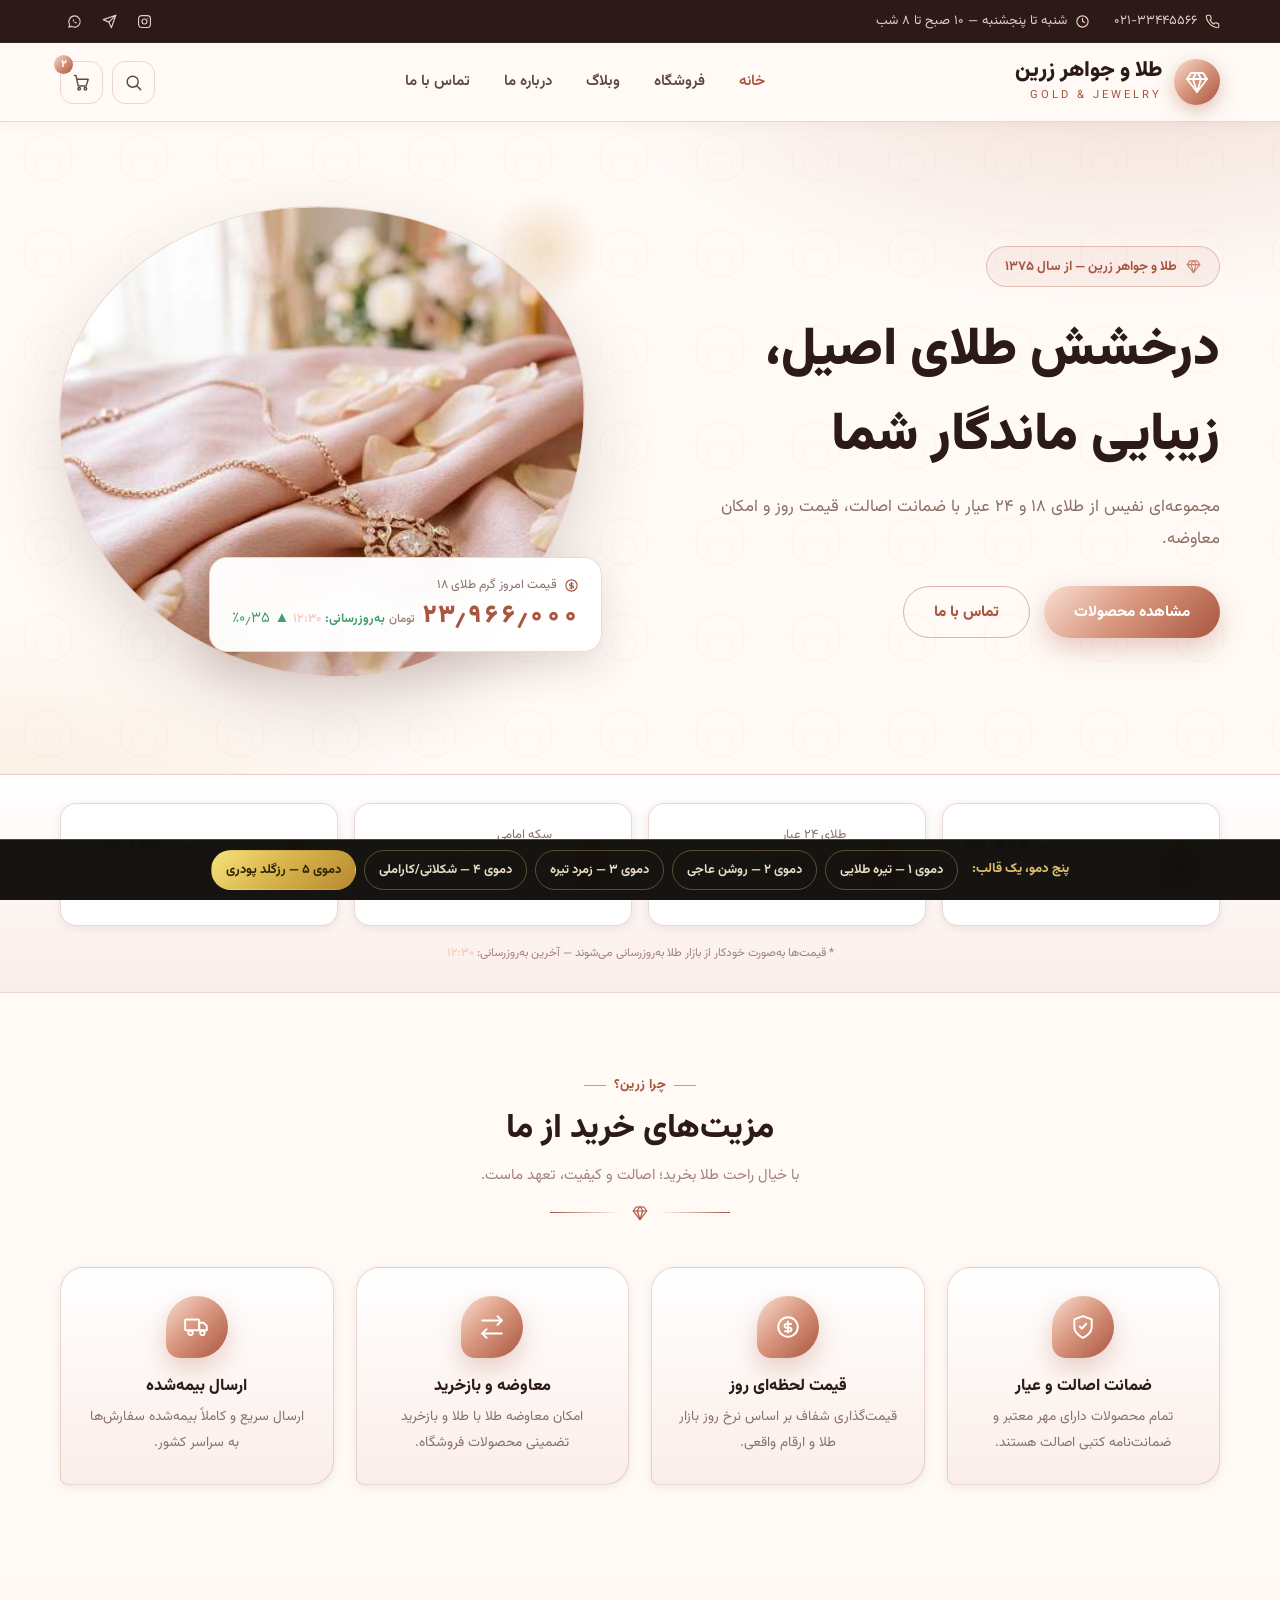
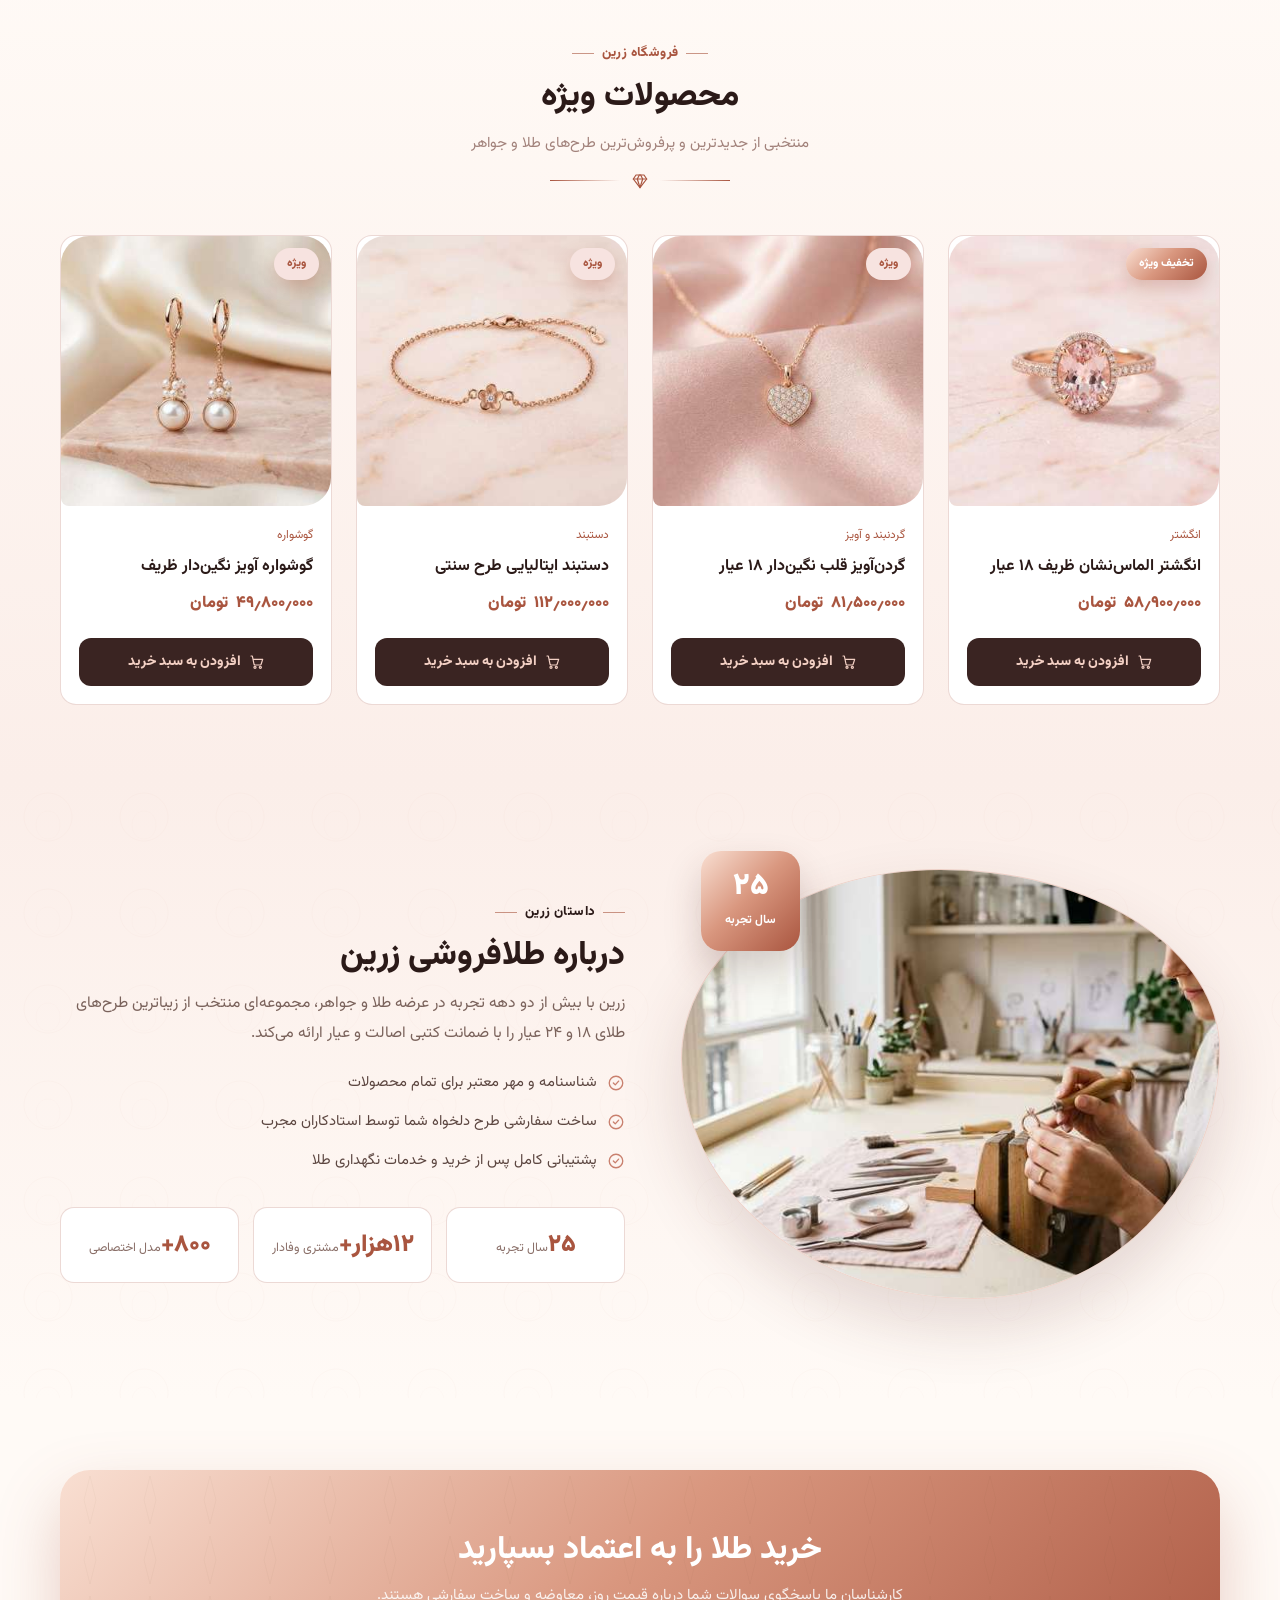
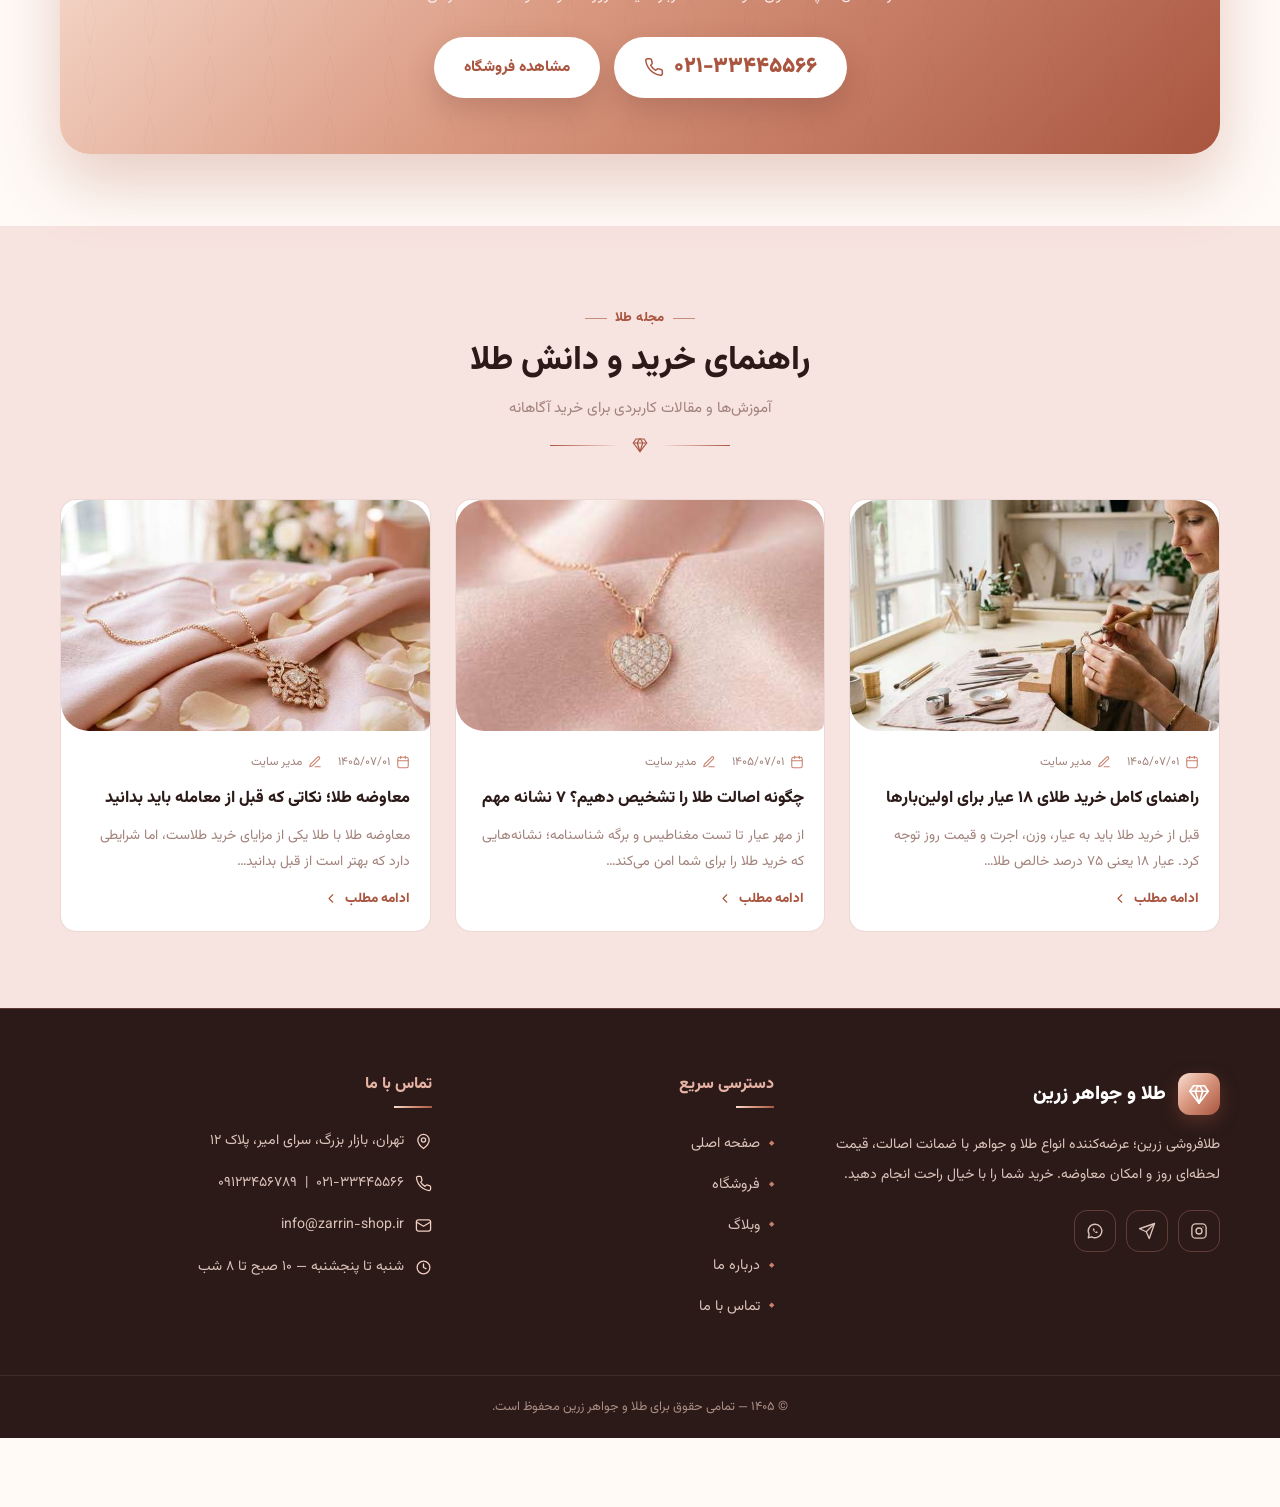
==== index.html @ bcb6cde0 "صفحه نمایش زنده پنج دموی قالب زرین" ====
<!doctype html>
<html lang="fa" dir="rtl">
<head>
<meta charset="utf-8">
<meta name="viewport" content="width=device-width, initial-scale=1">
<title>پنج دموی قالب زرین — پیش‌نمایش زنده</title>
<style>@font-face{font-family:Vazirmatn;src:url([data-uri]) format('woff2-variations');font-weight:100 900;font-display:swap;font-style:normal;}</style>
<style data-skin="gold" media="not all">
/*
Theme Name: زرین | قالب فروشگاه طلا
Theme URI: https://github.com/ahoseiny270-create/zarrin-gold-theme
Author: ahoseiny270-create
Author URI: https://github.com/ahoseiny270-create
Description: قالب فروشگاهی لوکس مخصوص طلا‌فروشی و جواهرفی — کاملاً راست‌چین و فارسی، سازگار با ووکامرس، دارای تیکر قیمت طلا و سکه، بخش معرفی فروشگاه، خدمات، وبلاگ و تنظیمات اختصاصی در سفارشی‌سازی.
Version: 1.2.0
Requires at least: 6.0
Requires PHP: 7.4
License: GNU General Public License v2 or later
License URI: http://www.gnu.org/licenses/gpl-2.0.html
Text Domain: zarrin
Tags: e-commerce, rtl-language-support, custom-logo, custom-menu, featured-images, threaded-comments, translation-ready
*/

/* ============ متغیرها و پایه ============ */
:root{
  --gold:#d9b64e;
  --gold-strong:#c9a227;
  --gold-soft:#f1dc9b;
  --gold-ink:#2d2305;
  --ink:#191510;
  --ink-2:#221d14;
  --ink-3:#2c2618;
  --paper:#faf7ef;
  --paper-2:#f3edde;
  --text:#2b2418;
  --muted:#8a7f66;
  --line:rgba(201,162,39,.22);
  --grad-gold:linear-gradient(135deg,#f6e27a 0%,#d9b64e 45%,#b8892e 100%);
  --shadow-sm:0 2px 10px rgba(25,21,16,.08);
  --shadow-md:0 12px 32px rgba(25,21,16,.16);
  --radius:16px;
  --font:'Vazirmatn',Vazirmatn,Tahoma,'Segoe UI',sans-serif;
}

*,*::before,*::after{box-sizing:border-box}
html{scroll-behavior:smooth}
body{
  margin:0;
  font-family:var(--font);
  direction:rtl;
  text-align:right;
  background:var(--paper);
  color:var(--text);
  line-height:1.9;
  font-size:15px;
  -webkit-font-smoothing:antialiased;
}
img{max-width:100%;height:auto}
a{color:inherit;text-decoration:none;transition:color .2s}
ul,ol{margin:0;padding:0}
ul{list-style:none}
h1,h2,h3,h4,h5,h6{margin:0 0 .5em;line-height:1.5;font-weight:800;color:var(--ink)}
p{margin:0 0 1.1em}
input,textarea,select,button{font-family:inherit}
::selection{background:var(--gold);color:var(--gold-ink)}

:focus-visible{outline:2px dashed var(--gold-strong);outline-offset:3px}

.container{max-width:1200px;margin-inline:auto;padding-inline:20px}

.screen-reader-text{
  border:0;clip:rect(1px,1px,1px,1px);clip-path:inset(50%);height:1px;width:1px;
  margin:-1px;overflow:hidden;padding:0;position:absolute!important;word-wrap:normal!important;
}
.skip-link{
  position:absolute;top:-60px;right:16px;z-index:100000;background:var(--gold-strong);color:var(--gold-ink);
  padding:10px 20px;border-radius:0 0 12px 12px;font-weight:700;transition:top .25s;
}
.skip-link:focus{top:0}

/* ============ دکمه‌ها ============ */
.btn{
  display:inline-flex;align-items:center;justify-content:center;gap:8px;
  padding:13px 30px;border-radius:999px;font-weight:800;font-size:.95rem;
  border:0;cursor:pointer;transition:.25s;line-height:1.6;
}
.btn-gold{
  background:var(--grad-gold);color:var(--gold-ink);
  box-shadow:0 6px 20px rgba(201,162,39,.35);
}
.btn-gold:hover{transform:translateY(-2px);box-shadow:0 12px 28px rgba(201,162,39,.45);color:var(--gold-ink)}
.btn-ghost{border:1px solid rgba(217,182,78,.45);color:var(--gold-soft);background:transparent}
.btn-ghost:hover{background:rgba(217,182,78,.12);color:#fff}
.btn-dark{background:var(--ink);color:var(--gold-soft)}
.btn-dark:hover{background:#000;color:var(--gold)}

/* ============ سربرگ راهنمای بخش‌ها ============ */
.section{padding:76px 0}
.section-head{text-align:center;max-width:660px;margin:0 auto 46px}
.eyebrow{
  display:inline-flex;align-items:center;gap:8px;color:var(--gold-strong);
  font-weight:800;font-size:.82rem;letter-spacing:.4px;margin-bottom:6px;
}
.eyebrow::before,.eyebrow::after{content:"";width:22px;height:1px;background:var(--gold-strong);opacity:.6}
.section-title{font-size:clamp(1.45rem,3vw,2.1rem);margin-bottom:8px}
.section-sub{color:var(--muted);margin:0}
.ornament{display:flex;align-items:center;justify-content:center;gap:12px;color:var(--gold-strong);margin-top:14px}
.ornament::before,.ornament::after{content:"";height:1px;width:70px}
.ornament::before{background:linear-gradient(270deg,var(--gold-strong),transparent)}
.ornament::after{background:linear-gradient(90deg,var(--gold-strong),transparent)}

/* انیمیشن ورود */
html.js .reveal{opacity:0;transform:translateY(22px);transition:opacity .7s ease,transform .7s ease}
html.js .reveal.in-view{opacity:1;transform:none}
@media (prefers-reduced-motion:reduce){
  html.js .reveal{opacity:1;transform:none;transition:none}
  html{scroll-behavior:auto}
}

/* ============ نوار بالا ============ */
.topbar{background:var(--ink);color:#cfc4a6;font-size:.82rem;border-bottom:1px solid rgba(255,255,255,.06)}
.topbar-inner{display:flex;justify-content:space-between;align-items:center;min-height:42px;gap:16px}
.topbar-items{display:flex;gap:24px;align-items:center}
.topbar-item{display:inline-flex;align-items:center;gap:8px}
.topbar-item svg{color:var(--gold);flex:none}
.topbar a:hover{color:var(--gold-soft)}
.topbar-socials{display:flex;gap:6px}
.topbar-socials a{display:inline-flex;padding:7px;border-radius:9px;transition:.2s}
.topbar-socials a:hover{color:var(--gold);background:rgba(255,255,255,.07)}

/* ============ هدر ============ */
.site-header{
  position:sticky;top:0;z-index:999;
  background:rgba(25,21,16,.94);backdrop-filter:blur(10px);
  border-bottom:1px solid rgba(217,182,78,.2);transition:box-shadow .25s;
}
.site-header.scrolled{box-shadow:0 12px 34px rgba(0,0,0,.4)}
.header-inner{display:flex;align-items:center;justify-content:space-between;gap:20px;min-height:78px}
.brand{display:flex;align-items:center;flex:none}
.custom-logo-link{display:block}
.custom-logo{max-height:58px;width:auto}
.brand-link{display:flex;align-items:center;gap:12px}
.brand-mark{
  width:46px;height:46px;display:grid;place-items:center;border-radius:14px;
  background:var(--grad-gold);color:var(--gold-ink);box-shadow:0 4px 16px rgba(201,162,39,.45);flex:none;
}
.brand-name{display:block;font-size:1.35rem;font-weight:900;color:#fff;line-height:1.3}
.brand-tag{display:block;font-size:.7rem;color:var(--gold);letter-spacing:3px}

.nav-overlay{display:none}
.nav-list{display:flex;align-items:center;gap:4px}
.nav-list>li{position:relative}
.nav-list a{
  display:flex;align-items:center;gap:6px;padding:10px 15px;
  color:#e9e2cd;font-weight:600;font-size:.94rem;border-radius:10px;transition:.2s;
}
.nav-list a:hover,
.nav-list .current-menu-item>a,
.nav-list .current_page_item>a{color:var(--gold)}
.nav-list .menu-item-has-children>a::after{
  content:"";width:7px;height:7px;border-left:1.6px solid var(--gold);
  border-bottom:1.6px solid var(--gold);transform:rotate(-45deg) translateY(-2px);margin-top:-4px;
}
.nav-list .sub-menu{
  position:absolute;top:calc(100% + 10px);right:0;min-width:210px;
  background:#fff;border-radius:14px;box-shadow:var(--shadow-md);padding:8px;
  opacity:0;visibility:hidden;transform:translateY(12px);transition:.25s;
  border:1px solid var(--line);
}
.nav-list li:hover>.sub-menu,
.nav-list li:focus-within>.sub-menu{opacity:1;visibility:visible;transform:none}
.nav-list .sub-menu a{color:var(--text);padding:9px 13px;font-size:.9rem;border-radius:9px}
.nav-list .sub-menu a:hover{background:var(--paper-2);color:var(--gold-strong)}
.nav-list .sub-menu .sub-menu{top:-10px;right:100%}

.header-actions{display:flex;align-items:center;gap:9px}
.icon-btn{
  position:relative;width:43px;height:43px;display:grid;place-items:center;
  border-radius:13px;border:1px solid rgba(217,182,78,.28);
  background:transparent;color:#e9e2cd;cursor:pointer;transition:.2s;
}
.icon-btn:hover{color:var(--gold);border-color:var(--gold)}
.cart-count{
  position:absolute;top:-7px;left:-7px;min-width:19px;height:19px;padding:0 5px;
  border-radius:999px;background:var(--grad-gold);color:var(--gold-ink);
  font-size:.68rem;font-weight:800;display:grid;place-items:center;
}
.nav-toggle{display:none;flex-direction:column;justify-content:center;align-items:center;gap:4px}
.nav-toggle span{display:block;width:19px;height:2px;background:currentColor;border-radius:2px;transition:.25s}
.site-header.nav-open .nav-toggle span:nth-child(1){transform:translateY(6px) rotate(45deg)}
.site-header.nav-open .nav-toggle span:nth-child(2){opacity:0}
.site-header.nav-open .nav-toggle span:nth-child(3){transform:translateY(-6px) rotate(-45deg)}

.search-bar{display:none;background:#fff;border-top:1px solid var(--line);padding:14px 0}
.search-bar.open{display:block}
.search-form{display:flex;gap:10px;max-width:640px;margin-inline:auto}
.search-form input[type=search]{
  flex:1;border:1px solid var(--line);border-radius:12px;padding:12px 18px;
  font-size:.95rem;background:var(--paper);color:var(--text);
}
.search-form input[type=search]:focus{border-color:var(--gold);outline:none}
.search-form button{
  width:48px;border:0;border-radius:12px;background:var(--grad-gold);color:var(--gold-ink);
  display:grid;place-items:center;cursor:pointer;transition:.2s;
}
.search-form button:hover{filter:brightness(1.05)}

/* ============ هیرو ============ */
.hero{
  position:relative;overflow:hidden;color:#efe7cf;
  background:
    radial-gradient(900px 420px at 85% -10%,rgba(217,182,78,.24),transparent 60%),
    radial-gradient(700px 400px at 8% 115%,rgba(217,182,78,.15),transparent 60%),
    var(--ink);
}
.hero::before{
  content:"";position:absolute;inset:0;opacity:.8;pointer-events:none;
  background-image:url("data:image/svg+xml,%3Csvg xmlns='http://www.w3.org/2000/svg' width='60' height='60' viewBox='0 0 60 60'%3E%3Cpath d='M30 6l6 24-6 24-6-24z' fill='none' stroke='%23d9b64e' stroke-opacity='.07'/%3E%3Cpath d='M6 30l24-6 24 6-24 6z' fill='none' stroke='%23d9b64e' stroke-opacity='.07'/%3E%3C/svg%3E");
}
.hero-inner{
  position:relative;display:grid;grid-template-columns:1.05fr .95fr;gap:52px;
  align-items:center;padding:84px 20px 96px;
}
.hero-eyebrow{
  display:inline-flex;align-items:center;gap:9px;font-size:.83rem;font-weight:700;color:var(--gold);
  border:1px solid rgba(217,182,78,.4);border-radius:999px;padding:7px 18px;margin-bottom:22px;
  background:rgba(217,182,78,.07);
}
.hero-title{
  font-size:clamp(1.9rem,4.5vw,3.3rem);font-weight:900;color:#fff;line-height:1.6;margin-bottom:14px;
}
.hero-title .grad{background:var(--grad-gold);-webkit-background-clip:text;background-clip:text;color:transparent}
.hero-sub{color:#b9ae91;font-size:1.05rem;max-width:520px;margin-bottom:0}
.hero-actions{display:flex;gap:14px;margin-top:30px;flex-wrap:wrap}
.hero-media{position:relative}
.hero-media .frame{
  border-radius:34px;overflow:hidden;border:1px solid rgba(217,182,78,.38);
  box-shadow:0 34px 80px rgba(0,0,0,.5);transform:rotate(-2deg);
}
.hero-media img{display:block;width:100%;height:470px;object-fit:cover}
.float-card{
  position:absolute;bottom:26px;right:-16px;z-index:2;
  background:rgba(25,21,16,.92);backdrop-filter:blur(8px);
  border:1px solid var(--line);border-radius:18px;padding:16px 22px;
  box-shadow:var(--shadow-md);min-width:240px;
}
.float-card .fc-label{font-size:.78rem;color:#b9ae91;display:flex;align-items:center;gap:7px}
.float-card .fc-label svg{color:var(--gold)}
.float-card .fc-value{font-size:1.55rem;font-weight:900;color:var(--gold);line-height:1.5}
.float-card .fc-value small{font-size:.72rem;font-weight:600;color:#b9ae91}
.float-card .fc-badge{color:#4ade80;font-size:.78rem;font-weight:700}

/* ============ نوار قیمت‌ها ============ */
.prices-strip{background:var(--ink-2);border-bottom:1px solid rgba(217,182,78,.15);padding:28px 0}
.prices-grid{display:grid;grid-template-columns:repeat(4,1fr);gap:16px}
.price-card{
  display:flex;align-items:center;gap:14px;
  background:rgba(255,255,255,.03);border:1px solid rgba(217,182,78,.17);
  border-radius:var(--radius);padding:17px 19px;transition:.25s;
}
.price-card:hover{transform:translateY(-3px);border-color:var(--gold)}
.p-icon{
  width:46px;height:46px;flex:none;border-radius:13px;
  background:rgba(217,182,78,.13);color:var(--gold);display:grid;place-items:center;
}
.p-label{font-size:.8rem;color:#b9ae91}
.p-value{font-weight:900;color:#fff;font-size:1.12rem;line-height:1.6}
.p-unit{font-size:.7rem;color:var(--gold);font-weight:600}
.prices-note{text-align:center;color:#8d8163;font-size:.74rem;margin:16px 0 0}

/* ============ ویژگی‌ها ============ */
.features{background:var(--paper)}
.features-grid{display:grid;grid-template-columns:repeat(4,1fr);gap:22px}
.feature{
  background:#fff;border:1px solid rgba(201,162,39,.16);border-radius:var(--radius);
  padding:28px 24px;text-align:center;box-shadow:var(--shadow-sm);transition:.25s;
}
.feature:hover{transform:translateY(-6px);box-shadow:var(--shadow-md);border-color:var(--gold)}
.feature-icon{
  width:62px;height:62px;margin:0 auto 16px;border-radius:18px;
  background:var(--grad-gold);color:var(--gold-ink);display:grid;place-items:center;
  box-shadow:0 8px 22px rgba(201,162,39,.32);
}
.feature h3{font-size:1.02rem;margin-bottom:6px}
.feature p{color:var(--muted);font-size:.85rem;margin:0}

/* ============ محصولات ============ */
.products-section{background:linear-gradient(180deg,var(--paper),var(--paper-2))}
.products-grid{display:grid;grid-template-columns:repeat(4,1fr);gap:24px}
.product-card{
  background:#fff;border:1px solid rgba(201,162,39,.16);border-radius:var(--radius);
  overflow:hidden;transition:.25s;position:relative;display:flex;flex-direction:column;
}
.product-card:hover{transform:translateY(-6px);box-shadow:var(--shadow-md);border-color:var(--gold)}
.product-thumb{position:relative;aspect-ratio:1;background:var(--paper-2);overflow:hidden;display:block}
.product-thumb img{width:100%;height:100%;object-fit:cover;transition:transform .6s ease}
.product-card:hover .product-thumb img{transform:scale(1.07)}
.product-badge{
  position:absolute;top:12px;right:12px;z-index:2;
  background:var(--grad-gold);color:var(--gold-ink);
  font-size:.72rem;font-weight:800;padding:5px 13px;border-radius:999px;
}
.product-badge.off{background:#2f2a1c;color:var(--gold-soft)}
.thumb-fallback{
  width:100%;height:100%;display:grid;place-items:center;color:var(--gold-strong);
  background:linear-gradient(135deg,var(--paper-2),#e8ddc2);
}
.product-body{padding:18px;display:flex;flex-direction:column;gap:7px;flex:1}
.product-cat{font-size:.74rem;color:var(--muted)}
.product-title{font-size:1rem;font-weight:700;margin:0;line-height:1.7}
.product-title a:hover{color:var(--gold-strong)}
.product-price{
  margin-top:auto;display:flex;align-items:center;gap:8px;flex-wrap:wrap;
  font-weight:900;color:var(--gold-strong);font-size:1.02rem;
}
.product-price del{color:var(--muted);font-weight:500;font-size:.82rem;opacity:.8}
.product-price ins{text-decoration:none}
.product-add{
  display:flex;justify-content:center;align-items:center;gap:8px;
  background:var(--ink);color:var(--gold-soft);border-radius:12px;
  padding:11px;font-size:.87rem;font-weight:800;transition:.2s;margin-top:12px;
}
.product-add:hover{background:var(--gold-strong);color:var(--gold-ink)}

/* ============ ووکامرس ============ */
.woocommerce ul.products{
  display:grid;grid-template-columns:repeat(auto-fill,minmax(240px,1fr));
  gap:24px;margin:0 0 30px!important;width:100%;
}
.woocommerce ul.products::before,.woocommerce ul.products::after{display:none}
.woocommerce ul.products li.product{
  width:auto!important;float:none!important;margin:0!important;
  background:#fff;border:1px solid rgba(201,162,39,.16);border-radius:var(--radius);
  overflow:hidden;padding:0 0 18px;transition:.25s;position:relative;text-align:right;
  display:flex;flex-direction:column;
}
.woocommerce ul.products li.product:hover{transform:translateY(-6px);box-shadow:var(--shadow-md);border-color:var(--gold)}
.woocommerce ul.products li.product img{margin:0;border-radius:0;aspect-ratio:1;object-fit:cover;width:100%}
.woocommerce ul.products li.product .woocommerce-loop-product__title{
  padding:15px 18px 0;font-size:1rem;font-weight:700;color:var(--ink);line-height:1.7;
}
.woocommerce ul.products li.product .price{
  padding:4px 18px 0;color:var(--gold-strong);font-weight:800;font-size:1.05rem;margin:6px 0;
}
.woocommerce ul.products li.product .price del{opacity:.6;font-weight:500;font-size:.85em}
.woocommerce ul.products li.product .price ins{text-decoration:none}
.woocommerce ul.products li.product .button,
.woocommerce ul.products li.product .add_to_cart_button{
  margin:10px 18px 0;background:var(--ink);color:var(--gold-soft);
  border-radius:12px;padding:11px 16px;font-weight:800;text-align:center;
  transition:.2s;font-size:.87rem;
}
.woocommerce ul.products li.product .button:hover{
  background:var(--gold-strong);color:var(--gold-ink);
}
.woocommerce span.onsale{
  position:absolute;top:12px;right:12px;z-index:2;min-width:0;min-height:0;line-height:1.7;
  background:var(--grad-gold);color:var(--gold-ink);font-weight:800;font-size:.75rem;
  padding:5px 13px;border-radius:999px;margin:0;
}
.woocommerce a.button,.woocommerce button.button,.woocommerce input.button,
.woocommerce #respond input#submit,.woocommerce a.button.alt,.woocommerce button.button.alt,
.woocommerce input.button.alt,.woocommerce #respond input#submit.alt{
  background:var(--grad-gold);color:var(--gold-ink);border-radius:12px;font-weight:800;
  padding:11px 24px;transition:.2s;border:0;
}
.woocommerce a.button:hover,.woocommerce button.button:hover,.woocommerce input.button:hover,
.woocommerce #respond input#submit:hover{background:var(--gold-strong);color:var(--gold-ink)}
.woocommerce div.product .product_title{font-size:1.7rem;font-weight:900}
.woocommerce div.product p.price,.woocommerce div.product span.price{color:var(--gold-strong);font-size:1.45rem;font-weight:900}
.woocommerce div.product div.images img{border-radius:var(--radius);border:1px solid var(--line)}
.woocommerce div.product form.cart div.quantity input{
  border:1px solid var(--line);border-radius:10px;padding:9px;
}
.woocommerce div.product .woocommerce-tabs ul.tabs{padding:0 8px;margin-bottom:22px}
.woocommerce div.product .woocommerce-tabs ul.tabs li{
  background:var(--paper-2);border:1px solid var(--line);border-radius:12px 12px 0 0;margin:0 0 0 6px;
}
.woocommerce div.product .woocommerce-tabs ul.tabs li::before,
.woocommerce div.product .woocommerce-tabs ul.tabs li::after{display:none}
.woocommerce div.product .woocommerce-tabs ul.tabs li.active{background:var(--grad-gold)}
.woocommerce div.product .woocommerce-tabs ul.tabs li.active a{color:var(--gold-ink);font-weight:800}
.woocommerce div.product .woocommerce-tabs .panel{background:#fff;border:1px solid var(--line);border-radius:var(--radius);padding:26px}
.woocommerce .star-rating span::before,.woocommerce p.stars a{color:var(--gold-strong)}
.woocommerce .woocommerce-message,.woocommerce .woocommerce-info,.woocommerce .woocommerce-error{
  border-top-color:var(--gold-strong);background:#fff;border-radius:12px;box-shadow:var(--shadow-sm);
}
.woocommerce .woocommerce-message::before,.woocommerce .woocommerce-info::before{color:var(--gold-strong)}
.woocommerce table.shop_table{border:1px solid var(--line);border-radius:14px;border-collapse:separate;border-spacing:0}
.woocommerce table.shop_table td,.woocommerce table.shop_table th{padding:12px}
.woocommerce form .form-row input.input-text,
.woocommerce form .form-row textarea,
.woocommerce form .form-row select{
  border:1px solid var(--line);border-radius:10px;padding:10px 13px;background:#fff;
}
.woocommerce nav.woocommerce-pagination{margin-top:34px;text-align:center}
.woocommerce nav.woocommerce-pagination ul{border:0}
.woocommerce nav.woocommerce-pagination ul li{border:0;margin:0 3px}
.woocommerce nav.woocommerce-pagination ul li a,
.woocommerce nav.woocommerce-pagination ul li span{
  display:inline-grid;place-items:center;min-width:42px;height:42px;padding:0 12px;
  border-radius:12px;border:1px solid var(--line);background:#fff;font-weight:700;
}
.woocommerce nav.woocommerce-pagination ul li span.current{
  background:var(--grad-gold);color:var(--gold-ink);border-color:transparent;
}
.woocommerce-breadcrumb{font-size:.82rem;color:var(--muted);margin-bottom:26px}
.woocommerce-breadcrumb a:hover{color:var(--gold-strong)}
.woocommerce .section-title-wc{font-size:1.35rem;font-weight:900;margin:44px 0 20px}

/* ============ درباره ما ============ */
.about{
  position:relative;overflow:hidden;color:#e9e2cd;
  background:
    radial-gradient(700px 380px at 90% 0%,rgba(217,182,78,.16),transparent 60%),
    var(--ink);
}
.about::before{
  content:"";position:absolute;inset:0;pointer-events:none;
  background-image:url("data:image/svg+xml,%3Csvg xmlns='http://www.w3.org/2000/svg' width='60' height='60' viewBox='0 0 60 60'%3E%3Cpath d='M30 6l6 24-6 24-6-24z' fill='none' stroke='%23d9b64e' stroke-opacity='.06'/%3E%3C/svg%3E");
}
.about-inner{
  position:relative;display:grid;grid-template-columns:1fr 1.05fr;gap:56px;
  align-items:center;padding:88px 20px;
}
.about-media{position:relative}
.about-media img{
  border-radius:28px;border:1px solid rgba(217,182,78,.32);
  box-shadow:0 30px 64px rgba(0,0,0,.45);width:100%;height:430px;object-fit:cover;
}
.exp-badge{
  position:absolute;top:-18px;left:20px;z-index:2;
  background:var(--grad-gold);color:var(--gold-ink);border-radius:20px;
  padding:16px 24px;text-align:center;font-weight:900;box-shadow:0 14px 30px rgba(201,162,39,.4);
}
.exp-badge .num{display:block;font-size:1.9rem;line-height:1.3}
.exp-badge .lbl{font-size:.75rem;font-weight:700}
.about .eyebrow{color:var(--gold)}
.about .section-title{color:#fff}
.about-text{color:#b9ae91;font-size:.98rem}
.about-points{margin:20px 0 0;display:grid;gap:11px}
.about-points li{display:flex;align-items:center;gap:10px;color:#e0d6ba;font-size:.92rem}
.about-points svg{color:var(--gold);flex:none}
.stats-row{display:grid;grid-template-columns:repeat(3,1fr);gap:14px;margin-top:32px}
.stat{
  background:rgba(255,255,255,.04);border:1px solid rgba(217,182,78,.2);
  border-radius:14px;padding:18px 12px;text-align:center;
}
.stat .num{font-size:1.5rem;font-weight:900;color:var(--gold);line-height:1.6}
.stat .lbl{font-size:.78rem;color:#b9ae91}

/* ============ بنر CTA ============ */
.cta{padding:72px 0}
.cta-banner{
  position:relative;overflow:hidden;background:var(--grad-gold);
  border-radius:30px;padding:56px 40px;text-align:center;color:var(--gold-ink);
}
.cta-banner::before{
  content:"";position:absolute;inset:0;
  background-image:url("data:image/svg+xml,%3Csvg xmlns='http://www.w3.org/2000/svg' width='60' height='60' viewBox='0 0 60 60'%3E%3Cpath d='M30 6l6 24-6 24-6-24z' fill='none' stroke='%232d2305' stroke-opacity='.06'/%3E%3C/svg%3E");
}
.cta-banner>*{position:relative}
.cta-banner h2{font-size:clamp(1.4rem,3vw,2rem);color:var(--gold-ink);margin-bottom:8px}
.cta-banner p{color:rgba(45,35,5,.75);margin:0}
.cta-actions{display:flex;gap:14px;justify-content:center;margin-top:26px;flex-wrap:wrap}
.cta-phone{font-size:1.35rem;font-weight:900;display:inline-flex;align-items:center;gap:10px;direction:ltr}
.cta-phone:hover{opacity:.8}

/* ============ کارت‌های نوشته ============ */
.blog-section{background:var(--paper-2)}
.posts-grid{display:grid;grid-template-columns:repeat(auto-fill,minmax(280px,1fr));gap:24px}
.blog-section .posts-grid{grid-template-columns:repeat(3,1fr)}
.post-card{
  background:#fff;border:1px solid rgba(201,162,39,.16);border-radius:var(--radius);
  overflow:hidden;transition:.25s;display:flex;flex-direction:column;
}
.post-card:hover{transform:translateY(-5px);box-shadow:var(--shadow-md);border-color:var(--gold)}
.post-thumb{display:block;aspect-ratio:16/10;overflow:hidden;background:var(--paper-2)}
.post-thumb img{width:100%;height:100%;object-fit:cover;transition:transform .6s ease}
.post-card:hover .post-thumb img{transform:scale(1.06)}
.post-body{padding:20px;display:flex;flex-direction:column;gap:10px;flex:1}
.post-meta{display:flex;gap:16px;font-size:.75rem;color:var(--muted)}
.post-meta span{display:inline-flex;align-items:center;gap:6px}
.post-meta svg{color:var(--gold-strong)}
.post-title{font-size:1.02rem;margin:0;line-height:1.8}
.post-title a:hover{color:var(--gold-strong)}
.post-excerpt{color:var(--muted);font-size:.87rem;margin:0}
.read-more{
  display:inline-flex;align-items:center;gap:6px;margin-top:auto;
  color:var(--gold-strong);font-weight:800;font-size:.84rem;
}
.read-more:hover{gap:10px}

/* ============ سربرگ برگه‌ها و آرشیو ============ */
.page-head{
  position:relative;overflow:hidden;text-align:center;padding:60px 20px;color:#e9e2cd;
  background:
    radial-gradient(700px 300px at 50% -30%,rgba(217,182,78,.22),transparent 65%),
    var(--ink);
}
.page-head::before{
  content:"";position:absolute;inset:0;pointer-events:none;
  background-image:url("data:image/svg+xml,%3Csvg xmlns='http://www.w3.org/2000/svg' width='60' height='60' viewBox='0 0 60 60'%3E%3Cpath d='M30 6l6 24-6 24-6-24z' fill='none' stroke='%23d9b64e' stroke-opacity='.06'/%3E%3C/svg%3E");
}
.page-head>*{position:relative}
.page-title{color:#fff;font-size:clamp(1.5rem,3vw,2.2rem);margin-bottom:4px}
.page-desc{color:#b9ae91;margin:0;font-size:.92rem}
.breadcrumb{color:#b9ae91;font-size:.84rem;margin-top:10px}
.breadcrumb a:hover{color:var(--gold)}

/* ============ چیدمان لیست + ستون کناری ============ */
.layout{display:grid;grid-template-columns:minmax(0,1fr);gap:34px;padding:60px 20px}
.layout.has-sidebar{grid-template-columns:minmax(0,1fr) 320px}
.site-main{min-width:0}
.pagination{display:flex;gap:8px;justify-content:center;margin:44px 0 10px;flex-wrap:wrap}
.page-numbers{
  display:inline-grid;place-items:center;min-width:44px;height:44px;padding:0 14px;
  border-radius:13px;border:1px solid var(--line);background:#fff;font-weight:700;transition:.2s;
  font-size:.9rem;
}
.page-numbers.current{background:var(--grad-gold);color:var(--gold-ink);border-color:transparent}
.page-numbers:hover:not(.current){border-color:var(--gold);color:var(--gold-strong)}
.no-results{
  text-align:center;background:#fff;border:1px dashed var(--line);border-radius:var(--radius);
  padding:60px 30px;
}
.no-results h2{margin-bottom:10px}
.no-results .search-form{max-width:420px;margin-top:22px}

/* ============ ستون کناری ============ */
.widget-area .widget{
  background:#fff;border:1px solid rgba(201,162,39,.16);border-radius:var(--radius);
  padding:24px;margin-bottom:24px;
}
.widget-title{font-size:1rem;margin-bottom:16px;padding-bottom:11px;border-bottom:2px solid var(--paper-2);position:relative}
.widget-title::after{content:"";position:absolute;bottom:-2px;right:0;width:46px;height:2px;background:var(--gold)}
.widget ul li{padding:9px 0;border-bottom:1px dashed var(--paper-2);font-size:.9rem}
.widget ul li:last-child{border-bottom:0}
.widget ul li a:hover{color:var(--gold-strong)}
.widget input[type=search]{
  width:100%;border:1px solid var(--line);border-radius:12px;padding:11px 15px;background:var(--paper);
}

/* ============ نوشته و برگه ============ */
.entry{max-width:840px;margin-inline:auto;padding:60px 20px 70px}
.entry-header{text-align:center;margin-bottom:26px}
.entry-title{font-size:clamp(1.5rem,3vw,2.2rem);margin-bottom:12px}
.entry-meta{display:flex;gap:20px;justify-content:center;flex-wrap:wrap;color:var(--muted);font-size:.8rem}
.entry-meta span{display:inline-flex;align-items:center;gap:7px}
.entry-meta svg{color:var(--gold-strong)}
.entry-thumb{margin:28px 0}
.entry-thumb img{border-radius:var(--radius);width:100%}
.entry-content{font-size:1rem;line-height:2.15;color:#3a3222}
.entry-content p{margin:0 0 1.25em}
.entry-content a{color:var(--gold-strong);font-weight:600;text-decoration:underline;text-decoration-style:dotted;text-underline-offset:4px}
.entry-content a:hover{color:var(--ink)}
.entry-content h2,.entry-content h3,.entry-content h4{margin:1.5em 0 .6em}
.entry-content img{border-radius:12px}
.entry-content ul{list-style:disc;padding-right:1.5em;margin:0 0 1.25em}
.entry-content ol{list-style:decimal;padding-right:1.5em;margin:0 0 1.25em}
.entry-content li{margin-bottom:.4em}
.entry-content blockquote{
  border-right:4px solid var(--gold);background:#fff;border-radius:12px;
  padding:20px 24px;margin:0 0 1.25em;color:#57502f;box-shadow:var(--shadow-sm);
}
.entry-content blockquote p:last-child{margin:0}
.entry-content table{width:100%;border-collapse:collapse;margin-bottom:1.25em}
.entry-content table td,.entry-content table th{border:1px solid var(--line);padding:10px 12px}
.entry-content pre{background:var(--ink);color:#e9e2cd;border-radius:12px;padding:20px;overflow:auto;direction:ltr;text-align:left}
.entry-content code{background:var(--paper-2);border-radius:6px;padding:2px 7px;font-size:.9em}
.entry-content .wp-caption-text{font-size:.8rem;color:var(--muted);text-align:center}
.tags{display:flex;gap:9px;flex-wrap:wrap;margin-top:32px}
.tags a{
  background:var(--paper-2);border:1px solid var(--line);border-radius:999px;
  padding:6px 16px;font-size:.8rem;font-weight:600;transition:.2s;
}
.tags a:hover{background:var(--grad-gold);color:var(--gold-ink);border-color:transparent}
.post-nav{display:flex;justify-content:space-between;gap:16px;margin-top:40px}
.post-nav a{
  flex:1;background:#fff;border:1px solid var(--line);border-radius:var(--radius);
  padding:16px 20px;font-weight:700;font-size:.88rem;transition:.2s;
}
.post-nav a:hover{border-color:var(--gold);box-shadow:var(--shadow-sm)}
.post-nav .nav-next{text-align:left}
.post-nav .nav-label{display:block;font-size:.72rem;color:var(--muted);font-weight:600;margin-bottom:4px}
.author-box{
  display:flex;gap:18px;align-items:center;background:#fff;
  border:1px solid var(--line);border-radius:var(--radius);padding:24px;margin-top:38px;
}
.author-box img{border-radius:50%;flex:none}
.author-box .author-name{font-weight:800;margin-bottom:2px}
.author-box .author-desc{color:var(--muted);font-size:.85rem;margin:0}

/* ============ دیدگاه‌ها ============ */
.comments{margin-top:48px}
.comments-title{font-size:1.25rem;margin-bottom:22px;display:flex;align-items:center;gap:10px}
.comments-title svg{color:var(--gold-strong)}
.comment-list{margin-bottom:34px}
.comment-list .comment-body{
  background:#fff;border:1px solid var(--line);border-radius:var(--radius);
  padding:20px;margin-bottom:16px;
}
.comment-list .children{margin-right:44px}
.comment-author{display:flex;align-items:center;gap:12px;margin-bottom:8px}
.comment-author img{border-radius:50%}
.comment-author .fn{font-weight:800;font-style:normal}
.comment-metadata{font-size:.74rem;color:var(--muted)}
.comment-content{font-size:.92rem}
.reply a{
  display:inline-block;margin-top:10px;font-size:.8rem;font-weight:800;color:var(--gold-strong);
}
.comment-reply-title,.comment-notes{font-size:.9rem}
.comment-form{display:grid;gap:16px}
.comment-form p{margin:0}
.comment-form label{display:block;font-size:.85rem;font-weight:700;margin-bottom:7px}
.comment-form input[type=text],.comment-form input[type=email],.comment-form input[type=url],
.comment-form textarea{
  width:100%;border:1px solid var(--line);border-radius:12px;padding:12px 16px;
  font-size:.92rem;background:#fff;transition:.2s;
}
.comment-form input:focus,.comment-form textarea:focus{border-color:var(--gold);outline:none}
.comment-form .submit{
  justify-self:start;background:var(--grad-gold);color:var(--gold-ink);border:0;
  border-radius:999px;padding:13px 34px;font-weight:800;cursor:pointer;transition:.25s;
}
.comment-form .submit:hover{transform:translateY(-2px);box-shadow:0 10px 24px rgba(201,162,39,.4)}

/* ============ ۴۰۴ و جستجو ============ */
.error-404{text-align:center;padding:100px 20px;max-width:620px;margin-inline:auto}
.error-code{
  font-size:clamp(4.5rem,15vw,8.5rem);font-weight:900;line-height:1.2;
  background:var(--grad-gold);-webkit-background-clip:text;background-clip:text;color:transparent;
}
.error-404 h1{font-size:1.5rem}
.error-404 p{color:var(--muted)}
.error-404 .search-form{max-width:440px;margin:26px auto 0}

/* ============ فوتر ============ */
.site-footer{background:var(--ink);color:#c9bfa4;border-top:1px solid rgba(217,182,78,.28)}
.footer-grid{display:grid;grid-template-columns:1.35fr 1fr 1.25fr;gap:44px;padding:64px 20px 44px}
.footer-title{color:var(--gold);font-size:1rem;margin-bottom:20px;position:relative;padding-bottom:11px}
.footer-title::after{content:"";position:absolute;right:0;bottom:0;width:38px;height:2px;background:var(--grad-gold)}
.footer-about{font-size:.88rem;line-height:2.1}
.footer-brand{display:flex;align-items:center;gap:12px;margin-bottom:16px}
.footer-brand .brand-mark{width:42px;height:42px;border-radius:12px}
.footer-brand .brand-name{font-size:1.2rem}
.footer-nav li{margin-bottom:11px}
.footer-nav a{display:inline-flex;align-items:center;gap:9px;font-size:.9rem;transition:.2s}
.footer-nav a::before{content:"◆";font-size:.5em;color:var(--gold-strong);transition:.2s}
.footer-nav a:hover{color:var(--gold);transform:translateX(-4px)}
.footer-contact li{display:flex;gap:11px;margin-bottom:15px;align-items:flex-start;font-size:.88rem}
.footer-contact svg{color:var(--gold);flex:none;margin-top:5px}
.footer-socials{display:flex;gap:10px;margin-top:20px}
.footer-socials a{
  width:42px;height:42px;display:grid;place-items:center;
  border:1px solid rgba(217,182,78,.32);border-radius:13px;transition:.2s;color:#c9bfa4;
}
.footer-socials a:hover{background:var(--grad-gold);color:var(--gold-ink);border-color:transparent}
.footer-bottom{border-top:1px solid rgba(255,255,255,.07);padding:19px 0;font-size:.8rem;color:#8d8163;text-align:center}
.footer-bottom a{color:var(--gold)}
.footer-bottom a:hover{color:var(--gold-soft)}

/* ============ دکمه بازگشت به بالا ============ */
.to-top{
  position:fixed;bottom:26px;left:26px;width:47px;height:47px;z-index:998;
  border-radius:14px;background:var(--grad-gold);color:var(--gold-ink);border:0;
  cursor:pointer;display:grid;place-items:center;box-shadow:0 12px 26px rgba(201,162,39,.42);
  opacity:0;visibility:hidden;transform:translateY(16px);transition:.3s;
}
.to-top.show{opacity:1;visibility:visible;transform:none}
.to-top:hover{filter:brightness(1.06)}

/* ============ واکنش‌گرا ============ */
@media (max-width:1024px){
  .products-grid{grid-template-columns:repeat(3,1fr)}
  .prices-grid{grid-template-columns:repeat(2,1fr)}
  .features-grid{grid-template-columns:repeat(2,1fr)}
  .blog-section .posts-grid{grid-template-columns:repeat(2,1fr)}
  .hero-inner{grid-template-columns:1fr;padding:60px 20px 80px}
  .hero-media{max-width:560px}
  .about-inner{grid-template-columns:1fr;padding:70px 20px}
  .about-media{max-width:560px}
  .layout.has-sidebar{grid-template-columns:1fr}
}
@media (max-width:768px){
  .nav-toggle{display:flex}
  .nav-overlay{
    display:none;position:fixed;inset:0;background:rgba(0,0,0,.55);z-index:997;backdrop-filter:blur(2px);
  }
  .site-header.nav-open .nav-overlay{display:block}
  .main-nav{
    position:fixed;top:0;right:0;bottom:0;width:min(320px,82vw);z-index:998;
    background:var(--ink-2);padding:92px 26px 30px;overflow-y:auto;
    transform:translateX(105%);transition:transform .3s ease;
    box-shadow:-16px 0 44px rgba(0,0,0,.4);
  }
  .site-header.nav-open .main-nav{transform:none}
  .nav-list{flex-direction:column;align-items:stretch;gap:4px}
  .nav-list a{padding:12px 14px;font-size:.98rem}
  .nav-list .sub-menu{
    position:static;opacity:1;visibility:visible;transform:none;
    background:transparent;box-shadow:none;border:0;padding:0 0 0 0;margin:0 0 6px 18px;min-width:0;
  }
  .nav-list .sub-menu a{color:#cfc4a6;padding:9px 14px}
  .nav-list .sub-menu a:hover{background:rgba(255,255,255,.05);color:var(--gold)}
  .products-grid{grid-template-columns:repeat(2,1fr)}
  .footer-grid{grid-template-columns:1fr;gap:34px;padding:52px 20px 36px}
  .hero-media img{height:340px}
  .float-card{right:12px;bottom:14px}
  .section{padding:54px 0}
  .stats-row{grid-template-columns:repeat(3,1fr)}
  .entry{padding:44px 20px 54px}
  .comment-list .children{margin-right:22px}
  .topbar-inner{justify-content:center}
  .topbar-socials{display:none}
}
@media (max-width:480px){
  .products-grid,.features-grid,.blog-section .posts-grid{grid-template-columns:1fr}
  .prices-grid{grid-template-columns:1fr}
  .hide-sm{display:none}
  .hero-title{font-size:1.75rem}
  .stats-row{grid-template-columns:1fr 1fr}
  .post-nav{flex-direction:column}
  .cta-banner{padding:44px 24px}
  .author-box{flex-direction:column;text-align:center}
}


/* ============ تکمیل سازگاری (نسخه ۱.۳) ============ */
.hero-content,.about-content{position:relative;z-index:1;min-width:0}
.footer-col{min-width:0}
.live-value{font-variant-numeric:tabular-nums}
.live-updated{color:var(--gold-soft);font-weight:700}
.woocommerce-wrap{padding-top:46px;padding-bottom:70px}
.page-links{margin:22px 0;font-weight:700;color:var(--muted)}
.page-links a{
  display:inline-grid;place-items:center;min-width:34px;height:34px;margin-inline:3px;
  border-radius:10px;border:1px solid var(--line);background:#fff;
}
.page-links a:hover{border-color:var(--gold);color:var(--gold-strong)}
.post-nav .nav-previous,.post-nav .nav-next{flex:1;display:block}
.post-nav .nav-previous a,.post-nav .nav-next a{display:block}
.comment-form-comment{grid-column:1/-1}
.comment-form-comment textarea{min-height:130px;resize:vertical}
.entry-content .alignright{float:left;margin:0 0 1em 1.5em}
.entry-content .alignleft{float:right;margin:0 1.5em 1em 0}
.entry-content .aligncenter{display:block;margin-inline:auto}
.entry-content .gallery{display:grid;grid-template-columns:repeat(auto-fill,minmax(150px,1fr));gap:12px;margin-bottom:1.25em}
.entry-content .gallery-item{margin:0}
.entry-content table th{background:var(--paper-2)}
.comment-list .bypostauthor>.comment-body{border-color:var(--gold)}
@media (max-width:768px){
  .woocommerce-wrap{padding-top:30px;padding-bottom:52px}
}

</style>
<style data-skin="light" media="not all">
/*
 * پوسته رنگ «زرین روشن (دموی ۲)» — این فایل جایگزین کامل style.css می‌شود؛
 * از «نمایش ← سفارشی‌سازی ← ظاهر سایت» انتخاب کنید.
 */


/* ============ متغیرها و پایه ============ */
:root{
  --gold:#d9b64e;
  --gold-strong:#c9a227;
  --gold-soft:#f1dc9b;
  --gold-ink:#2d2305;
  --ink:#191510;
  --ink-2:#221d14;
  --ink-3:#2c2618;
  --paper:#faf7ef;
  --paper-2:#f3edde;
  --text:#2b2418;
  --muted:#8a7f66;
  --line:rgba(201,162,39,.22);
  --grad-gold:linear-gradient(135deg,#f6e27a 0%,#d9b64e 45%,#b8892e 100%);
  --shadow-sm:0 2px 10px rgba(25,21,16,.08);
  --shadow-md:0 12px 32px rgba(25,21,16,.16);
  --radius:16px;
  --font:'Vazirmatn',Vazirmatn,Tahoma,'Segoe UI',sans-serif;
}

*,*::before,*::after{box-sizing:border-box}
html{scroll-behavior:smooth}
body{
  margin:0;
  font-family:var(--font);
  direction:rtl;
  text-align:right;
  background:var(--paper);
  color:var(--text);
  line-height:1.9;
  font-size:15px;
  -webkit-font-smoothing:antialiased;
}
img{max-width:100%;height:auto}
a{color:inherit;text-decoration:none;transition:color .2s}
ul,ol{margin:0;padding:0}
ul{list-style:none}
h1,h2,h3,h4,h5,h6{margin:0 0 .5em;line-height:1.5;font-weight:800;color:var(--ink)}
p{margin:0 0 1.1em}
input,textarea,select,button{font-family:inherit}
::selection{background:var(--gold);color:var(--gold-ink)}

:focus-visible{outline:2px dashed var(--gold-strong);outline-offset:3px}

.container{max-width:1200px;margin-inline:auto;padding-inline:20px}

.screen-reader-text{
  border:0;clip:rect(1px,1px,1px,1px);clip-path:inset(50%);height:1px;width:1px;
  margin:-1px;overflow:hidden;padding:0;position:absolute!important;word-wrap:normal!important;
}
.skip-link{
  position:absolute;top:-60px;right:16px;z-index:100000;background:var(--gold-strong);color:var(--gold-ink);
  padding:10px 20px;border-radius:0 0 12px 12px;font-weight:700;transition:top .25s;
}
.skip-link:focus{top:0}

/* ============ دکمه‌ها ============ */
.btn{
  display:inline-flex;align-items:center;justify-content:center;gap:8px;
  padding:13px 30px;border-radius:999px;font-weight:800;font-size:.95rem;
  border:0;cursor:pointer;transition:.25s;line-height:1.6;
}
.btn-gold{
  background:var(--grad-gold);color:var(--gold-ink);
  box-shadow:0 6px 20px rgba(201,162,39,.35);
}
.btn-gold:hover{transform:translateY(-2px);box-shadow:0 12px 28px rgba(201,162,39,.45);color:var(--gold-ink)}
.btn-ghost{border:1px solid rgba(217,182,78,.45);color:var(--gold-soft);background:transparent}
.btn-ghost:hover{background:rgba(217,182,78,.12);color:#fff}
.btn-dark{background:var(--ink);color:var(--gold-soft)}
.btn-dark:hover{background:#000;color:var(--gold)}

/* ============ سربرگ راهنمای بخش‌ها ============ */
.section{padding:76px 0}
.section-head{text-align:center;max-width:660px;margin:0 auto 46px}
.eyebrow{
  display:inline-flex;align-items:center;gap:8px;color:var(--gold-strong);
  font-weight:800;font-size:.82rem;letter-spacing:.4px;margin-bottom:6px;
}
.eyebrow::before,.eyebrow::after{content:"";width:22px;height:1px;background:var(--gold-strong);opacity:.6}
.section-title{font-size:clamp(1.45rem,3vw,2.1rem);margin-bottom:8px}
.section-sub{color:var(--muted);margin:0}
.ornament{display:flex;align-items:center;justify-content:center;gap:12px;color:var(--gold-strong);margin-top:14px}
.ornament::before,.ornament::after{content:"";height:1px;width:70px}
.ornament::before{background:linear-gradient(270deg,var(--gold-strong),transparent)}
.ornament::after{background:linear-gradient(90deg,var(--gold-strong),transparent)}

/* انیمیشن ورود */
html.js .reveal{opacity:0;transform:translateY(22px);transition:opacity .7s ease,transform .7s ease}
html.js .reveal.in-view{opacity:1;transform:none}
@media (prefers-reduced-motion:reduce){
  html.js .reveal{opacity:1;transform:none;transition:none}
  html{scroll-behavior:auto}
}

/* ============ نوار بالا ============ */
.topbar{background:var(--ink);color:#cfc4a6;font-size:.82rem;border-bottom:1px solid rgba(255,255,255,.06)}
.topbar-inner{display:flex;justify-content:space-between;align-items:center;min-height:42px;gap:16px}
.topbar-items{display:flex;gap:24px;align-items:center}
.topbar-item{display:inline-flex;align-items:center;gap:8px}
.topbar-item svg{color:var(--gold);flex:none}
.topbar a:hover{color:var(--gold-soft)}
.topbar-socials{display:flex;gap:6px}
.topbar-socials a{display:inline-flex;padding:7px;border-radius:9px;transition:.2s}
.topbar-socials a:hover{color:var(--gold);background:rgba(255,255,255,.07)}

/* ============ هدر ============ */
.site-header{
  position:sticky;top:0;z-index:999;
  background:rgba(25,21,16,.94);backdrop-filter:blur(10px);
  border-bottom:1px solid rgba(217,182,78,.2);transition:box-shadow .25s;
}
.site-header.scrolled{box-shadow:0 12px 34px rgba(0,0,0,.4)}
.header-inner{display:flex;align-items:center;justify-content:space-between;gap:20px;min-height:78px}
.brand{display:flex;align-items:center;flex:none}
.custom-logo-link{display:block}
.custom-logo{max-height:58px;width:auto}
.brand-link{display:flex;align-items:center;gap:12px}
.brand-mark{
  width:46px;height:46px;display:grid;place-items:center;border-radius:14px;
  background:var(--grad-gold);color:var(--gold-ink);box-shadow:0 4px 16px rgba(201,162,39,.45);flex:none;
}
.brand-name{display:block;font-size:1.35rem;font-weight:900;color:#fff;line-height:1.3}
.brand-tag{display:block;font-size:.7rem;color:var(--gold);letter-spacing:3px}

.nav-overlay{display:none}
.nav-list{display:flex;align-items:center;gap:4px}
.nav-list>li{position:relative}
.nav-list a{
  display:flex;align-items:center;gap:6px;padding:10px 15px;
  color:#e9e2cd;font-weight:600;font-size:.94rem;border-radius:10px;transition:.2s;
}
.nav-list a:hover,
.nav-list .current-menu-item>a,
.nav-list .current_page_item>a{color:var(--gold)}
.nav-list .menu-item-has-children>a::after{
  content:"";width:7px;height:7px;border-left:1.6px solid var(--gold);
  border-bottom:1.6px solid var(--gold);transform:rotate(-45deg) translateY(-2px);margin-top:-4px;
}
.nav-list .sub-menu{
  position:absolute;top:calc(100% + 10px);right:0;min-width:210px;
  background:#fff;border-radius:14px;box-shadow:var(--shadow-md);padding:8px;
  opacity:0;visibility:hidden;transform:translateY(12px);transition:.25s;
  border:1px solid var(--line);
}
.nav-list li:hover>.sub-menu,
.nav-list li:focus-within>.sub-menu{opacity:1;visibility:visible;transform:none}
.nav-list .sub-menu a{color:var(--text);padding:9px 13px;font-size:.9rem;border-radius:9px}
.nav-list .sub-menu a:hover{background:var(--paper-2);color:var(--gold-strong)}
.nav-list .sub-menu .sub-menu{top:-10px;right:100%}

.header-actions{display:flex;align-items:center;gap:9px}
.icon-btn{
  position:relative;width:43px;height:43px;display:grid;place-items:center;
  border-radius:13px;border:1px solid rgba(217,182,78,.28);
  background:transparent;color:#e9e2cd;cursor:pointer;transition:.2s;
}
.icon-btn:hover{color:var(--gold);border-color:var(--gold)}
.cart-count{
  position:absolute;top:-7px;left:-7px;min-width:19px;height:19px;padding:0 5px;
  border-radius:999px;background:var(--grad-gold);color:var(--gold-ink);
  font-size:.68rem;font-weight:800;display:grid;place-items:center;
}
.nav-toggle{display:none;flex-direction:column;justify-content:center;align-items:center;gap:4px}
.nav-toggle span{display:block;width:19px;height:2px;background:currentColor;border-radius:2px;transition:.25s}
.site-header.nav-open .nav-toggle span:nth-child(1){transform:translateY(6px) rotate(45deg)}
.site-header.nav-open .nav-toggle span:nth-child(2){opacity:0}
.site-header.nav-open .nav-toggle span:nth-child(3){transform:translateY(-6px) rotate(-45deg)}

.search-bar{display:none;background:#fff;border-top:1px solid var(--line);padding:14px 0}
.search-bar.open{display:block}
.search-form{display:flex;gap:10px;max-width:640px;margin-inline:auto}
.search-form input[type=search]{
  flex:1;border:1px solid var(--line);border-radius:12px;padding:12px 18px;
  font-size:.95rem;background:var(--paper);color:var(--text);
}
.search-form input[type=search]:focus{border-color:var(--gold);outline:none}
.search-form button{
  width:48px;border:0;border-radius:12px;background:var(--grad-gold);color:var(--gold-ink);
  display:grid;place-items:center;cursor:pointer;transition:.2s;
}
.search-form button:hover{filter:brightness(1.05)}

/* ============ هیرو ============ */
.hero{
  position:relative;overflow:hidden;color:#efe7cf;
  background:
    radial-gradient(900px 420px at 85% -10%,rgba(217,182,78,.24),transparent 60%),
    radial-gradient(700px 400px at 8% 115%,rgba(217,182,78,.15),transparent 60%),
    var(--ink);
}
.hero::before{
  content:"";position:absolute;inset:0;opacity:.8;pointer-events:none;
  background-image:url("data:image/svg+xml,%3Csvg xmlns='http://www.w3.org/2000/svg' width='60' height='60' viewBox='0 0 60 60'%3E%3Cpath d='M30 6l6 24-6 24-6-24z' fill='none' stroke='%23d9b64e' stroke-opacity='.07'/%3E%3Cpath d='M6 30l24-6 24 6-24 6z' fill='none' stroke='%23d9b64e' stroke-opacity='.07'/%3E%3C/svg%3E");
}
.hero-inner{
  position:relative;display:grid;grid-template-columns:1.05fr .95fr;gap:52px;
  align-items:center;padding:84px 20px 96px;
}
.hero-eyebrow{
  display:inline-flex;align-items:center;gap:9px;font-size:.83rem;font-weight:700;color:var(--gold);
  border:1px solid rgba(217,182,78,.4);border-radius:999px;padding:7px 18px;margin-bottom:22px;
  background:rgba(217,182,78,.07);
}
.hero-title{
  font-size:clamp(1.9rem,4.5vw,3.3rem);font-weight:900;color:#fff;line-height:1.6;margin-bottom:14px;
}
.hero-title .grad{background:var(--grad-gold);-webkit-background-clip:text;background-clip:text;color:transparent}
.hero-sub{color:#b9ae91;font-size:1.05rem;max-width:520px;margin-bottom:0}
.hero-actions{display:flex;gap:14px;margin-top:30px;flex-wrap:wrap}
.hero-media{position:relative}
.hero-media .frame{
  border-radius:34px;overflow:hidden;border:1px solid rgba(217,182,78,.38);
  box-shadow:0 34px 80px rgba(0,0,0,.5);transform:rotate(-2deg);
}
.hero-media img{display:block;width:100%;height:470px;object-fit:cover}
.float-card{
  position:absolute;bottom:26px;right:-16px;z-index:2;
  background:rgba(25,21,16,.92);backdrop-filter:blur(8px);
  border:1px solid var(--line);border-radius:18px;padding:16px 22px;
  box-shadow:var(--shadow-md);min-width:240px;
}
.float-card .fc-label{font-size:.78rem;color:#b9ae91;display:flex;align-items:center;gap:7px}
.float-card .fc-label svg{color:var(--gold)}
.float-card .fc-value{font-size:1.55rem;font-weight:900;color:var(--gold);line-height:1.5}
.float-card .fc-value small{font-size:.72rem;font-weight:600;color:#b9ae91}
.float-card .fc-badge{color:#4ade80;font-size:.78rem;font-weight:700}

/* ============ نوار قیمت‌ها ============ */
.prices-strip{background:var(--ink-2);border-bottom:1px solid rgba(217,182,78,.15);padding:28px 0}
.prices-grid{display:grid;grid-template-columns:repeat(4,1fr);gap:16px}
.price-card{
  display:flex;align-items:center;gap:14px;
  background:rgba(255,255,255,.03);border:1px solid rgba(217,182,78,.17);
  border-radius:var(--radius);padding:17px 19px;transition:.25s;
}
.price-card:hover{transform:translateY(-3px);border-color:var(--gold)}
.p-icon{
  width:46px;height:46px;flex:none;border-radius:13px;
  background:rgba(217,182,78,.13);color:var(--gold);display:grid;place-items:center;
}
.p-label{font-size:.8rem;color:#b9ae91}
.p-value{font-weight:900;color:#fff;font-size:1.12rem;line-height:1.6}
.p-unit{font-size:.7rem;color:var(--gold);font-weight:600}
.prices-note{text-align:center;color:#8d8163;font-size:.74rem;margin:16px 0 0}

/* ============ ویژگی‌ها ============ */
.features{background:var(--paper)}
.features-grid{display:grid;grid-template-columns:repeat(4,1fr);gap:22px}
.feature{
  background:#fff;border:1px solid rgba(201,162,39,.16);border-radius:var(--radius);
  padding:28px 24px;text-align:center;box-shadow:var(--shadow-sm);transition:.25s;
}
.feature:hover{transform:translateY(-6px);box-shadow:var(--shadow-md);border-color:var(--gold)}
.feature-icon{
  width:62px;height:62px;margin:0 auto 16px;border-radius:18px;
  background:var(--grad-gold);color:var(--gold-ink);display:grid;place-items:center;
  box-shadow:0 8px 22px rgba(201,162,39,.32);
}
.feature h3{font-size:1.02rem;margin-bottom:6px}
.feature p{color:var(--muted);font-size:.85rem;margin:0}

/* ============ محصولات ============ */
.products-section{background:linear-gradient(180deg,var(--paper),var(--paper-2))}
.products-grid{display:grid;grid-template-columns:repeat(4,1fr);gap:24px}
.product-card{
  background:#fff;border:1px solid rgba(201,162,39,.16);border-radius:var(--radius);
  overflow:hidden;transition:.25s;position:relative;display:flex;flex-direction:column;
}
.product-card:hover{transform:translateY(-6px);box-shadow:var(--shadow-md);border-color:var(--gold)}
.product-thumb{position:relative;aspect-ratio:1;background:var(--paper-2);overflow:hidden;display:block}
.product-thumb img{width:100%;height:100%;object-fit:cover;transition:transform .6s ease}
.product-card:hover .product-thumb img{transform:scale(1.07)}
.product-badge{
  position:absolute;top:12px;right:12px;z-index:2;
  background:var(--grad-gold);color:var(--gold-ink);
  font-size:.72rem;font-weight:800;padding:5px 13px;border-radius:999px;
}
.product-badge.off{background:#2f2a1c;color:var(--gold-soft)}
.thumb-fallback{
  width:100%;height:100%;display:grid;place-items:center;color:var(--gold-strong);
  background:linear-gradient(135deg,var(--paper-2),#e8ddc2);
}
.product-body{padding:18px;display:flex;flex-direction:column;gap:7px;flex:1}
.product-cat{font-size:.74rem;color:var(--muted)}
.product-title{font-size:1rem;font-weight:700;margin:0;line-height:1.7}
.product-title a:hover{color:var(--gold-strong)}
.product-price{
  margin-top:auto;display:flex;align-items:center;gap:8px;flex-wrap:wrap;
  font-weight:900;color:var(--gold-strong);font-size:1.02rem;
}
.product-price del{color:var(--muted);font-weight:500;font-size:.82rem;opacity:.8}
.product-price ins{text-decoration:none}
.product-add{
  display:flex;justify-content:center;align-items:center;gap:8px;
  background:var(--ink);color:var(--gold-soft);border-radius:12px;
  padding:11px;font-size:.87rem;font-weight:800;transition:.2s;margin-top:12px;
}
.product-add:hover{background:var(--gold-strong);color:var(--gold-ink)}

/* ============ ووکامرس ============ */
.woocommerce ul.products{
  display:grid;grid-template-columns:repeat(auto-fill,minmax(240px,1fr));
  gap:24px;margin:0 0 30px!important;width:100%;
}
.woocommerce ul.products::before,.woocommerce ul.products::after{display:none}
.woocommerce ul.products li.product{
  width:auto!important;float:none!important;margin:0!important;
  background:#fff;border:1px solid rgba(201,162,39,.16);border-radius:var(--radius);
  overflow:hidden;padding:0 0 18px;transition:.25s;position:relative;text-align:right;
  display:flex;flex-direction:column;
}
.woocommerce ul.products li.product:hover{transform:translateY(-6px);box-shadow:var(--shadow-md);border-color:var(--gold)}
.woocommerce ul.products li.product img{margin:0;border-radius:0;aspect-ratio:1;object-fit:cover;width:100%}
.woocommerce ul.products li.product .woocommerce-loop-product__title{
  padding:15px 18px 0;font-size:1rem;font-weight:700;color:var(--ink);line-height:1.7;
}
.woocommerce ul.products li.product .price{
  padding:4px 18px 0;color:var(--gold-strong);font-weight:800;font-size:1.05rem;margin:6px 0;
}
.woocommerce ul.products li.product .price del{opacity:.6;font-weight:500;font-size:.85em}
.woocommerce ul.products li.product .price ins{text-decoration:none}
.woocommerce ul.products li.product .button,
.woocommerce ul.products li.product .add_to_cart_button{
  margin:10px 18px 0;background:var(--ink);color:var(--gold-soft);
  border-radius:12px;padding:11px 16px;font-weight:800;text-align:center;
  transition:.2s;font-size:.87rem;
}
.woocommerce ul.products li.product .button:hover{
  background:var(--gold-strong);color:var(--gold-ink);
}
.woocommerce span.onsale{
  position:absolute;top:12px;right:12px;z-index:2;min-width:0;min-height:0;line-height:1.7;
  background:var(--grad-gold);color:var(--gold-ink);font-weight:800;font-size:.75rem;
  padding:5px 13px;border-radius:999px;margin:0;
}
.woocommerce a.button,.woocommerce button.button,.woocommerce input.button,
.woocommerce #respond input#submit,.woocommerce a.button.alt,.woocommerce button.button.alt,
.woocommerce input.button.alt,.woocommerce #respond input#submit.alt{
  background:var(--grad-gold);color:var(--gold-ink);border-radius:12px;font-weight:800;
  padding:11px 24px;transition:.2s;border:0;
}
.woocommerce a.button:hover,.woocommerce button.button:hover,.woocommerce input.button:hover,
.woocommerce #respond input#submit:hover{background:var(--gold-strong);color:var(--gold-ink)}
.woocommerce div.product .product_title{font-size:1.7rem;font-weight:900}
.woocommerce div.product p.price,.woocommerce div.product span.price{color:var(--gold-strong);font-size:1.45rem;font-weight:900}
.woocommerce div.product div.images img{border-radius:var(--radius);border:1px solid var(--line)}
.woocommerce div.product form.cart div.quantity input{
  border:1px solid var(--line);border-radius:10px;padding:9px;
}
.woocommerce div.product .woocommerce-tabs ul.tabs{padding:0 8px;margin-bottom:22px}
.woocommerce div.product .woocommerce-tabs ul.tabs li{
  background:var(--paper-2);border:1px solid var(--line);border-radius:12px 12px 0 0;margin:0 0 0 6px;
}
.woocommerce div.product .woocommerce-tabs ul.tabs li::before,
.woocommerce div.product .woocommerce-tabs ul.tabs li::after{display:none}
.woocommerce div.product .woocommerce-tabs ul.tabs li.active{background:var(--grad-gold)}
.woocommerce div.product .woocommerce-tabs ul.tabs li.active a{color:var(--gold-ink);font-weight:800}
.woocommerce div.product .woocommerce-tabs .panel{background:#fff;border:1px solid var(--line);border-radius:var(--radius);padding:26px}
.woocommerce .star-rating span::before,.woocommerce p.stars a{color:var(--gold-strong)}
.woocommerce .woocommerce-message,.woocommerce .woocommerce-info,.woocommerce .woocommerce-error{
  border-top-color:var(--gold-strong);background:#fff;border-radius:12px;box-shadow:var(--shadow-sm);
}
.woocommerce .woocommerce-message::before,.woocommerce .woocommerce-info::before{color:var(--gold-strong)}
.woocommerce table.shop_table{border:1px solid var(--line);border-radius:14px;border-collapse:separate;border-spacing:0}
.woocommerce table.shop_table td,.woocommerce table.shop_table th{padding:12px}
.woocommerce form .form-row input.input-text,
.woocommerce form .form-row textarea,
.woocommerce form .form-row select{
  border:1px solid var(--line);border-radius:10px;padding:10px 13px;background:#fff;
}
.woocommerce nav.woocommerce-pagination{margin-top:34px;text-align:center}
.woocommerce nav.woocommerce-pagination ul{border:0}
.woocommerce nav.woocommerce-pagination ul li{border:0;margin:0 3px}
.woocommerce nav.woocommerce-pagination ul li a,
.woocommerce nav.woocommerce-pagination ul li span{
  display:inline-grid;place-items:center;min-width:42px;height:42px;padding:0 12px;
  border-radius:12px;border:1px solid var(--line);background:#fff;font-weight:700;
}
.woocommerce nav.woocommerce-pagination ul li span.current{
  background:var(--grad-gold);color:var(--gold-ink);border-color:transparent;
}
.woocommerce-breadcrumb{font-size:.82rem;color:var(--muted);margin-bottom:26px}
.woocommerce-breadcrumb a:hover{color:var(--gold-strong)}
.woocommerce .section-title-wc{font-size:1.35rem;font-weight:900;margin:44px 0 20px}

/* ============ درباره ما ============ */
.about{
  position:relative;overflow:hidden;color:#e9e2cd;
  background:
    radial-gradient(700px 380px at 90% 0%,rgba(217,182,78,.16),transparent 60%),
    var(--ink);
}
.about::before{
  content:"";position:absolute;inset:0;pointer-events:none;
  background-image:url("data:image/svg+xml,%3Csvg xmlns='http://www.w3.org/2000/svg' width='60' height='60' viewBox='0 0 60 60'%3E%3Cpath d='M30 6l6 24-6 24-6-24z' fill='none' stroke='%23d9b64e' stroke-opacity='.06'/%3E%3C/svg%3E");
}
.about-inner{
  position:relative;display:grid;grid-template-columns:1fr 1.05fr;gap:56px;
  align-items:center;padding:88px 20px;
}
.about-media{position:relative}
.about-media img{
  border-radius:28px;border:1px solid rgba(217,182,78,.32);
  box-shadow:0 30px 64px rgba(0,0,0,.45);width:100%;height:430px;object-fit:cover;
}
.exp-badge{
  position:absolute;top:-18px;left:20px;z-index:2;
  background:var(--grad-gold);color:var(--gold-ink);border-radius:20px;
  padding:16px 24px;text-align:center;font-weight:900;box-shadow:0 14px 30px rgba(201,162,39,.4);
}
.exp-badge .num{display:block;font-size:1.9rem;line-height:1.3}
.exp-badge .lbl{font-size:.75rem;font-weight:700}
.about .eyebrow{color:var(--gold)}
.about .section-title{color:#fff}
.about-text{color:#b9ae91;font-size:.98rem}
.about-points{margin:20px 0 0;display:grid;gap:11px}
.about-points li{display:flex;align-items:center;gap:10px;color:#e0d6ba;font-size:.92rem}
.about-points svg{color:var(--gold);flex:none}
.stats-row{display:grid;grid-template-columns:repeat(3,1fr);gap:14px;margin-top:32px}
.stat{
  background:rgba(255,255,255,.04);border:1px solid rgba(217,182,78,.2);
  border-radius:14px;padding:18px 12px;text-align:center;
}
.stat .num{font-size:1.5rem;font-weight:900;color:var(--gold);line-height:1.6}
.stat .lbl{font-size:.78rem;color:#b9ae91}

/* ============ بنر CTA ============ */
.cta{padding:72px 0}
.cta-banner{
  position:relative;overflow:hidden;background:var(--grad-gold);
  border-radius:30px;padding:56px 40px;text-align:center;color:var(--gold-ink);
}
.cta-banner::before{
  content:"";position:absolute;inset:0;
  background-image:url("data:image/svg+xml,%3Csvg xmlns='http://www.w3.org/2000/svg' width='60' height='60' viewBox='0 0 60 60'%3E%3Cpath d='M30 6l6 24-6 24-6-24z' fill='none' stroke='%232d2305' stroke-opacity='.06'/%3E%3C/svg%3E");
}
.cta-banner>*{position:relative}
.cta-banner h2{font-size:clamp(1.4rem,3vw,2rem);color:var(--gold-ink);margin-bottom:8px}
.cta-banner p{color:rgba(45,35,5,.75);margin:0}
.cta-actions{display:flex;gap:14px;justify-content:center;margin-top:26px;flex-wrap:wrap}
.cta-phone{font-size:1.35rem;font-weight:900;display:inline-flex;align-items:center;gap:10px;direction:ltr}
.cta-phone:hover{opacity:.8}

/* ============ کارت‌های نوشته ============ */
.blog-section{background:var(--paper-2)}
.posts-grid{display:grid;grid-template-columns:repeat(auto-fill,minmax(280px,1fr));gap:24px}
.blog-section .posts-grid{grid-template-columns:repeat(3,1fr)}
.post-card{
  background:#fff;border:1px solid rgba(201,162,39,.16);border-radius:var(--radius);
  overflow:hidden;transition:.25s;display:flex;flex-direction:column;
}
.post-card:hover{transform:translateY(-5px);box-shadow:var(--shadow-md);border-color:var(--gold)}
.post-thumb{display:block;aspect-ratio:16/10;overflow:hidden;background:var(--paper-2)}
.post-thumb img{width:100%;height:100%;object-fit:cover;transition:transform .6s ease}
.post-card:hover .post-thumb img{transform:scale(1.06)}
.post-body{padding:20px;display:flex;flex-direction:column;gap:10px;flex:1}
.post-meta{display:flex;gap:16px;font-size:.75rem;color:var(--muted)}
.post-meta span{display:inline-flex;align-items:center;gap:6px}
.post-meta svg{color:var(--gold-strong)}
.post-title{font-size:1.02rem;margin:0;line-height:1.8}
.post-title a:hover{color:var(--gold-strong)}
.post-excerpt{color:var(--muted);font-size:.87rem;margin:0}
.read-more{
  display:inline-flex;align-items:center;gap:6px;margin-top:auto;
  color:var(--gold-strong);font-weight:800;font-size:.84rem;
}
.read-more:hover{gap:10px}

/* ============ سربرگ برگه‌ها و آرشیو ============ */
.page-head{
  position:relative;overflow:hidden;text-align:center;padding:60px 20px;color:#e9e2cd;
  background:
    radial-gradient(700px 300px at 50% -30%,rgba(217,182,78,.22),transparent 65%),
    var(--ink);
}
.page-head::before{
  content:"";position:absolute;inset:0;pointer-events:none;
  background-image:url("data:image/svg+xml,%3Csvg xmlns='http://www.w3.org/2000/svg' width='60' height='60' viewBox='0 0 60 60'%3E%3Cpath d='M30 6l6 24-6 24-6-24z' fill='none' stroke='%23d9b64e' stroke-opacity='.06'/%3E%3C/svg%3E");
}
.page-head>*{position:relative}
.page-title{color:#fff;font-size:clamp(1.5rem,3vw,2.2rem);margin-bottom:4px}
.page-desc{color:#b9ae91;margin:0;font-size:.92rem}
.breadcrumb{color:#b9ae91;font-size:.84rem;margin-top:10px}
.breadcrumb a:hover{color:var(--gold)}

/* ============ چیدمان لیست + ستون کناری ============ */
.layout{display:grid;grid-template-columns:minmax(0,1fr);gap:34px;padding:60px 20px}
.layout.has-sidebar{grid-template-columns:minmax(0,1fr) 320px}
.site-main{min-width:0}
.pagination{display:flex;gap:8px;justify-content:center;margin:44px 0 10px;flex-wrap:wrap}
.page-numbers{
  display:inline-grid;place-items:center;min-width:44px;height:44px;padding:0 14px;
  border-radius:13px;border:1px solid var(--line);background:#fff;font-weight:700;transition:.2s;
  font-size:.9rem;
}
.page-numbers.current{background:var(--grad-gold);color:var(--gold-ink);border-color:transparent}
.page-numbers:hover:not(.current){border-color:var(--gold);color:var(--gold-strong)}
.no-results{
  text-align:center;background:#fff;border:1px dashed var(--line);border-radius:var(--radius);
  padding:60px 30px;
}
.no-results h2{margin-bottom:10px}
.no-results .search-form{max-width:420px;margin-top:22px}

/* ============ ستون کناری ============ */
.widget-area .widget{
  background:#fff;border:1px solid rgba(201,162,39,.16);border-radius:var(--radius);
  padding:24px;margin-bottom:24px;
}
.widget-title{font-size:1rem;margin-bottom:16px;padding-bottom:11px;border-bottom:2px solid var(--paper-2);position:relative}
.widget-title::after{content:"";position:absolute;bottom:-2px;right:0;width:46px;height:2px;background:var(--gold)}
.widget ul li{padding:9px 0;border-bottom:1px dashed var(--paper-2);font-size:.9rem}
.widget ul li:last-child{border-bottom:0}
.widget ul li a:hover{color:var(--gold-strong)}
.widget input[type=search]{
  width:100%;border:1px solid var(--line);border-radius:12px;padding:11px 15px;background:var(--paper);
}

/* ============ نوشته و برگه ============ */
.entry{max-width:840px;margin-inline:auto;padding:60px 20px 70px}
.entry-header{text-align:center;margin-bottom:26px}
.entry-title{font-size:clamp(1.5rem,3vw,2.2rem);margin-bottom:12px}
.entry-meta{display:flex;gap:20px;justify-content:center;flex-wrap:wrap;color:var(--muted);font-size:.8rem}
.entry-meta span{display:inline-flex;align-items:center;gap:7px}
.entry-meta svg{color:var(--gold-strong)}
.entry-thumb{margin:28px 0}
.entry-thumb img{border-radius:var(--radius);width:100%}
.entry-content{font-size:1rem;line-height:2.15;color:#3a3222}
.entry-content p{margin:0 0 1.25em}
.entry-content a{color:var(--gold-strong);font-weight:600;text-decoration:underline;text-decoration-style:dotted;text-underline-offset:4px}
.entry-content a:hover{color:var(--ink)}
.entry-content h2,.entry-content h3,.entry-content h4{margin:1.5em 0 .6em}
.entry-content img{border-radius:12px}
.entry-content ul{list-style:disc;padding-right:1.5em;margin:0 0 1.25em}
.entry-content ol{list-style:decimal;padding-right:1.5em;margin:0 0 1.25em}
.entry-content li{margin-bottom:.4em}
.entry-content blockquote{
  border-right:4px solid var(--gold);background:#fff;border-radius:12px;
  padding:20px 24px;margin:0 0 1.25em;color:#57502f;box-shadow:var(--shadow-sm);
}
.entry-content blockquote p:last-child{margin:0}
.entry-content table{width:100%;border-collapse:collapse;margin-bottom:1.25em}
.entry-content table td,.entry-content table th{border:1px solid var(--line);padding:10px 12px}
.entry-content pre{background:var(--ink);color:#e9e2cd;border-radius:12px;padding:20px;overflow:auto;direction:ltr;text-align:left}
.entry-content code{background:var(--paper-2);border-radius:6px;padding:2px 7px;font-size:.9em}
.entry-content .wp-caption-text{font-size:.8rem;color:var(--muted);text-align:center}
.tags{display:flex;gap:9px;flex-wrap:wrap;margin-top:32px}
.tags a{
  background:var(--paper-2);border:1px solid var(--line);border-radius:999px;
  padding:6px 16px;font-size:.8rem;font-weight:600;transition:.2s;
}
.tags a:hover{background:var(--grad-gold);color:var(--gold-ink);border-color:transparent}
.post-nav{display:flex;justify-content:space-between;gap:16px;margin-top:40px}
.post-nav a{
  flex:1;background:#fff;border:1px solid var(--line);border-radius:var(--radius);
  padding:16px 20px;font-weight:700;font-size:.88rem;transition:.2s;
}
.post-nav a:hover{border-color:var(--gold);box-shadow:var(--shadow-sm)}
.post-nav .nav-next{text-align:left}
.post-nav .nav-label{display:block;font-size:.72rem;color:var(--muted);font-weight:600;margin-bottom:4px}
.author-box{
  display:flex;gap:18px;align-items:center;background:#fff;
  border:1px solid var(--line);border-radius:var(--radius);padding:24px;margin-top:38px;
}
.author-box img{border-radius:50%;flex:none}
.author-box .author-name{font-weight:800;margin-bottom:2px}
.author-box .author-desc{color:var(--muted);font-size:.85rem;margin:0}

/* ============ دیدگاه‌ها ============ */
.comments{margin-top:48px}
.comments-title{font-size:1.25rem;margin-bottom:22px;display:flex;align-items:center;gap:10px}
.comments-title svg{color:var(--gold-strong)}
.comment-list{margin-bottom:34px}
.comment-list .comment-body{
  background:#fff;border:1px solid var(--line);border-radius:var(--radius);
  padding:20px;margin-bottom:16px;
}
.comment-list .children{margin-right:44px}
.comment-author{display:flex;align-items:center;gap:12px;margin-bottom:8px}
.comment-author img{border-radius:50%}
.comment-author .fn{font-weight:800;font-style:normal}
.comment-metadata{font-size:.74rem;color:var(--muted)}
.comment-content{font-size:.92rem}
.reply a{
  display:inline-block;margin-top:10px;font-size:.8rem;font-weight:800;color:var(--gold-strong);
}
.comment-reply-title,.comment-notes{font-size:.9rem}
.comment-form{display:grid;gap:16px}
.comment-form p{margin:0}
.comment-form label{display:block;font-size:.85rem;font-weight:700;margin-bottom:7px}
.comment-form input[type=text],.comment-form input[type=email],.comment-form input[type=url],
.comment-form textarea{
  width:100%;border:1px solid var(--line);border-radius:12px;padding:12px 16px;
  font-size:.92rem;background:#fff;transition:.2s;
}
.comment-form input:focus,.comment-form textarea:focus{border-color:var(--gold);outline:none}
.comment-form .submit{
  justify-self:start;background:var(--grad-gold);color:var(--gold-ink);border:0;
  border-radius:999px;padding:13px 34px;font-weight:800;cursor:pointer;transition:.25s;
}
.comment-form .submit:hover{transform:translateY(-2px);box-shadow:0 10px 24px rgba(201,162,39,.4)}

/* ============ ۴۰۴ و جستجو ============ */
.error-404{text-align:center;padding:100px 20px;max-width:620px;margin-inline:auto}
.error-code{
  font-size:clamp(4.5rem,15vw,8.5rem);font-weight:900;line-height:1.2;
  background:var(--grad-gold);-webkit-background-clip:text;background-clip:text;color:transparent;
}
.error-404 h1{font-size:1.5rem}
.error-404 p{color:var(--muted)}
.error-404 .search-form{max-width:440px;margin:26px auto 0}

/* ============ فوتر ============ */
.site-footer{background:var(--ink);color:#c9bfa4;border-top:1px solid rgba(217,182,78,.28)}
.footer-grid{display:grid;grid-template-columns:1.35fr 1fr 1.25fr;gap:44px;padding:64px 20px 44px}
.footer-title{color:var(--gold);font-size:1rem;margin-bottom:20px;position:relative;padding-bottom:11px}
.footer-title::after{content:"";position:absolute;right:0;bottom:0;width:38px;height:2px;background:var(--grad-gold)}
.footer-about{font-size:.88rem;line-height:2.1}
.footer-brand{display:flex;align-items:center;gap:12px;margin-bottom:16px}
.footer-brand .brand-mark{width:42px;height:42px;border-radius:12px}
.footer-brand .brand-name{font-size:1.2rem}
.footer-nav li{margin-bottom:11px}
.footer-nav a{display:inline-flex;align-items:center;gap:9px;font-size:.9rem;transition:.2s}
.footer-nav a::before{content:"◆";font-size:.5em;color:var(--gold-strong);transition:.2s}
.footer-nav a:hover{color:var(--gold);transform:translateX(-4px)}
.footer-contact li{display:flex;gap:11px;margin-bottom:15px;align-items:flex-start;font-size:.88rem}
.footer-contact svg{color:var(--gold);flex:none;margin-top:5px}
.footer-socials{display:flex;gap:10px;margin-top:20px}
.footer-socials a{
  width:42px;height:42px;display:grid;place-items:center;
  border:1px solid rgba(217,182,78,.32);border-radius:13px;transition:.2s;color:#c9bfa4;
}
.footer-socials a:hover{background:var(--grad-gold);color:var(--gold-ink);border-color:transparent}
.footer-bottom{border-top:1px solid rgba(255,255,255,.07);padding:19px 0;font-size:.8rem;color:#8d8163;text-align:center}
.footer-bottom a{color:var(--gold)}
.footer-bottom a:hover{color:var(--gold-soft)}

/* ============ دکمه بازگشت به بالا ============ */
.to-top{
  position:fixed;bottom:26px;left:26px;width:47px;height:47px;z-index:998;
  border-radius:14px;background:var(--grad-gold);color:var(--gold-ink);border:0;
  cursor:pointer;display:grid;place-items:center;box-shadow:0 12px 26px rgba(201,162,39,.42);
  opacity:0;visibility:hidden;transform:translateY(16px);transition:.3s;
}
.to-top.show{opacity:1;visibility:visible;transform:none}
.to-top:hover{filter:brightness(1.06)}

/* ============ واکنش‌گرا ============ */
@media (max-width:1024px){
  .products-grid{grid-template-columns:repeat(3,1fr)}
  .prices-grid{grid-template-columns:repeat(2,1fr)}
  .features-grid{grid-template-columns:repeat(2,1fr)}
  .blog-section .posts-grid{grid-template-columns:repeat(2,1fr)}
  .hero-inner{grid-template-columns:1fr;padding:60px 20px 80px}
  .hero-media{max-width:560px}
  .about-inner{grid-template-columns:1fr;padding:70px 20px}
  .about-media{max-width:560px}
  .layout.has-sidebar{grid-template-columns:1fr}
}
@media (max-width:768px){
  .nav-toggle{display:flex}
  .nav-overlay{
    display:none;position:fixed;inset:0;background:rgba(0,0,0,.55);z-index:997;backdrop-filter:blur(2px);
  }
  .site-header.nav-open .nav-overlay{display:block}
  .main-nav{
    position:fixed;top:0;right:0;bottom:0;width:min(320px,82vw);z-index:998;
    background:var(--ink-2);padding:92px 26px 30px;overflow-y:auto;
    transform:translateX(105%);transition:transform .3s ease;
    box-shadow:-16px 0 44px rgba(0,0,0,.4);
  }
  .site-header.nav-open .main-nav{transform:none}
  .nav-list{flex-direction:column;align-items:stretch;gap:4px}
  .nav-list a{padding:12px 14px;font-size:.98rem}
  .nav-list .sub-menu{
    position:static;opacity:1;visibility:visible;transform:none;
    background:transparent;box-shadow:none;border:0;padding:0 0 0 0;margin:0 0 6px 18px;min-width:0;
  }
  .nav-list .sub-menu a{color:#cfc4a6;padding:9px 14px}
  .nav-list .sub-menu a:hover{background:rgba(255,255,255,.05);color:var(--gold)}
  .products-grid{grid-template-columns:repeat(2,1fr)}
  .footer-grid{grid-template-columns:1fr;gap:34px;padding:52px 20px 36px}
  .hero-media img{height:340px}
  .float-card{right:12px;bottom:14px}
  .section{padding:54px 0}
  .stats-row{grid-template-columns:repeat(3,1fr)}
  .entry{padding:44px 20px 54px}
  .comment-list .children{margin-right:22px}
  .topbar-inner{justify-content:center}
  .topbar-socials{display:none}
}
@media (max-width:480px){
  .products-grid,.features-grid,.blog-section .posts-grid{grid-template-columns:1fr}
  .prices-grid{grid-template-columns:1fr}
  .hide-sm{display:none}
  .hero-title{font-size:1.75rem}
  .stats-row{grid-template-columns:1fr 1fr}
  .post-nav{flex-direction:column}
  .cta-banner{padding:44px 24px}
  .author-box{flex-direction:column;text-align:center}
}

/* =========================================================
   تم روشن — لایه بازنویسی (نسخه سفید-عاجی لوکس)
   ========================================================= */
:root{
  --paper:#fdfcf8;
  --paper-2:#f6f1e4;
  --line:rgba(201,162,39,.32);
  --text:#3a3222;
}
body{background:#fdfcf8;color:#3a3222}

/* هدر سفید */
.site-header{background:rgba(255,255,255,.96);border-bottom:1px solid var(--line);box-shadow:0 2px 14px rgba(31,26,18,.05)}
.site-header.scrolled{box-shadow:0 12px 30px rgba(31,26,18,.12)}
.brand-name{color:var(--ink)}
.brand-tag{color:#a8841c}
.nav-list a{color:#4a4231}
.nav-list a:hover,.nav-list .current-menu-item>a,.nav-list .current_page_item>a{color:var(--gold-strong)}
.icon-btn{color:#4a4231;border-color:var(--line)}
.icon-btn:hover{color:var(--gold-strong);border-color:var(--gold-strong)}

/* هیرو روشن */
.hero{color:var(--ink);
  background:
    radial-gradient(900px 420px at 85% -10%,rgba(217,182,78,.22),transparent 60%),
    radial-gradient(700px 400px at 8% 115%,rgba(217,182,78,.12),transparent 60%),
    #fdfcf8;
}
.hero::before{opacity:.45}
.hero-title{color:var(--ink)}
.hero-sub{color:#7a705c}
.btn-ghost{color:var(--gold-strong);border-color:rgba(201,162,39,.55)}
.btn-ghost:hover{background:rgba(217,182,78,.12);color:var(--ink)}
.hero-media .frame{box-shadow:0 30px 70px rgba(31,26,18,.2)}
.float-card{background:rgba(255,255,255,.97);border:1px solid var(--line);box-shadow:0 14px 34px rgba(31,26,18,.12)}
.float-card .fc-label{color:#7a705c}
.float-card .fc-value{color:var(--gold-strong)}

/* نوار قیمت روشن */
.prices-strip{background:linear-gradient(180deg,#ffffff,var(--paper));border-bottom:1px solid var(--line)}
.price-card{background:#fff;border:1px solid var(--line);box-shadow:var(--shadow-sm)}
.p-label{color:#7a705c}
.p-value{color:var(--ink)}
.p-unit{color:var(--gold-strong)}
.prices-note{color:#9a8f75}

/* درباره ما روشن */
.about{color:var(--ink);background:linear-gradient(180deg,var(--paper-2),#fdfcf8)}
.about::before{opacity:.35}
.about .section-title{color:var(--ink)}
.about-text{color:#6d6450}
.about-points li{color:#4a4231}
.stat{background:#fff;border:1px solid var(--line)}
.stat .lbl{color:#7a705c}
.about-media img{box-shadow:0 26px 60px rgba(31,26,18,.16)}

/* سربرگ برگه‌ها روشن */
.page-head{color:var(--ink);
  background:
    radial-gradient(700px 300px at 50% -30%,rgba(217,182,78,.18),transparent 65%),
    var(--paper-2);
}
.page-title{color:var(--ink)}
.page-desc,.breadcrumb{color:#7a705c}

/* فوتر تیره می‌ماند — لنگر بصری صفحه */

</style>
<style data-skin="emerald" media="not all">
/*
 * پوسته رنگ «زرین زمرد (دموی ۳)» — این فایل جایگزین کامل style.css می‌شود؛
 * از «نمایش ← سفارشی‌سازی ← ظاهر سایت» انتخاب کنید.
 */


/* ============ متغیرها و پایه ============ */
:root{
  /* زمرد */
  --emerald-950:#04140f;
  --emerald-900:#072019;
  --emerald-800:#0b2e25;
  --emerald-700:#0f3e31;
  --jade:#2f9e7d;
  --jade-soft:#8fd8be;
  /* طلا */
  --gold:#d9b96a;
  --gold-strong:#c19b3d;
  --gold-soft:#f3e6bd;
  --gold-ink:#2a2208;
  /* مرمر و کاغذ */
  --ivory:#fcfaf4;
  --marble:#f4efe3;
  --paper-2:#ebe3d2;
  --text:#1d2f29;
  --muted:#7b7562;
  /* خطوط و سایه */
  --line:rgba(11,46,37,.14);
  --line-gold:rgba(217,185,106,.3);
  --line-dark:rgba(217,185,106,.18);
  --grad-gold:linear-gradient(135deg,#f9f0cf 0%,#d9b96a 46%,#b28a2c 100%);
  --grad-jade:linear-gradient(135deg,#0b2e25 0%,#176753 55%,#2f9e7d 100%);
  --grad-arch:linear-gradient(180deg,rgba(217,185,106,.16),rgba(217,185,106,0));
  --shadow-sm:0 2px 12px rgba(7,32,25,.07);
  --shadow-md:0 16px 40px rgba(7,32,25,.16);
  --shadow-lg:0 30px 70px rgba(4,20,15,.42);
  --radius:14px;
  --arch:118px 118px 16px 16px;
  --arch-lg:210px 210px 20px 20px;
  --font:'Vazirmatn',Vazirmatn,Tahoma,'Segoe UI',sans-serif;
}

*,*::before,*::after{box-sizing:border-box}
html{scroll-behavior:smooth;scroll-padding-top:104px}
body{
  margin:0;
  font-family:var(--font);
  direction:rtl;
  text-align:right;
  background:var(--ivory);
  color:var(--text);
  line-height:1.9;
  font-size:15px;
  -webkit-font-smoothing:antialiased;
}
img{max-width:100%;height:auto}
a{color:inherit;text-decoration:none;transition:color .2s}
ul,ol{margin:0;padding:0}
ul{list-style:none}
h1,h2,h3,h4,h5,h6{margin:0 0 .5em;line-height:1.5;font-weight:800;color:var(--emerald-900);letter-spacing:-.2px}
p{margin:0 0 1.1em}
input,textarea,select,button{font-family:inherit}
::selection{background:var(--jade);color:#fff}

:focus-visible{outline:2px dashed var(--gold-strong);outline-offset:3px}

.container{max-width:1200px;margin-inline:auto;padding-inline:20px}

.screen-reader-text{
  border:0;clip:rect(1px,1px,1px,1px);clip-path:inset(50%);height:1px;width:1px;
  margin:-1px;overflow:hidden;padding:0;position:absolute!important;word-wrap:normal!important;
}
.skip-link{
  position:absolute;top:-60px;right:16px;z-index:100000;background:var(--grad-gold);color:var(--gold-ink);
  padding:10px 20px;border-radius:0 0 12px 12px;font-weight:700;transition:top .25s;
}
.skip-link:focus{top:0}

/* ============ دکمه‌ها ============ */
.btn{
  display:inline-flex;align-items:center;justify-content:center;gap:8px;
  padding:13px 30px;border-radius:999px;font-weight:800;font-size:.95rem;
  border:0;cursor:pointer;transition:.25s;line-height:1.6;position:relative;overflow:hidden;
}
.btn-gold{
  background:var(--grad-gold);color:var(--gold-ink);
  box-shadow:0 8px 24px rgba(193,155,61,.32);
}
.btn-gold:hover{transform:translateY(-2px);box-shadow:0 14px 30px rgba(193,155,61,.42);color:var(--gold-ink)}
.btn-ghost{border:1px solid var(--line-gold);color:var(--gold-soft);background:transparent}
.btn-ghost:hover{background:rgba(217,185,106,.14);color:#fff;border-color:var(--gold)}
.btn-dark{background:var(--emerald-900);color:var(--gold-soft);box-shadow:0 8px 22px rgba(4,20,15,.28)}
.btn-dark:hover{background:var(--emerald-800);color:var(--gold)}

/* ============ سربرگ راهنمای بخش‌ها ============ */
.section{padding:80px 0}
.section-head{text-align:center;max-width:680px;margin:0 auto 48px}
.eyebrow{
  display:inline-flex;align-items:center;gap:9px;color:var(--gold-strong);
  font-weight:800;font-size:.8rem;letter-spacing:1.4px;margin-bottom:8px;text-transform:uppercase;
}
.eyebrow::before,.eyebrow::after{
  content:"";width:20px;height:1px;background:currentColor;opacity:.55;
}
.eyebrow::before{border-radius:2px}
.section-title{font-size:clamp(1.5rem,3vw,2.15rem);margin-bottom:10px;position:relative}
.section-sub{color:var(--muted);margin:0}
.ornament{display:flex;align-items:center;justify-content:center;gap:10px;color:var(--gold-strong);margin-top:16px}
.ornament::before,.ornament::after{content:"";height:1px;width:64px}
.ornament::before{background:linear-gradient(270deg,var(--gold-strong),transparent)}
.ornament::after{background:linear-gradient(90deg,var(--gold-strong),transparent)}
.ornament svg{filter:drop-shadow(0 2px 6px rgba(193,155,61,.35))}

/* انیمیشن ورود */
html.js .reveal{opacity:0;transform:translateY(24px);transition:opacity .7s ease,transform .7s cubic-bezier(.22,.7,.3,1)}
html.js .reveal.in-view{opacity:1;transform:none}
html.js .features-grid .reveal:nth-child(2),
html.js .products-grid .reveal:nth-child(2),
html.js .posts-grid .reveal:nth-child(2){transition-delay:.08s}
html.js .features-grid .reveal:nth-child(3),
html.js .products-grid .reveal:nth-child(3),
html.js .posts-grid .reveal:nth-child(3){transition-delay:.16s}
html.js .features-grid .reveal:nth-child(4),
html.js .products-grid .reveal:nth-child(4){transition-delay:.24s}
@media (prefers-reduced-motion:reduce){
  html.js .reveal{opacity:1;transform:none;transition:none}
  html{scroll-behavior:auto}
}

/* ============ نوار بالا ============ */
.topbar{
  background:var(--emerald-950);color:#bcd3c8;font-size:.82rem;
  border-bottom:1px solid var(--line-dark);
}
.topbar-inner{display:flex;justify-content:space-between;align-items:center;min-height:44px;gap:16px}
.topbar-items{display:flex;gap:24px;align-items:center}
.topbar-item{display:inline-flex;align-items:center;gap:8px}
.topbar-item svg{color:var(--jade-soft);flex:none}
.topbar a:hover{color:var(--gold)}
.topbar-socials{display:flex;gap:6px}
.topbar-socials a{display:inline-flex;padding:7px;border-radius:9px;transition:.2s;color:#bcd3c8}
.topbar-socials a:hover{color:var(--gold);background:rgba(217,185,106,.12)}

/* ============ هدر ============ */
.site-header{
  position:sticky;top:0;z-index:999;
  background:rgba(7,32,25,.93);backdrop-filter:blur(12px) saturate(140%);
  border-bottom:1px solid var(--line-dark);transition:box-shadow .25s,background .25s;
}
.site-header.scrolled{box-shadow:0 14px 40px rgba(4,20,15,.5);background:rgba(4,20,15,.96)}
.header-inner{display:flex;align-items:center;justify-content:space-between;gap:20px;min-height:78px}
.brand{display:flex;align-items:center;flex:none}
.custom-logo-link{display:block}
.custom-logo{max-height:58px;width:auto}
.brand-link{display:flex;align-items:center;gap:12px}
.brand-mark{
  width:46px;height:46px;display:grid;place-items:center;
  border-radius:14px 14px 14px 4px;
  background:var(--grad-jade);color:var(--gold);flex:none;
  border:1px solid var(--line-gold);
  box-shadow:0 6px 18px rgba(4,20,15,.45),inset 0 1px 0 rgba(255,255,255,.08);
}
.brand-name{display:block;font-size:1.35rem;font-weight:900;color:#fff;line-height:1.3}
.brand-tag{display:block;font-size:.68rem;color:var(--gold);letter-spacing:3.4px}

.nav-overlay{display:none}
.nav-list{display:flex;align-items:center;gap:2px}
.nav-list>li{position:relative}
.nav-list a{
  display:flex;align-items:center;gap:6px;padding:10px 15px;
  color:#d8e5df;font-weight:600;font-size:.94rem;border-radius:10px;transition:.2s;
}
.nav-list a:hover,
.nav-list .current-menu-item>a,
.nav-list .current_page_item>a{color:var(--gold)}
.nav-list a:hover{background:rgba(217,185,106,.09)}
.nav-list .menu-item-has-children>a::after{
  content:"";width:7px;height:7px;border-left:1.6px solid var(--jade-soft);
  border-bottom:1.6px solid var(--jade-soft);transform:rotate(-45deg) translateY(-2px);margin-top:-4px;
}
.nav-list .sub-menu{
  position:absolute;top:calc(100% + 10px);right:0;min-width:215px;
  background:var(--ivory);border-radius:14px;box-shadow:var(--shadow-md);padding:8px;
  opacity:0;visibility:hidden;transform:translateY(12px);transition:.25s;
  border:1px solid var(--line);
}
.nav-list li:hover>.sub-menu,
.nav-list li:focus-within>.sub-menu{opacity:1;visibility:visible;transform:none}
.nav-list .sub-menu a{color:var(--text);padding:9px 13px;font-size:.9rem;border-radius:9px}
.nav-list .sub-menu a:hover{background:var(--marble);color:var(--gold-strong)}
.nav-list .sub-menu .sub-menu{top:-10px;right:100%}

.header-actions{display:flex;align-items:center;gap:9px}
.icon-btn{
  position:relative;width:43px;height:43px;display:grid;place-items:center;
  border-radius:13px;border:1px solid var(--line-dark);
  background:transparent;color:#d8e5df;cursor:pointer;transition:.2s;
}
.icon-btn:hover{color:var(--gold);border-color:var(--gold);background:rgba(217,185,106,.1)}
.cart-count{
  position:absolute;top:-7px;left:-7px;min-width:19px;height:19px;padding:0 5px;
  border-radius:999px;background:var(--grad-gold);color:var(--gold-ink);
  font-size:.68rem;font-weight:800;display:grid;place-items:center;
}
.nav-toggle{display:none;flex-direction:column;justify-content:center;align-items:center;gap:4px}
.nav-toggle span{display:block;width:19px;height:2px;background:currentColor;border-radius:2px;transition:.25s}
.site-header.nav-open .nav-toggle span:nth-child(1){transform:translateY(6px) rotate(45deg)}
.site-header.nav-open .nav-toggle span:nth-child(2){opacity:0}
.site-header.nav-open .nav-toggle span:nth-child(3){transform:translateY(-6px) rotate(-45deg)}

.search-bar{display:none;background:var(--ivory);border-top:1px solid var(--line);padding:14px 0}
.search-bar.open{display:block}
.search-form{display:flex;gap:10px;max-width:640px;margin-inline:auto}
.search-form input[type=search]{
  flex:1;border:1px solid var(--line);border-radius:12px;padding:12px 18px;
  font-size:.95rem;background:var(--marble);color:var(--text);
}
.search-form input[type=search]:focus{border-color:var(--jade);outline:none;background:#fff}
.search-form button{
  width:48px;border:0;border-radius:12px;background:var(--grad-jade);color:var(--gold);
  display:grid;place-items:center;cursor:pointer;transition:.2s;
}
.search-form button:hover{filter:brightness(1.12)}

/* ============ هیرو ============ */
.hero{
  position:relative;overflow:hidden;color:#dfe9e4;
  background:
    radial-gradient(760px 420px at 88% -12%,rgba(47,158,125,.22),transparent 62%),
    radial-gradient(620px 380px at 4% 112%,rgba(217,185,106,.14),transparent 62%),
    var(--emerald-950);
}
.hero::before{
  content:"";position:absolute;inset:0;opacity:.9;pointer-events:none;
  background-image:url("data:image/svg+xml,%3Csvg xmlns='http://www.w3.org/2000/svg' width='72' height='72' viewBox='0 0 72 72'%3E%3Cpath d='M36 10c9 0 16 7 16 16v6H20v-6c0-9 7-16 16-16z' fill='none' stroke='%23d9b96a' stroke-opacity='.07'/%3E%3Cpath d='M20 44h32' stroke='%23d9b96a' stroke-opacity='.05'/%3E%3C/svg%3E");
}
.hero::after{
  content:"";position:absolute;left:-140px;bottom:-180px;width:420px;height:420px;border-radius:50%;
  background:radial-gradient(circle,rgba(47,158,125,.28),transparent 68%);pointer-events:none;
}
.hero-inner{
  position:relative;display:grid;grid-template-columns:1.05fr .95fr;gap:52px;
  align-items:center;padding:86px 20px 98px;
}
.hero-eyebrow{
  display:inline-flex;align-items:center;gap:9px;font-size:.83rem;font-weight:700;color:var(--gold);
  border:1px solid var(--line-gold);border-radius:999px;padding:7px 18px;margin-bottom:22px;
  background:rgba(217,185,106,.07);
}
.hero-eyebrow svg{color:var(--jade-soft)}
.hero-title{
  font-size:clamp(1.95rem,4.6vw,3.35rem);font-weight:900;color:#fff;line-height:1.62;margin-bottom:14px;
}
.hero-title .grad{background:var(--grad-gold);-webkit-background-clip:text;background-clip:text;color:transparent}
.hero-sub{color:#a9c3b8;font-size:1.05rem;max-width:520px;margin-bottom:0}
.hero-actions{display:flex;gap:14px;margin-top:30px;flex-wrap:wrap}
.hero-media{position:relative}
.hero-media .frame{
  position:relative;border-radius:var(--arch-lg);overflow:hidden;
  border:1px solid var(--line-gold);
  box-shadow:var(--shadow-lg);
  background:var(--emerald-900);
}
.hero-media .frame::after{
  content:"";position:absolute;inset:9px;border:1px solid rgba(217,185,106,.3);
  border-radius:202px 202px 14px 14px;pointer-events:none;
}
.hero-media img{display:block;width:100%;height:480px;object-fit:cover}
.hero-media::before{
  content:"";position:absolute;inset:auto -18px -22px auto;width:150px;height:150px;
  border-inline-end:2px solid var(--jade);border-bottom:2px solid var(--jade);border-radius:0 0 26px 0;
  opacity:.5;pointer-events:none;
}
.float-card{
  position:absolute;bottom:26px;right:-16px;z-index:2;
  background:rgba(4,20,15,.94);backdrop-filter:blur(10px);
  border:1px solid var(--line-gold);border-radius:16px;padding:16px 22px;
  box-shadow:var(--shadow-md);min-width:246px;
}
.float-card::before{
  content:"";position:absolute;top:0;right:22px;left:22px;height:2px;
  background:var(--grad-gold);border-radius:0 0 3px 3px;opacity:.85;
}
.float-card .fc-label{font-size:.78rem;color:#a9c3b8;display:flex;align-items:center;gap:7px}
.float-card .fc-label svg{color:var(--gold)}
.float-card .fc-value{font-size:1.55rem;font-weight:900;color:var(--gold);line-height:1.5}
.float-card .fc-value small{font-size:.72rem;font-weight:600;color:#a9c3b8}
.float-card .fc-badge{color:var(--jade-soft);font-size:.78rem;font-weight:700}

/* ============ نوار قیمت‌ها ============ */
.prices-strip{
  background:var(--emerald-900);border-top:1px solid var(--line-dark);
  border-bottom:1px solid var(--line-dark);padding:30px 0;position:relative;
}
.prices-strip::before{
  content:"";position:absolute;top:0;right:0;left:0;height:2px;
  background:linear-gradient(90deg,transparent,var(--gold),transparent);opacity:.55;
}
.prices-grid{display:grid;grid-template-columns:repeat(4,1fr);gap:16px}
.price-card{
  display:flex;align-items:center;gap:14px;
  background:rgba(255,255,255,.035);border:1px solid var(--line-dark);
  border-radius:var(--radius);padding:17px 19px;transition:.25s;
}
.price-card:hover{
  transform:translateY(-3px);border-color:var(--gold);
  background:rgba(217,185,106,.07);box-shadow:0 14px 30px rgba(4,20,15,.4);
}
.p-icon{
  width:46px;height:46px;flex:none;border-radius:13px;
  background:var(--grad-jade);color:var(--gold);display:grid;place-items:center;
  border:1px solid var(--line-gold);
}
.p-label{font-size:.8rem;color:#a9c3b8}
.p-value{font-weight:900;color:#fff;font-size:1.12rem;line-height:1.6;font-variant-numeric:tabular-nums}
.p-unit{font-size:.7rem;color:var(--gold);font-weight:600}
.prices-note{text-align:center;color:#8aa79a;font-size:.74rem;margin:16px 0 0}

/* نشان تغییر قیمت + به‌روزرسانی لحظه‌ای */
.live-dot{
  display:inline-block;width:7px;height:7px;border-radius:50%;background:var(--jade);
  margin-inline-start:7px;vertical-align:middle;
  box-shadow:0 0 0 0 rgba(47,158,125,.6);animation:zarrin-pulse 2.2s infinite;
}
@keyframes zarrin-pulse{
  0%{box-shadow:0 0 0 0 rgba(47,158,125,.55)}
  70%{box-shadow:0 0 0 9px rgba(47,158,125,0)}
  100%{box-shadow:0 0 0 0 rgba(47,158,125,0)}
}
.p-change{display:inline-flex;align-items:center;gap:5px;font-size:.74rem;font-weight:800}
.p-change.up{color:#3fbf95}
.p-change.down{color:#e0785f}
.p-change.flat{color:var(--gold)}
.price-card .p-change,.float-card .live-change{display:block;margin-top:3px}
.price-card[data-live-item].flash,.float-card[data-live-item].flash{
  animation:zarrin-flash 1.3s ease;
}
@keyframes zarrin-flash{
  0%{border-color:var(--jade);background:rgba(47,158,125,.14)}
  100%{border-color:var(--line-dark);background:rgba(255,255,255,.035)}
}

/* ============ ویژگی‌ها ============ */
.features{background:var(--ivory);counter-reset:feature}
.features-grid{display:grid;grid-template-columns:repeat(4,1fr);gap:22px}
.feature{
  counter-increment:feature;position:relative;overflow:hidden;
  background:#fff;border:1px solid var(--line);border-radius:var(--radius);
  padding:30px 24px 28px;text-align:center;box-shadow:var(--shadow-sm);transition:.25s;
}
.feature::before{
  content:counter(feature,persian);position:absolute;top:6px;left:14px;
  font-size:2.6rem;font-weight:900;color:var(--gold);opacity:.2;line-height:1;
}
.feature::after{
  content:"";position:absolute;right:0;left:0;top:0;height:3px;
  background:var(--grad-gold);transform:scaleX(0);transform-origin:right;transition:transform .35s;
}
.feature:hover{transform:translateY(-6px);box-shadow:var(--shadow-md);border-color:var(--line-gold)}
.feature:hover::after{transform:scaleX(1)}
.feature-icon{
  width:62px;height:62px;margin:0 auto 16px;border-radius:18px;
  background:var(--grad-jade);color:var(--gold);display:grid;place-items:center;
  border:1px solid var(--line-gold);box-shadow:0 10px 24px rgba(11,46,37,.28);
}
.feature h3{font-size:1.02rem;margin-bottom:6px}
.feature p{color:var(--muted);font-size:.85rem;margin:0}

/* ============ محصولات ============ */
.products-section{background:linear-gradient(180deg,var(--ivory),var(--marble))}
.products-grid{display:grid;grid-template-columns:repeat(4,1fr);gap:24px}
.product-card{
  background:#fff;border:1px solid var(--line);border-radius:var(--radius);
  overflow:hidden;transition:.25s;position:relative;display:flex;flex-direction:column;
}
.product-card:hover{transform:translateY(-6px);box-shadow:var(--shadow-md);border-color:var(--line-gold)}
.product-thumb{
  position:relative;aspect-ratio:1;background:var(--marble);overflow:hidden;display:block;
  margin:12px 12px 0;border-radius:var(--arch);
}
.product-thumb img{width:100%;height:100%;object-fit:cover;transition:transform .6s ease}
.product-card:hover .product-thumb img{transform:scale(1.07)}
.product-badge{
  position:absolute;top:14px;right:14px;z-index:2;
  background:var(--grad-gold);color:var(--gold-ink);
  font-size:.72rem;font-weight:800;padding:5px 13px;border-radius:999px;
  box-shadow:0 6px 16px rgba(193,155,61,.35);
}
.product-badge.off{background:var(--grad-jade);color:var(--gold-soft);box-shadow:0 6px 16px rgba(11,46,37,.35)}
.thumb-fallback{
  width:100%;height:100%;display:grid;place-items:center;color:var(--gold-strong);
  background:linear-gradient(135deg,var(--marble),#e3d9c3);
}
.product-body{padding:18px;display:flex;flex-direction:column;gap:7px;flex:1}
.product-cat{font-size:.74rem;color:var(--jade);font-weight:700}
.product-title{font-size:1rem;font-weight:700;margin:0;line-height:1.7;color:var(--emerald-900)}
.product-title a:hover{color:var(--gold-strong)}
.product-price{
  margin-top:auto;display:flex;align-items:center;gap:8px;flex-wrap:wrap;
  font-weight:900;color:var(--gold-strong);font-size:1.02rem;
}
.product-price del{color:var(--muted);font-weight:500;font-size:.82rem;opacity:.8}
.product-price ins{text-decoration:none}
.product-add{
  display:flex;justify-content:center;align-items:center;gap:8px;
  background:var(--emerald-900);color:var(--gold-soft);border-radius:12px;
  padding:11px;font-size:.87rem;font-weight:800;transition:.2s;margin-top:12px;
}
.product-add:hover{background:var(--grad-gold);color:var(--gold-ink)}
.product-add svg{color:var(--gold)}
.product-add:hover svg{color:var(--gold-ink)}

/* ============ ووکامرس ============ */
.woocommerce ul.products{
  display:grid;grid-template-columns:repeat(auto-fill,minmax(240px,1fr));
  gap:24px;margin:0 0 30px!important;width:100%;
}
.woocommerce ul.products::before,.woocommerce ul.products::after{display:none}
.woocommerce ul.products li.product{
  width:auto!important;float:none!important;margin:0!important;
  background:#fff;border:1px solid var(--line);border-radius:var(--radius);
  overflow:hidden;padding:0 0 18px;transition:.25s;position:relative;text-align:right;
  display:flex;flex-direction:column;
}
.woocommerce ul.products li.product:hover{transform:translateY(-6px);box-shadow:var(--shadow-md);border-color:var(--line-gold)}
.woocommerce ul.products li.product img{
  margin:0;border-radius:0;aspect-ratio:1;object-fit:cover;width:100%;
  transition:transform .6s ease;
}
.woocommerce ul.products li.product:hover img{transform:scale(1.06)}
.woocommerce ul.products li.product .woocommerce-loop-product__title{
  padding:15px 18px 0;font-size:1rem;font-weight:700;color:var(--emerald-900);line-height:1.7;
}
.woocommerce ul.products li.product .price{
  padding:4px 18px 0;color:var(--gold-strong);font-weight:800;font-size:1.05rem;margin:6px 0;
}
.woocommerce ul.products li.product .price del{opacity:.6;font-weight:500;font-size:.85em}
.woocommerce ul.products li.product .price ins{text-decoration:none}
.woocommerce ul.products li.product .button,
.woocommerce ul.products li.product .add_to_cart_button{
  margin:10px 18px 0;background:var(--emerald-900);color:var(--gold-soft);
  border-radius:12px;padding:11px 16px;font-weight:800;text-align:center;
  transition:.2s;font-size:.87rem;
}
.woocommerce ul.products li.product .button:hover{
  background:var(--grad-jade);color:var(--gold-soft);
}
.woocommerce span.onsale{
  position:absolute;top:12px;right:12px;z-index:2;min-width:0;min-height:0;line-height:1.7;
  background:var(--grad-gold);color:var(--gold-ink);font-weight:800;font-size:.75rem;
  padding:5px 13px;border-radius:999px;margin:0;
  box-shadow:0 6px 16px rgba(193,155,61,.35);
}
.woocommerce a.button,.woocommerce button.button,.woocommerce input.button,
.woocommerce #respond input#submit,.woocommerce a.button.alt,.woocommerce button.button.alt,
.woocommerce input.button.alt,.woocommerce #respond input#submit.alt{
  background:var(--grad-gold);color:var(--gold-ink);border-radius:12px;font-weight:800;
  padding:11px 24px;transition:.2s;border:0;
}
.woocommerce a.button:hover,.woocommerce button.button:hover,.woocommerce input.button:hover,
.woocommerce #respond input#submit:hover{background:var(--gold-strong);color:var(--gold-ink)}
.woocommerce div.product .product_title{font-size:1.7rem;font-weight:900;color:var(--emerald-900)}
.woocommerce div.product p.price,.woocommerce div.product span.price{color:var(--gold-strong);font-size:1.45rem;font-weight:900}
.woocommerce div.product div.images img{border-radius:var(--radius);border:1px solid var(--line)}
.woocommerce div.product form.cart div.quantity input{
  border:1px solid var(--line);border-radius:10px;padding:9px;
}
.woocommerce div.product .woocommerce-tabs ul.tabs{padding:0 8px;margin-bottom:22px}
.woocommerce div.product .woocommerce-tabs ul.tabs li{
  background:var(--marble);border:1px solid var(--line);border-radius:12px 12px 0 0;margin:0 0 0 6px;
}
.woocommerce div.product .woocommerce-tabs ul.tabs li::before,
.woocommerce div.product .woocommerce-tabs ul.tabs li::after{display:none}
.woocommerce div.product .woocommerce-tabs ul.tabs li.active{background:var(--grad-jade)}
.woocommerce div.product .woocommerce-tabs ul.tabs li.active a{color:var(--gold-soft);font-weight:800}
.woocommerce div.product .woocommerce-tabs .panel{background:#fff;border:1px solid var(--line);border-radius:var(--radius);padding:26px}
.woocommerce .star-rating span::before,.woocommerce p.stars a{color:var(--gold-strong)}
.woocommerce .woocommerce-message,.woocommerce .woocommerce-info,.woocommerce .woocommerce-error{
  border-top-color:var(--jade);background:#fff;border-radius:12px;box-shadow:var(--shadow-sm);
}
.woocommerce .woocommerce-message::before,.woocommerce .woocommerce-info::before{color:var(--jade)}
.woocommerce table.shop_table{border:1px solid var(--line);border-radius:14px;border-collapse:separate;border-spacing:0;background:#fff}
.woocommerce table.shop_table td,.woocommerce table.shop_table th{padding:12px}
.woocommerce form .form-row input.input-text,
.woocommerce form .form-row textarea,
.woocommerce form .form-row select{
  border:1px solid var(--line);border-radius:10px;padding:10px 13px;background:#fff;
}
.woocommerce nav.woocommerce-pagination{margin-top:34px;text-align:center}
.woocommerce nav.woocommerce-pagination ul{border:0}
.woocommerce nav.woocommerce-pagination ul li{border:0;margin:0 3px}
.woocommerce nav.woocommerce-pagination ul li a,
.woocommerce nav.woocommerce-pagination ul li span{
  display:inline-grid;place-items:center;min-width:42px;height:42px;padding:0 12px;
  border-radius:12px;border:1px solid var(--line);background:#fff;font-weight:700;
}
.woocommerce nav.woocommerce-pagination ul li span.current{
  background:var(--grad-jade);color:var(--gold-soft);border-color:transparent;
}
.woocommerce-breadcrumb{font-size:.82rem;color:var(--muted);margin-bottom:26px}
.woocommerce-breadcrumb a:hover{color:var(--gold-strong)}
.woocommerce .section-title-wc{font-size:1.35rem;font-weight:900;margin:44px 0 20px}

/* ============ درباره ما ============ */
.about{
  position:relative;overflow:hidden;color:#dfe9e4;
  background:
    radial-gradient(680px 380px at 92% 0%,rgba(47,158,125,.18),transparent 62%),
    radial-gradient(520px 320px at 0% 100%,rgba(217,185,106,.12),transparent 62%),
    var(--emerald-950);
}
.about::before{
  content:"";position:absolute;inset:0;pointer-events:none;
  background-image:url("data:image/svg+xml,%3Csvg xmlns='http://www.w3.org/2000/svg' width='72' height='72' viewBox='0 0 72 72'%3E%3Cpath d='M36 10c9 0 16 7 16 16v6H20v-6c0-9 7-16 16-16z' fill='none' stroke='%23d9b96a' stroke-opacity='.06'/%3E%3C/svg%3E");
}
.about-inner{
  position:relative;display:grid;grid-template-columns:1fr 1.05fr;gap:56px;
  align-items:center;padding:92px 20px;
}
.about-media{position:relative;padding:14px}
.about-media::before,.about-media::after{
  content:"";position:absolute;width:96px;height:96px;pointer-events:none;
}
.about-media::before{
  top:0;right:0;border-top:2px solid var(--gold);border-inline-end:2px solid var(--gold);
  border-radius:0 22px 0 0;
}
.about-media::after{
  bottom:0;left:0;border-bottom:2px solid var(--jade);border-inline-start:2px solid var(--jade);
  border-radius:0 0 0 22px;opacity:.75;
}
.about-media img{
  border-radius:var(--arch-lg);border:1px solid var(--line-gold);
  box-shadow:var(--shadow-lg);width:100%;height:440px;object-fit:cover;display:block;
}
.exp-badge{
  position:absolute;top:6px;left:6px;z-index:2;
  background:var(--grad-gold);color:var(--gold-ink);border-radius:18px;
  padding:16px 24px;text-align:center;font-weight:900;
  box-shadow:0 16px 34px rgba(4,20,15,.45);
}
.exp-badge .num{display:block;font-size:1.9rem;line-height:1.3}
.exp-badge .lbl{font-size:.75rem;font-weight:700}
.about .eyebrow{color:var(--gold)}
.about .section-title{color:#fff}
.about-text{color:#a9c3b8;font-size:.98rem}
.about-points{margin:20px 0 0;display:grid;gap:11px}
.about-points li{display:flex;align-items:center;gap:10px;color:#d3e0da;font-size:.92rem}
.about-points svg{color:var(--jade-soft);flex:none}
.stats-row{display:grid;grid-template-columns:repeat(3,1fr);gap:14px;margin-top:32px}
.stat{
  background:rgba(255,255,255,.04);border:1px solid var(--line-dark);
  border-radius:14px;padding:18px 12px;text-align:center;transition:.25s;
}
.stat:hover{border-color:var(--gold);background:rgba(217,185,106,.07)}
.stat .num{font-size:1.5rem;font-weight:900;color:var(--gold);line-height:1.6}
.stat .lbl{font-size:.78rem;color:#a9c3b8}

/* ============ بنر CTA ============ */
.cta{padding:76px 0;background:var(--ivory)}
.cta-banner{
  position:relative;overflow:hidden;background:var(--grad-jade);
  border-radius:28px;padding:58px 40px;text-align:center;color:#e6efe9;
  border:1px solid var(--line-gold);box-shadow:var(--shadow-lg);
}
.cta-banner::before{
  content:"";position:absolute;inset:0;
  background-image:url("data:image/svg+xml,%3Csvg xmlns='http://www.w3.org/2000/svg' width='72' height='72' viewBox='0 0 72 72'%3E%3Cpath d='M36 10c9 0 16 7 16 16v6H20v-6c0-9 7-16 16-16z' fill='none' stroke='%23d9b96a' stroke-opacity='.1'/%3E%3C/svg%3E");
}
.cta-banner::after{
  content:"";position:absolute;top:-120px;right:-80px;width:340px;height:340px;border-radius:50%;
  background:radial-gradient(circle,rgba(217,185,106,.22),transparent 68%);
}
.cta-banner>*{position:relative}
.cta-banner h2{font-size:clamp(1.45rem,3vw,2.05rem);color:#fff;margin-bottom:8px}
.cta-banner p{color:#bfd6cb;margin:0}
.cta-actions{display:flex;gap:14px;justify-content:center;margin-top:26px;flex-wrap:wrap}
.cta-banner .btn-dark{background:var(--grad-gold);color:var(--gold-ink);box-shadow:0 12px 28px rgba(4,20,15,.35)}
.cta-banner .btn-dark:hover{background:var(--gold-strong);color:var(--gold-ink)}
.cta-phone{font-size:1.35rem;font-weight:900;display:inline-flex;align-items:center;gap:10px;direction:ltr}
.cta-phone:hover{opacity:.85}

/* ============ کارت‌های نوشته ============ */
.blog-section{background:var(--marble)}
.posts-grid{display:grid;grid-template-columns:repeat(auto-fill,minmax(280px,1fr));gap:24px}
.blog-section .posts-grid{grid-template-columns:repeat(3,1fr)}
.post-card{
  background:#fff;border:1px solid var(--line);border-radius:var(--radius);
  overflow:hidden;transition:.25s;display:flex;flex-direction:column;padding:12px;
}
.post-card:hover{transform:translateY(-5px);box-shadow:var(--shadow-md);border-color:var(--line-gold)}
.post-thumb{
  display:block;aspect-ratio:16/10;overflow:hidden;background:var(--marble);border-radius:var(--arch);
}
.post-thumb img{width:100%;height:100%;object-fit:cover;transition:transform .6s ease}
.post-card:hover .post-thumb img{transform:scale(1.06)}
.post-body{padding:18px 6px 8px;display:flex;flex-direction:column;gap:10px;flex:1}
.post-meta{display:flex;gap:16px;font-size:.75rem;color:var(--muted)}
.post-meta span{display:inline-flex;align-items:center;gap:6px}
.post-meta svg{color:var(--jade)}
.post-title{font-size:1.02rem;margin:0;line-height:1.8}
.post-title a:hover{color:var(--gold-strong)}
.post-excerpt{color:var(--muted);font-size:.87rem;margin:0}
.read-more{
  display:inline-flex;align-items:center;gap:6px;margin-top:auto;
  color:var(--gold-strong);font-weight:800;font-size:.84rem;
}
.read-more:hover{gap:10px;color:var(--emerald-800)}

/* ============ سربرگ برگه‌ها و آرشیو ============ */
.page-head{
  position:relative;overflow:hidden;text-align:center;padding:62px 20px;color:#dfe9e4;
  background:
    radial-gradient(700px 300px at 50% -30%,rgba(47,158,125,.26),transparent 66%),
    var(--emerald-950);
}
.page-head::before{
  content:"";position:absolute;inset:0;pointer-events:none;
  background-image:url("data:image/svg+xml,%3Csvg xmlns='http://www.w3.org/2000/svg' width='72' height='72' viewBox='0 0 72 72'%3E%3Cpath d='M36 10c9 0 16 7 16 16v6H20v-6c0-9 7-16 16-16z' fill='none' stroke='%23d9b96a' stroke-opacity='.06'/%3E%3C/svg%3E");
}
.page-head>*{position:relative}
.page-title{color:#fff;font-size:clamp(1.5rem,3vw,2.2rem);margin-bottom:4px}
.page-desc{color:#a9c3b8;margin:0;font-size:.92rem}
.breadcrumb{color:#a9c3b8;font-size:.84rem;margin-top:10px}
.breadcrumb a:hover{color:var(--gold)}

/* ============ چیدمان لیست + ستون کناری ============ */
.layout{display:grid;grid-template-columns:minmax(0,1fr);gap:34px;padding:60px 20px}
.layout.has-sidebar{grid-template-columns:minmax(0,1fr) 320px}
.site-main{min-width:0}
.pagination{display:flex;gap:8px;justify-content:center;margin:44px 0 10px;flex-wrap:wrap}
.page-numbers{
  display:inline-grid;place-items:center;min-width:44px;height:44px;padding:0 14px;
  border-radius:13px;border:1px solid var(--line);background:#fff;font-weight:700;transition:.2s;
  font-size:.9rem;
}
.page-numbers.current{background:var(--grad-jade);color:var(--gold-soft);border-color:transparent}
.page-numbers:hover:not(.current){border-color:var(--jade);color:var(--emerald-800)}
.no-results{
  text-align:center;background:#fff;border:1px dashed var(--line);border-radius:var(--radius);
  padding:60px 30px;
}
.no-results h2{margin-bottom:10px}
.no-results .search-form{max-width:420px;margin-top:22px}

/* ============ ستون کناری ============ */
.widget-area .widget{
  background:#fff;border:1px solid var(--line);border-radius:var(--radius);
  padding:24px;margin-bottom:24px;
}
.widget-title{font-size:1rem;margin-bottom:16px;padding-bottom:11px;border-bottom:2px solid var(--marble);position:relative}
.widget-title::after{content:"";position:absolute;bottom:-2px;right:0;width:46px;height:2px;background:var(--grad-gold)}
.widget ul li{padding:9px 0;border-bottom:1px dashed var(--marble);font-size:.9rem}
.widget ul li:last-child{border-bottom:0}
.widget ul li a:hover{color:var(--gold-strong)}
.widget input[type=search]{
  width:100%;border:1px solid var(--line);border-radius:12px;padding:11px 15px;background:var(--marble);
}

/* ============ نوشته و برگه ============ */
.entry{max-width:840px;margin-inline:auto;padding:60px 20px 70px}
.entry-header{text-align:center;margin-bottom:26px}
.entry-title{font-size:clamp(1.5rem,3vw,2.2rem);margin-bottom:12px}
.entry-meta{display:flex;gap:20px;justify-content:center;flex-wrap:wrap;color:var(--muted);font-size:.8rem}
.entry-meta span{display:inline-flex;align-items:center;gap:7px}
.entry-meta svg{color:var(--jade)}
.entry-thumb{margin:28px 0}
.entry-thumb img{border-radius:var(--radius);width:100%}
.entry-content{font-size:1rem;line-height:2.15;color:#26382f}
.entry-content p{margin:0 0 1.25em}
.entry-content a{color:var(--gold-strong);font-weight:600;text-decoration:underline;text-decoration-style:dotted;text-underline-offset:4px}
.entry-content a:hover{color:var(--emerald-800)}
.entry-content h2,.entry-content h3,.entry-content h4{margin:1.5em 0 .6em}
.entry-content img{border-radius:12px}
.entry-content ul{list-style:disc;padding-right:1.5em;margin:0 0 1.25em}
.entry-content ol{list-style:decimal;padding-right:1.5em;margin:0 0 1.25em}
.entry-content li{margin-bottom:.4em}
.entry-content blockquote{
  border-right:4px solid var(--jade);background:#fff;border-radius:12px;
  padding:20px 24px;margin:0 0 1.25em;color:#41564c;box-shadow:var(--shadow-sm);
}
.entry-content blockquote p:last-child{margin:0}
.entry-content table{width:100%;border-collapse:collapse;margin-bottom:1.25em}
.entry-content table td,.entry-content table th{border:1px solid var(--line);padding:10px 12px}
.entry-content table th{background:var(--marble)}
.entry-content pre{background:var(--emerald-950);color:#dfe9e4;border-radius:12px;padding:20px;overflow:auto;direction:ltr;text-align:left}
.entry-content code{background:var(--marble);border-radius:6px;padding:2px 7px;font-size:.9em}
.entry-content .wp-caption-text{font-size:.8rem;color:var(--muted);text-align:center}
.entry-content .alignright{float:left;margin:0 0 1em 1.5em}
.entry-content .alignleft{float:right;margin:0 1.5em 1em 0}
.entry-content .aligncenter{display:block;margin-inline:auto}
.entry-content .gallery{display:grid;grid-template-columns:repeat(auto-fill,minmax(150px,1fr));gap:12px;margin-bottom:1.25em}
.entry-content .gallery-item{margin:0}
.tags{display:flex;gap:9px;flex-wrap:wrap;margin-top:32px}
.tags a{
  background:var(--marble);border:1px solid var(--line);border-radius:999px;
  padding:6px 16px;font-size:.8rem;font-weight:600;transition:.2s;
}
.tags a:hover{background:var(--grad-jade);color:var(--gold-soft);border-color:transparent}
.post-nav{display:flex;justify-content:space-between;gap:16px;margin-top:40px}
.post-nav a{
  flex:1;background:#fff;border:1px solid var(--line);border-radius:var(--radius);
  padding:16px 20px;font-weight:700;font-size:.88rem;transition:.2s;
}
.post-nav a:hover{border-color:var(--jade);box-shadow:var(--shadow-sm)}
.post-nav .nav-next{text-align:left}
.post-nav .nav-label{display:block;font-size:.72rem;color:var(--muted);font-weight:600;margin-bottom:4px}
.author-box{
  display:flex;gap:18px;align-items:center;background:#fff;
  border:1px solid var(--line);border-radius:var(--radius);padding:24px;margin-top:38px;
}
.author-box img{border-radius:50%;flex:none}
.author-box .author-name{font-weight:800;margin-bottom:2px}
.author-box .author-desc{color:var(--muted);font-size:.85rem;margin:0}

/* ============ دیدگاه‌ها ============ */
.comments{margin-top:48px}
.comments-title{font-size:1.25rem;margin-bottom:22px;display:flex;align-items:center;gap:10px}
.comments-title svg{color:var(--jade)}
.comment-list{margin-bottom:34px}
.comment-list .comment-body{
  background:#fff;border:1px solid var(--line);border-radius:var(--radius);
  padding:20px;margin-bottom:16px;
}
.comment-list .children{margin-right:44px}
.comment-author{display:flex;align-items:center;gap:12px;margin-bottom:8px}
.comment-author img{border-radius:50%}
.comment-author .fn{font-weight:800;font-style:normal}
.comment-metadata{font-size:.74rem;color:var(--muted)}
.comment-content{font-size:.92rem}
.reply a{
  display:inline-block;margin-top:10px;font-size:.8rem;font-weight:800;color:var(--gold-strong);
}
.comment-reply-title,.comment-notes{font-size:.9rem}
.comment-form{display:grid;gap:16px}
.comment-form p{margin:0}
.comment-form label{display:block;font-size:.85rem;font-weight:700;margin-bottom:7px}
.comment-form input[type=text],.comment-form input[type=email],.comment-form input[type=url],
.comment-form textarea{
  width:100%;border:1px solid var(--line);border-radius:12px;padding:12px 16px;
  font-size:.92rem;background:#fff;transition:.2s;
}
.comment-form input:focus,.comment-form textarea:focus{border-color:var(--jade);outline:none}
.comment-form .submit{
  justify-self:start;background:var(--grad-jade);color:var(--gold-soft);border:0;
  border-radius:999px;padding:13px 34px;font-weight:800;cursor:pointer;transition:.25s;
}
.comment-form .submit:hover{transform:translateY(-2px);box-shadow:0 12px 26px rgba(11,46,37,.35)}
.comment-list .bypostauthor>.comment-body{border-color:var(--line-gold)}

/* ============ ۴۰۴ و جستجو ============ */
.error-404{text-align:center;padding:100px 20px;max-width:620px;margin-inline:auto}
.error-code{
  font-size:clamp(4.5rem,15vw,8.5rem);font-weight:900;line-height:1.2;
  background:linear-gradient(135deg,var(--jade) 0%,var(--gold) 70%);
  -webkit-background-clip:text;background-clip:text;color:transparent;
}
.error-404 h1{font-size:1.5rem}
.error-404 p{color:var(--muted)}
.error-404 .search-form{max-width:440px;margin:26px auto 0}

/* ============ فوتر ============ */
.site-footer{
  background:var(--emerald-950);color:#b3c8be;
  border-top:1px solid var(--line-dark);position:relative;
}
.site-footer::before{
  content:"";position:absolute;top:0;right:0;left:0;height:2px;
  background:linear-gradient(90deg,transparent,var(--gold),transparent);opacity:.5;
}
.footer-grid{display:grid;grid-template-columns:1.35fr 1fr 1.25fr;gap:44px;padding:66px 20px 44px}
.footer-title{color:var(--gold);font-size:1rem;margin-bottom:20px;position:relative;padding-bottom:11px}
.footer-title::after{content:"";position:absolute;right:0;bottom:0;width:38px;height:2px;background:var(--grad-gold)}
.footer-about{font-size:.88rem;line-height:2.1}
.footer-brand{display:flex;align-items:center;gap:12px;margin-bottom:16px}
.footer-brand .brand-mark{width:42px;height:42px;border-radius:12px 12px 12px 4px}
.footer-brand .brand-name{font-size:1.2rem;color:#fff}
.footer-nav li{margin-bottom:11px}
.footer-nav a{display:inline-flex;align-items:center;gap:9px;font-size:.9rem;transition:.2s}
.footer-nav a::before{content:"◆";font-size:.5em;color:var(--jade);transition:.2s}
.footer-nav a:hover{color:var(--gold);transform:translateX(-4px)}
.footer-contact li{display:flex;gap:11px;margin-bottom:15px;align-items:flex-start;font-size:.88rem}
.footer-contact svg{color:var(--gold);flex:none;margin-top:5px}
.footer-socials{display:flex;gap:10px;margin-top:20px}
.footer-socials a{
  width:42px;height:42px;display:grid;place-items:center;
  border:1px solid var(--line-dark);border-radius:13px;transition:.2s;color:#b3c8be;
}
.footer-socials a:hover{background:var(--grad-gold);color:var(--gold-ink);border-color:transparent}
.footer-bottom{border-top:1px solid rgba(255,255,255,.07);padding:19px 0;font-size:.8rem;color:#87a197;text-align:center}
.footer-bottom a{color:var(--gold)}
.footer-bottom a:hover{color:var(--gold-soft)}

/* ============ دکمه بازگشت به بالا ============ */
.to-top{
  position:fixed;bottom:26px;left:26px;width:47px;height:47px;z-index:998;
  border-radius:14px;background:var(--grad-jade);color:var(--gold);border:1px solid var(--line-gold);
  cursor:pointer;display:grid;place-items:center;box-shadow:0 14px 30px rgba(4,20,15,.5);
  opacity:0;visibility:hidden;transform:translateY(16px);transition:.3s;
}
.to-top.show{opacity:1;visibility:visible;transform:none}
.to-top:hover{filter:brightness(1.12)}

/* ============ تکمیل‌های نسخه زمرد ============ */
.hero-content,.about-content{position:relative;z-index:1;min-width:0}
.footer-col{min-width:0}
.live-value{font-variant-numeric:tabular-nums}
.live-updated{color:var(--jade-soft);font-weight:700}
.woocommerce-wrap{padding-top:46px;padding-bottom:70px}
.page-links{margin:22px 0;font-weight:700;color:var(--muted)}
.page-links a{
  display:inline-grid;place-items:center;min-width:34px;height:34px;margin-inline:3px;
  border-radius:10px;border:1px solid var(--line);background:#fff;
}
.page-links a:hover{border-color:var(--jade);color:var(--emerald-800)}
.post-nav .nav-previous,.post-nav .nav-next{flex:1;display:block}
.post-nav .nav-previous a,.post-nav .nav-next a{display:block}
.comment-form-comment{grid-column:1/-1}
.comment-form-comment textarea{min-height:130px;resize:vertical}
.search-toggle{position:relative}
@media (max-width:768px){
  .woocommerce-wrap{padding-top:30px;padding-bottom:52px}
}

/* ============ واکنش‌گرا ============ */
@media (max-width:1024px){
  .products-grid{grid-template-columns:repeat(3,1fr)}
  .prices-grid{grid-template-columns:repeat(2,1fr)}
  .features-grid{grid-template-columns:repeat(2,1fr)}
  .blog-section .posts-grid{grid-template-columns:repeat(2,1fr)}
  .hero-inner{grid-template-columns:1fr;padding:62px 20px 82px}
  .hero-media{max-width:580px;margin-inline:auto}
  .about-inner{grid-template-columns:1fr;padding:72px 20px}
  .about-media{max-width:580px;margin-inline:auto}
  .layout.has-sidebar{grid-template-columns:1fr}
}
@media (max-width:768px){
  .nav-toggle{display:flex}
  .nav-overlay{
    display:none;position:fixed;inset:0;background:rgba(4,20,15,.62);z-index:997;backdrop-filter:blur(2px);
  }
  .site-header.nav-open .nav-overlay{display:block}
  .main-nav{
    position:fixed;top:0;right:0;bottom:0;width:min(320px,82vw);z-index:998;
    background:var(--emerald-900);border-inline-start:1px solid var(--line-dark);
    padding:92px 26px 30px;overflow-y:auto;
    transform:translateX(105%);transition:transform .3s ease;
    box-shadow:-16px 0 44px rgba(0,0,0,.45);
  }
  .site-header.nav-open .main-nav{transform:none}
  .nav-list{flex-direction:column;align-items:stretch;gap:4px}
  .nav-list a{padding:12px 14px;font-size:.98rem}
  .nav-list .sub-menu{
    position:static;opacity:1;visibility:visible;transform:none;
    background:transparent;box-shadow:none;border:0;padding:0;margin:0 18px 6px 0;min-width:0;
  }
  .nav-list .sub-menu a{color:#c9dbd3;padding:9px 14px}
  .nav-list .sub-menu a:hover{background:rgba(217,185,106,.1);color:var(--gold)}
  .products-grid{grid-template-columns:repeat(2,1fr)}
  .footer-grid{grid-template-columns:1fr;gap:34px;padding:54px 20px 36px}
  .hero-media img{height:360px}
  .float-card{right:12px;bottom:14px}
  .section{padding:56px 0}
  .stats-row{grid-template-columns:repeat(3,1fr)}
  .entry{padding:44px 20px 54px}
  .comment-list .children{margin-right:22px}
  .topbar-inner{justify-content:center}
  .topbar-socials{display:none}
  .product-thumb,.post-thumb{border-radius:84px 84px 12px 12px}
  .about-media img,.hero-media .frame{border-radius:150px 150px 16px 16px}
  .hero-media .frame::after{border-radius:142px 142px 12px 12px}
}
@media (max-width:480px){
  .products-grid,.features-grid,.blog-section .posts-grid{grid-template-columns:1fr}
  .prices-grid{grid-template-columns:1fr}
  .hide-sm{display:none}
  .hero-title{font-size:1.78rem}
  .stats-row{grid-template-columns:1fr 1fr}
  .post-nav{flex-direction:column}
  .cta-banner{padding:44px 24px}
  .author-box{flex-direction:column;text-align:center}
  .exp-badge{padding:13px 18px}
  .exp-badge .num{font-size:1.55rem}
}

</style>
<style data-skin="choco" media="all">
/*
 * پوسته رنگ «زرین کاکائو» (دموی ۴) — شکلاتی/کاراملی
 * این فایل جایگزین کامل style.css می‌شود؛ از «نمایش ← سفارشی‌سازی ← ظاهر سایت» انتخاب کنید.
 */


/* ============ متغیرها و پایه ============ */
:root{
  --gold:#e6b45f;
  --gold-strong:#c2903c;
  --gold-soft:#f6e3bd;
  --gold-ink:#2b1a08;
  --ink:#221510;
  --ink-2:#2b1b12;
  --ink-3:#352016;
  --paper:#fbf6ee;
  --paper-2:#f2e7d7;
  --text:#33241a;
  --muted:#8b7358;
  --line:rgba(194,144,60,.22);
  --grad-gold:linear-gradient(135deg,#fae4b6 0%,#e6b45f 45%,#b3762c 100%);
  --shadow-sm:0 2px 10px rgba(34,21,16,.08);
  --shadow-md:0 12px 32px rgba(34,21,16,.16);
  --radius:16px;
  --font:'Vazirmatn',Vazirmatn,Tahoma,'Segoe UI',sans-serif;
}

*,*::before,*::after{box-sizing:border-box}
html{scroll-behavior:smooth}
body{
  margin:0;
  font-family:var(--font);
  direction:rtl;
  text-align:right;
  background:var(--paper);
  color:var(--text);
  line-height:1.9;
  font-size:15px;
  -webkit-font-smoothing:antialiased;
}
img{max-width:100%;height:auto}
a{color:inherit;text-decoration:none;transition:color .2s}
ul,ol{margin:0;padding:0}
ul{list-style:none}
h1,h2,h3,h4,h5,h6{margin:0 0 .5em;line-height:1.5;font-weight:800;color:var(--ink)}
p{margin:0 0 1.1em}
input,textarea,select,button{font-family:inherit}
::selection{background:var(--gold);color:var(--gold-ink)}

:focus-visible{outline:2px dashed var(--gold-strong);outline-offset:3px}

.container{max-width:1200px;margin-inline:auto;padding-inline:20px}

.screen-reader-text{
  border:0;clip:rect(1px,1px,1px,1px);clip-path:inset(50%);height:1px;width:1px;
  margin:-1px;overflow:hidden;padding:0;position:absolute!important;word-wrap:normal!important;
}
.skip-link{
  position:absolute;top:-60px;right:16px;z-index:100000;background:var(--gold-strong);color:var(--gold-ink);
  padding:10px 20px;border-radius:0 0 12px 12px;font-weight:700;transition:top .25s;
}
.skip-link:focus{top:0}

/* ============ دکمه‌ها ============ */
.btn{
  display:inline-flex;align-items:center;justify-content:center;gap:8px;
  padding:13px 30px;border-radius:999px;font-weight:800;font-size:.95rem;
  border:0;cursor:pointer;transition:.25s;line-height:1.6;
}
.btn-gold{
  background:var(--grad-gold);color:var(--gold-ink);
  box-shadow:0 6px 20px rgba(194,144,60,.35);
}
.btn-gold:hover{transform:translateY(-2px);box-shadow:0 12px 28px rgba(194,144,60,.45);color:var(--gold-ink)}
.btn-ghost{border:1px solid rgba(230,180,95,.45);color:var(--gold-soft);background:transparent}
.btn-ghost:hover{background:rgba(230,180,95,.12);color:#fff}
.btn-dark{background:var(--ink);color:var(--gold-soft)}
.btn-dark:hover{background:#000;color:var(--gold)}

/* ============ سربرگ راهنمای بخش‌ها ============ */
.section{padding:76px 0}
.section-head{text-align:center;max-width:660px;margin:0 auto 46px}
.eyebrow{
  display:inline-flex;align-items:center;gap:8px;color:var(--gold-strong);
  font-weight:800;font-size:.82rem;letter-spacing:.4px;margin-bottom:6px;
}
.eyebrow::before,.eyebrow::after{content:"";width:22px;height:1px;background:var(--gold-strong);opacity:.6}
.section-title{font-size:clamp(1.45rem,3vw,2.1rem);margin-bottom:8px}
.section-sub{color:var(--muted);margin:0}
.ornament{display:flex;align-items:center;justify-content:center;gap:12px;color:var(--gold-strong);margin-top:14px}
.ornament::before,.ornament::after{content:"";height:1px;width:70px}
.ornament::before{background:linear-gradient(270deg,var(--gold-strong),transparent)}
.ornament::after{background:linear-gradient(90deg,var(--gold-strong),transparent)}

/* انیمیشن ورود */
html.js .reveal{opacity:0;transform:translateY(22px);transition:opacity .7s ease,transform .7s ease}
html.js .reveal.in-view{opacity:1;transform:none}
@media (prefers-reduced-motion:reduce){
  html.js .reveal{opacity:1;transform:none;transition:none}
  html{scroll-behavior:auto}
}

/* ============ نوار بالا ============ */
.topbar{background:var(--ink);color:#d0bda4;font-size:.82rem;border-bottom:1px solid rgba(255,255,255,.06)}
.topbar-inner{display:flex;justify-content:space-between;align-items:center;min-height:42px;gap:16px}
.topbar-items{display:flex;gap:24px;align-items:center}
.topbar-item{display:inline-flex;align-items:center;gap:8px}
.topbar-item svg{color:var(--gold);flex:none}
.topbar a:hover{color:var(--gold-soft)}
.topbar-socials{display:flex;gap:6px}
.topbar-socials a{display:inline-flex;padding:7px;border-radius:9px;transition:.2s}
.topbar-socials a:hover{color:var(--gold);background:rgba(255,255,255,.07)}

/* ============ هدر ============ */
.site-header{
  position:sticky;top:0;z-index:999;
  background:rgba(34,21,16,.94);backdrop-filter:blur(10px);
  border-bottom:1px solid rgba(230,180,95,.2);transition:box-shadow .25s;
}
.site-header.scrolled{box-shadow:0 12px 34px rgba(0,0,0,.4)}
.header-inner{display:flex;align-items:center;justify-content:space-between;gap:20px;min-height:78px}
.brand{display:flex;align-items:center;flex:none}
.custom-logo-link{display:block}
.custom-logo{max-height:58px;width:auto}
.brand-link{display:flex;align-items:center;gap:12px}
.brand-mark{
  width:46px;height:46px;display:grid;place-items:center;border-radius:14px;
  background:var(--grad-gold);color:var(--gold-ink);box-shadow:0 4px 16px rgba(194,144,60,.45);flex:none;
}
.brand-name{display:block;font-size:1.35rem;font-weight:900;color:#fff;line-height:1.3}
.brand-tag{display:block;font-size:.7rem;color:var(--gold);letter-spacing:3px}

.nav-overlay{display:none}
.nav-list{display:flex;align-items:center;gap:4px}
.nav-list>li{position:relative}
.nav-list a{
  display:flex;align-items:center;gap:6px;padding:10px 15px;
  color:#e9dcc6;font-weight:600;font-size:.94rem;border-radius:10px;transition:.2s;
}
.nav-list a:hover,
.nav-list .current-menu-item>a,
.nav-list .current_page_item>a{color:var(--gold)}
.nav-list .menu-item-has-children>a::after{
  content:"";width:7px;height:7px;border-left:1.6px solid var(--gold);
  border-bottom:1.6px solid var(--gold);transform:rotate(-45deg) translateY(-2px);margin-top:-4px;
}
.nav-list .sub-menu{
  position:absolute;top:calc(100% + 10px);right:0;min-width:210px;
  background:#fff;border-radius:14px;box-shadow:var(--shadow-md);padding:8px;
  opacity:0;visibility:hidden;transform:translateY(12px);transition:.25s;
  border:1px solid var(--line);
}
.nav-list li:hover>.sub-menu,
.nav-list li:focus-within>.sub-menu{opacity:1;visibility:visible;transform:none}
.nav-list .sub-menu a{color:var(--text);padding:9px 13px;font-size:.9rem;border-radius:9px}
.nav-list .sub-menu a:hover{background:var(--paper-2);color:var(--gold-strong)}
.nav-list .sub-menu .sub-menu{top:-10px;right:100%}

.header-actions{display:flex;align-items:center;gap:9px}
.icon-btn{
  position:relative;width:43px;height:43px;display:grid;place-items:center;
  border-radius:13px;border:1px solid rgba(230,180,95,.28);
  background:transparent;color:#e9dcc6;cursor:pointer;transition:.2s;
}
.icon-btn:hover{color:var(--gold);border-color:var(--gold)}
.cart-count{
  position:absolute;top:-7px;left:-7px;min-width:19px;height:19px;padding:0 5px;
  border-radius:999px;background:var(--grad-gold);color:var(--gold-ink);
  font-size:.68rem;font-weight:800;display:grid;place-items:center;
}
.nav-toggle{display:none;flex-direction:column;justify-content:center;align-items:center;gap:4px}
.nav-toggle span{display:block;width:19px;height:2px;background:currentColor;border-radius:2px;transition:.25s}
.site-header.nav-open .nav-toggle span:nth-child(1){transform:translateY(6px) rotate(45deg)}
.site-header.nav-open .nav-toggle span:nth-child(2){opacity:0}
.site-header.nav-open .nav-toggle span:nth-child(3){transform:translateY(-6px) rotate(-45deg)}

.search-bar{display:none;background:#fff;border-top:1px solid var(--line);padding:14px 0}
.search-bar.open{display:block}
.search-form{display:flex;gap:10px;max-width:640px;margin-inline:auto}
.search-form input[type=search]{
  flex:1;border:1px solid var(--line);border-radius:12px;padding:12px 18px;
  font-size:.95rem;background:var(--paper);color:var(--text);
}
.search-form input[type=search]:focus{border-color:var(--gold);outline:none}
.search-form button{
  width:48px;border:0;border-radius:12px;background:var(--grad-gold);color:var(--gold-ink);
  display:grid;place-items:center;cursor:pointer;transition:.2s;
}
.search-form button:hover{filter:brightness(1.05)}

/* ============ هیرو ============ */
.hero{
  position:relative;overflow:hidden;color:#efe7cf;
  background:
    radial-gradient(900px 420px at 85% -10%,rgba(230,180,95,.24),transparent 60%),
    radial-gradient(700px 400px at 8% 115%,rgba(230,180,95,.15),transparent 60%),
    var(--ink);
}
.hero::before{
  content:"";position:absolute;inset:0;opacity:.8;pointer-events:none;
  background-image:url("data:image/svg+xml,%3Csvg xmlns='http://www.w3.org/2000/svg' width='60' height='60' viewBox='0 0 60 60'%3E%3Cpath d='M30 6l6 24-6 24-6-24z' fill='none' stroke='%23d9b64e' stroke-opacity='.07'/%3E%3Cpath d='M6 30l24-6 24 6-24 6z' fill='none' stroke='%23d9b64e' stroke-opacity='.07'/%3E%3C/svg%3E");
}
.hero-inner{
  position:relative;display:grid;grid-template-columns:1.05fr .95fr;gap:52px;
  align-items:center;padding:84px 20px 96px;
}
.hero-eyebrow{
  display:inline-flex;align-items:center;gap:9px;font-size:.83rem;font-weight:700;color:var(--gold);
  border:1px solid rgba(230,180,95,.4);border-radius:999px;padding:7px 18px;margin-bottom:22px;
  background:rgba(230,180,95,.07);
}
.hero-title{
  font-size:clamp(1.9rem,4.5vw,3.3rem);font-weight:900;color:#fff;line-height:1.6;margin-bottom:14px;
}
.hero-title .grad{background:var(--grad-gold);-webkit-background-clip:text;background-clip:text;color:transparent}
.hero-sub{color:#c0a98d;font-size:1.05rem;max-width:520px;margin-bottom:0}
.hero-actions{display:flex;gap:14px;margin-top:30px;flex-wrap:wrap}
.hero-media{position:relative}
.hero-media .frame{
  border-radius:34px;overflow:hidden;border:1px solid rgba(230,180,95,.38);
  box-shadow:0 34px 80px rgba(0,0,0,.5);transform:rotate(-2deg);
}
.hero-media img{display:block;width:100%;height:470px;object-fit:cover}
.float-card{
  position:absolute;bottom:26px;right:-16px;z-index:2;
  background:rgba(34,21,16,.92);backdrop-filter:blur(8px);
  border:1px solid var(--line);border-radius:18px;padding:16px 22px;
  box-shadow:var(--shadow-md);min-width:240px;
}
.float-card .fc-label{font-size:.78rem;color:#c0a98d;display:flex;align-items:center;gap:7px}
.float-card .fc-label svg{color:var(--gold)}
.float-card .fc-value{font-size:1.55rem;font-weight:900;color:var(--gold);line-height:1.5}
.float-card .fc-value small{font-size:.72rem;font-weight:600;color:#c0a98d}
.float-card .fc-badge{color:#4ade80;font-size:.78rem;font-weight:700}

/* ============ نوار قیمت‌ها ============ */
.prices-strip{background:var(--ink-2);border-bottom:1px solid rgba(230,180,95,.15);padding:28px 0}
.prices-grid{display:grid;grid-template-columns:repeat(4,1fr);gap:16px}
.price-card{
  display:flex;align-items:center;gap:14px;
  background:rgba(255,255,255,.03);border:1px solid rgba(230,180,95,.17);
  border-radius:var(--radius);padding:17px 19px;transition:.25s;
}
.price-card:hover{transform:translateY(-3px);border-color:var(--gold)}
.p-icon{
  width:46px;height:46px;flex:none;border-radius:13px;
  background:rgba(230,180,95,.13);color:var(--gold);display:grid;place-items:center;
}
.p-label{font-size:.8rem;color:#c0a98d}
.p-value{font-weight:900;color:#fff;font-size:1.12rem;line-height:1.6}
.p-unit{font-size:.7rem;color:var(--gold);font-weight:600}
.prices-note{text-align:center;color:#9c8367;font-size:.74rem;margin:16px 0 0}

/* ============ ویژگی‌ها ============ */
.features{background:var(--paper)}
.features-grid{display:grid;grid-template-columns:repeat(4,1fr);gap:22px}
.feature{
  background:#fff;border:1px solid rgba(194,144,60,.16);border-radius:var(--radius);
  padding:28px 24px;text-align:center;box-shadow:var(--shadow-sm);transition:.25s;
}
.feature:hover{transform:translateY(-6px);box-shadow:var(--shadow-md);border-color:var(--gold)}
.feature-icon{
  width:62px;height:62px;margin:0 auto 16px;border-radius:18px;
  background:var(--grad-gold);color:var(--gold-ink);display:grid;place-items:center;
  box-shadow:0 8px 22px rgba(194,144,60,.32);
}
.feature h3{font-size:1.02rem;margin-bottom:6px}
.feature p{color:var(--muted);font-size:.85rem;margin:0}

/* ============ محصولات ============ */
.products-section{background:linear-gradient(180deg,var(--paper),var(--paper-2))}
.products-grid{display:grid;grid-template-columns:repeat(4,1fr);gap:24px}
.product-card{
  background:#fff;border:1px solid rgba(194,144,60,.16);border-radius:var(--radius);
  overflow:hidden;transition:.25s;position:relative;display:flex;flex-direction:column;
}
.product-card:hover{transform:translateY(-6px);box-shadow:var(--shadow-md);border-color:var(--gold)}
.product-thumb{position:relative;aspect-ratio:1;background:var(--paper-2);overflow:hidden;display:block}
.product-thumb img{width:100%;height:100%;object-fit:cover;transition:transform .6s ease}
.product-card:hover .product-thumb img{transform:scale(1.07)}
.product-badge{
  position:absolute;top:12px;right:12px;z-index:2;
  background:var(--grad-gold);color:var(--gold-ink);
  font-size:.72rem;font-weight:800;padding:5px 13px;border-radius:999px;
}
.product-badge.off{background:#2f2a1c;color:var(--gold-soft)}
.thumb-fallback{
  width:100%;height:100%;display:grid;place-items:center;color:var(--gold-strong);
  background:linear-gradient(135deg,var(--paper-2),#ead9bf);
}
.product-body{padding:18px;display:flex;flex-direction:column;gap:7px;flex:1}
.product-cat{font-size:.74rem;color:var(--muted)}
.product-title{font-size:1rem;font-weight:700;margin:0;line-height:1.7}
.product-title a:hover{color:var(--gold-strong)}
.product-price{
  margin-top:auto;display:flex;align-items:center;gap:8px;flex-wrap:wrap;
  font-weight:900;color:var(--gold-strong);font-size:1.02rem;
}
.product-price del{color:var(--muted);font-weight:500;font-size:.82rem;opacity:.8}
.product-price ins{text-decoration:none}
.product-add{
  display:flex;justify-content:center;align-items:center;gap:8px;
  background:var(--ink);color:var(--gold-soft);border-radius:12px;
  padding:11px;font-size:.87rem;font-weight:800;transition:.2s;margin-top:12px;
}
.product-add:hover{background:var(--gold-strong);color:var(--gold-ink)}

/* ============ ووکامرس ============ */
.woocommerce ul.products{
  display:grid;grid-template-columns:repeat(auto-fill,minmax(240px,1fr));
  gap:24px;margin:0 0 30px!important;width:100%;
}
.woocommerce ul.products::before,.woocommerce ul.products::after{display:none}
.woocommerce ul.products li.product{
  width:auto!important;float:none!important;margin:0!important;
  background:#fff;border:1px solid rgba(194,144,60,.16);border-radius:var(--radius);
  overflow:hidden;padding:0 0 18px;transition:.25s;position:relative;text-align:right;
  display:flex;flex-direction:column;
}
.woocommerce ul.products li.product:hover{transform:translateY(-6px);box-shadow:var(--shadow-md);border-color:var(--gold)}
.woocommerce ul.products li.product img{margin:0;border-radius:0;aspect-ratio:1;object-fit:cover;width:100%}
.woocommerce ul.products li.product .woocommerce-loop-product__title{
  padding:15px 18px 0;font-size:1rem;font-weight:700;color:var(--ink);line-height:1.7;
}
.woocommerce ul.products li.product .price{
  padding:4px 18px 0;color:var(--gold-strong);font-weight:800;font-size:1.05rem;margin:6px 0;
}
.woocommerce ul.products li.product .price del{opacity:.6;font-weight:500;font-size:.85em}
.woocommerce ul.products li.product .price ins{text-decoration:none}
.woocommerce ul.products li.product .button,
.woocommerce ul.products li.product .add_to_cart_button{
  margin:10px 18px 0;background:var(--ink);color:var(--gold-soft);
  border-radius:12px;padding:11px 16px;font-weight:800;text-align:center;
  transition:.2s;font-size:.87rem;
}
.woocommerce ul.products li.product .button:hover{
  background:var(--gold-strong);color:var(--gold-ink);
}
.woocommerce span.onsale{
  position:absolute;top:12px;right:12px;z-index:2;min-width:0;min-height:0;line-height:1.7;
  background:var(--grad-gold);color:var(--gold-ink);font-weight:800;font-size:.75rem;
  padding:5px 13px;border-radius:999px;margin:0;
}
.woocommerce a.button,.woocommerce button.button,.woocommerce input.button,
.woocommerce #respond input#submit,.woocommerce a.button.alt,.woocommerce button.button.alt,
.woocommerce input.button.alt,.woocommerce #respond input#submit.alt{
  background:var(--grad-gold);color:var(--gold-ink);border-radius:12px;font-weight:800;
  padding:11px 24px;transition:.2s;border:0;
}
.woocommerce a.button:hover,.woocommerce button.button:hover,.woocommerce input.button:hover,
.woocommerce #respond input#submit:hover{background:var(--gold-strong);color:var(--gold-ink)}
.woocommerce div.product .product_title{font-size:1.7rem;font-weight:900}
.woocommerce div.product p.price,.woocommerce div.product span.price{color:var(--gold-strong);font-size:1.45rem;font-weight:900}
.woocommerce div.product div.images img{border-radius:var(--radius);border:1px solid var(--line)}
.woocommerce div.product form.cart div.quantity input{
  border:1px solid var(--line);border-radius:10px;padding:9px;
}
.woocommerce div.product .woocommerce-tabs ul.tabs{padding:0 8px;margin-bottom:22px}
.woocommerce div.product .woocommerce-tabs ul.tabs li{
  background:var(--paper-2);border:1px solid var(--line);border-radius:12px 12px 0 0;margin:0 0 0 6px;
}
.woocommerce div.product .woocommerce-tabs ul.tabs li::before,
.woocommerce div.product .woocommerce-tabs ul.tabs li::after{display:none}
.woocommerce div.product .woocommerce-tabs ul.tabs li.active{background:var(--grad-gold)}
.woocommerce div.product .woocommerce-tabs ul.tabs li.active a{color:var(--gold-ink);font-weight:800}
.woocommerce div.product .woocommerce-tabs .panel{background:#fff;border:1px solid var(--line);border-radius:var(--radius);padding:26px}
.woocommerce .star-rating span::before,.woocommerce p.stars a{color:var(--gold-strong)}
.woocommerce .woocommerce-message,.woocommerce .woocommerce-info,.woocommerce .woocommerce-error{
  border-top-color:var(--gold-strong);background:#fff;border-radius:12px;box-shadow:var(--shadow-sm);
}
.woocommerce .woocommerce-message::before,.woocommerce .woocommerce-info::before{color:var(--gold-strong)}
.woocommerce table.shop_table{border:1px solid var(--line);border-radius:14px;border-collapse:separate;border-spacing:0}
.woocommerce table.shop_table td,.woocommerce table.shop_table th{padding:12px}
.woocommerce form .form-row input.input-text,
.woocommerce form .form-row textarea,
.woocommerce form .form-row select{
  border:1px solid var(--line);border-radius:10px;padding:10px 13px;background:#fff;
}
.woocommerce nav.woocommerce-pagination{margin-top:34px;text-align:center}
.woocommerce nav.woocommerce-pagination ul{border:0}
.woocommerce nav.woocommerce-pagination ul li{border:0;margin:0 3px}
.woocommerce nav.woocommerce-pagination ul li a,
.woocommerce nav.woocommerce-pagination ul li span{
  display:inline-grid;place-items:center;min-width:42px;height:42px;padding:0 12px;
  border-radius:12px;border:1px solid var(--line);background:#fff;font-weight:700;
}
.woocommerce nav.woocommerce-pagination ul li span.current{
  background:var(--grad-gold);color:var(--gold-ink);border-color:transparent;
}
.woocommerce-breadcrumb{font-size:.82rem;color:var(--muted);margin-bottom:26px}
.woocommerce-breadcrumb a:hover{color:var(--gold-strong)}
.woocommerce .section-title-wc{font-size:1.35rem;font-weight:900;margin:44px 0 20px}

/* ============ درباره ما ============ */
.about{
  position:relative;overflow:hidden;color:#e9dcc6;
  background:
    radial-gradient(700px 380px at 90% 0%,rgba(230,180,95,.16),transparent 60%),
    var(--ink);
}
.about::before{
  content:"";position:absolute;inset:0;pointer-events:none;
  background-image:url("data:image/svg+xml,%3Csvg xmlns='http://www.w3.org/2000/svg' width='60' height='60' viewBox='0 0 60 60'%3E%3Cpath d='M30 6l6 24-6 24-6-24z' fill='none' stroke='%23d9b64e' stroke-opacity='.06'/%3E%3C/svg%3E");
}
.about-inner{
  position:relative;display:grid;grid-template-columns:1fr 1.05fr;gap:56px;
  align-items:center;padding:88px 20px;
}
.about-media{position:relative}
.about-media img{
  border-radius:28px;border:1px solid rgba(230,180,95,.32);
  box-shadow:0 30px 64px rgba(0,0,0,.45);width:100%;height:430px;object-fit:cover;
}
.exp-badge{
  position:absolute;top:-18px;left:20px;z-index:2;
  background:var(--grad-gold);color:var(--gold-ink);border-radius:20px;
  padding:16px 24px;text-align:center;font-weight:900;box-shadow:0 14px 30px rgba(194,144,60,.4);
}
.exp-badge .num{display:block;font-size:1.9rem;line-height:1.3}
.exp-badge .lbl{font-size:.75rem;font-weight:700}
.about .eyebrow{color:var(--gold)}
.about .section-title{color:#fff}
.about-text{color:#c0a98d;font-size:.98rem}
.about-points{margin:20px 0 0;display:grid;gap:11px}
.about-points li{display:flex;align-items:center;gap:10px;color:#e4d7c2;font-size:.92rem}
.about-points svg{color:var(--gold);flex:none}
.stats-row{display:grid;grid-template-columns:repeat(3,1fr);gap:14px;margin-top:32px}
.stat{
  background:rgba(255,255,255,.04);border:1px solid rgba(230,180,95,.2);
  border-radius:14px;padding:18px 12px;text-align:center;
}
.stat .num{font-size:1.5rem;font-weight:900;color:var(--gold);line-height:1.6}
.stat .lbl{font-size:.78rem;color:#c0a98d}

/* ============ بنر CTA ============ */
.cta{padding:72px 0}
.cta-banner{
  position:relative;overflow:hidden;background:var(--grad-gold);
  border-radius:30px;padding:56px 40px;text-align:center;color:var(--gold-ink);
}
.cta-banner::before{
  content:"";position:absolute;inset:0;
  background-image:url("data:image/svg+xml,%3Csvg xmlns='http://www.w3.org/2000/svg' width='60' height='60' viewBox='0 0 60 60'%3E%3Cpath d='M30 6l6 24-6 24-6-24z' fill='none' stroke='%232d2305' stroke-opacity='.06'/%3E%3C/svg%3E");
}
.cta-banner>*{position:relative}
.cta-banner h2{font-size:clamp(1.4rem,3vw,2rem);color:var(--gold-ink);margin-bottom:8px}
.cta-banner p{color:rgba(45,35,5,.75);margin:0}
.cta-actions{display:flex;gap:14px;justify-content:center;margin-top:26px;flex-wrap:wrap}
.cta-phone{font-size:1.35rem;font-weight:900;display:inline-flex;align-items:center;gap:10px;direction:ltr}
.cta-phone:hover{opacity:.8}

/* ============ کارت‌های نوشته ============ */
.blog-section{background:var(--paper-2)}
.posts-grid{display:grid;grid-template-columns:repeat(auto-fill,minmax(280px,1fr));gap:24px}
.blog-section .posts-grid{grid-template-columns:repeat(3,1fr)}
.post-card{
  background:#fff;border:1px solid rgba(194,144,60,.16);border-radius:var(--radius);
  overflow:hidden;transition:.25s;display:flex;flex-direction:column;
}
.post-card:hover{transform:translateY(-5px);box-shadow:var(--shadow-md);border-color:var(--gold)}
.post-thumb{display:block;aspect-ratio:16/10;overflow:hidden;background:var(--paper-2)}
.post-thumb img{width:100%;height:100%;object-fit:cover;transition:transform .6s ease}
.post-card:hover .post-thumb img{transform:scale(1.06)}
.post-body{padding:20px;display:flex;flex-direction:column;gap:10px;flex:1}
.post-meta{display:flex;gap:16px;font-size:.75rem;color:var(--muted)}
.post-meta span{display:inline-flex;align-items:center;gap:6px}
.post-meta svg{color:var(--gold-strong)}
.post-title{font-size:1.02rem;margin:0;line-height:1.8}
.post-title a:hover{color:var(--gold-strong)}
.post-excerpt{color:var(--muted);font-size:.87rem;margin:0}
.read-more{
  display:inline-flex;align-items:center;gap:6px;margin-top:auto;
  color:var(--gold-strong);font-weight:800;font-size:.84rem;
}
.read-more:hover{gap:10px}

/* ============ سربرگ برگه‌ها و آرشیو ============ */
.page-head{
  position:relative;overflow:hidden;text-align:center;padding:60px 20px;color:#e9dcc6;
  background:
    radial-gradient(700px 300px at 50% -30%,rgba(230,180,95,.22),transparent 65%),
    var(--ink);
}
.page-head::before{
  content:"";position:absolute;inset:0;pointer-events:none;
  background-image:url("data:image/svg+xml,%3Csvg xmlns='http://www.w3.org/2000/svg' width='60' height='60' viewBox='0 0 60 60'%3E%3Cpath d='M30 6l6 24-6 24-6-24z' fill='none' stroke='%23d9b64e' stroke-opacity='.06'/%3E%3C/svg%3E");
}
.page-head>*{position:relative}
.page-title{color:#fff;font-size:clamp(1.5rem,3vw,2.2rem);margin-bottom:4px}
.page-desc{color:#c0a98d;margin:0;font-size:.92rem}
.breadcrumb{color:#c0a98d;font-size:.84rem;margin-top:10px}
.breadcrumb a:hover{color:var(--gold)}

/* ============ چیدمان لیست + ستون کناری ============ */
.layout{display:grid;grid-template-columns:minmax(0,1fr);gap:34px;padding:60px 20px}
.layout.has-sidebar{grid-template-columns:minmax(0,1fr) 320px}
.site-main{min-width:0}
.pagination{display:flex;gap:8px;justify-content:center;margin:44px 0 10px;flex-wrap:wrap}
.page-numbers{
  display:inline-grid;place-items:center;min-width:44px;height:44px;padding:0 14px;
  border-radius:13px;border:1px solid var(--line);background:#fff;font-weight:700;transition:.2s;
  font-size:.9rem;
}
.page-numbers.current{background:var(--grad-gold);color:var(--gold-ink);border-color:transparent}
.page-numbers:hover:not(.current){border-color:var(--gold);color:var(--gold-strong)}
.no-results{
  text-align:center;background:#fff;border:1px dashed var(--line);border-radius:var(--radius);
  padding:60px 30px;
}
.no-results h2{margin-bottom:10px}
.no-results .search-form{max-width:420px;margin-top:22px}

/* ============ ستون کناری ============ */
.widget-area .widget{
  background:#fff;border:1px solid rgba(194,144,60,.16);border-radius:var(--radius);
  padding:24px;margin-bottom:24px;
}
.widget-title{font-size:1rem;margin-bottom:16px;padding-bottom:11px;border-bottom:2px solid var(--paper-2);position:relative}
.widget-title::after{content:"";position:absolute;bottom:-2px;right:0;width:46px;height:2px;background:var(--gold)}
.widget ul li{padding:9px 0;border-bottom:1px dashed var(--paper-2);font-size:.9rem}
.widget ul li:last-child{border-bottom:0}
.widget ul li a:hover{color:var(--gold-strong)}
.widget input[type=search]{
  width:100%;border:1px solid var(--line);border-radius:12px;padding:11px 15px;background:var(--paper);
}

/* ============ نوشته و برگه ============ */
.entry{max-width:840px;margin-inline:auto;padding:60px 20px 70px}
.entry-header{text-align:center;margin-bottom:26px}
.entry-title{font-size:clamp(1.5rem,3vw,2.2rem);margin-bottom:12px}
.entry-meta{display:flex;gap:20px;justify-content:center;flex-wrap:wrap;color:var(--muted);font-size:.8rem}
.entry-meta span{display:inline-flex;align-items:center;gap:7px}
.entry-meta svg{color:var(--gold-strong)}
.entry-thumb{margin:28px 0}
.entry-thumb img{border-radius:var(--radius);width:100%}
.entry-content{font-size:1rem;line-height:2.15;color:#3b2a1e}
.entry-content p{margin:0 0 1.25em}
.entry-content a{color:var(--gold-strong);font-weight:600;text-decoration:underline;text-decoration-style:dotted;text-underline-offset:4px}
.entry-content a:hover{color:var(--ink)}
.entry-content h2,.entry-content h3,.entry-content h4{margin:1.5em 0 .6em}
.entry-content img{border-radius:12px}
.entry-content ul{list-style:disc;padding-right:1.5em;margin:0 0 1.25em}
.entry-content ol{list-style:decimal;padding-right:1.5em;margin:0 0 1.25em}
.entry-content li{margin-bottom:.4em}
.entry-content blockquote{
  border-right:4px solid var(--gold);background:#fff;border-radius:12px;
  padding:20px 24px;margin:0 0 1.25em;color:#5d4530;box-shadow:var(--shadow-sm);
}
.entry-content blockquote p:last-child{margin:0}
.entry-content table{width:100%;border-collapse:collapse;margin-bottom:1.25em}
.entry-content table td,.entry-content table th{border:1px solid var(--line);padding:10px 12px}
.entry-content pre{background:var(--ink);color:#e9dcc6;border-radius:12px;padding:20px;overflow:auto;direction:ltr;text-align:left}
.entry-content code{background:var(--paper-2);border-radius:6px;padding:2px 7px;font-size:.9em}
.entry-content .wp-caption-text{font-size:.8rem;color:var(--muted);text-align:center}
.tags{display:flex;gap:9px;flex-wrap:wrap;margin-top:32px}
.tags a{
  background:var(--paper-2);border:1px solid var(--line);border-radius:999px;
  padding:6px 16px;font-size:.8rem;font-weight:600;transition:.2s;
}
.tags a:hover{background:var(--grad-gold);color:var(--gold-ink);border-color:transparent}
.post-nav{display:flex;justify-content:space-between;gap:16px;margin-top:40px}
.post-nav a{
  flex:1;background:#fff;border:1px solid var(--line);border-radius:var(--radius);
  padding:16px 20px;font-weight:700;font-size:.88rem;transition:.2s;
}
.post-nav a:hover{border-color:var(--gold);box-shadow:var(--shadow-sm)}
.post-nav .nav-next{text-align:left}
.post-nav .nav-label{display:block;font-size:.72rem;color:var(--muted);font-weight:600;margin-bottom:4px}
.author-box{
  display:flex;gap:18px;align-items:center;background:#fff;
  border:1px solid var(--line);border-radius:var(--radius);padding:24px;margin-top:38px;
}
.author-box img{border-radius:50%;flex:none}
.author-box .author-name{font-weight:800;margin-bottom:2px}
.author-box .author-desc{color:var(--muted);font-size:.85rem;margin:0}

/* ============ دیدگاه‌ها ============ */
.comments{margin-top:48px}
.comments-title{font-size:1.25rem;margin-bottom:22px;display:flex;align-items:center;gap:10px}
.comments-title svg{color:var(--gold-strong)}
.comment-list{margin-bottom:34px}
.comment-list .comment-body{
  background:#fff;border:1px solid var(--line);border-radius:var(--radius);
  padding:20px;margin-bottom:16px;
}
.comment-list .children{margin-right:44px}
.comment-author{display:flex;align-items:center;gap:12px;margin-bottom:8px}
.comment-author img{border-radius:50%}
.comment-author .fn{font-weight:800;font-style:normal}
.comment-metadata{font-size:.74rem;color:var(--muted)}
.comment-content{font-size:.92rem}
.reply a{
  display:inline-block;margin-top:10px;font-size:.8rem;font-weight:800;color:var(--gold-strong);
}
.comment-reply-title,.comment-notes{font-size:.9rem}
.comment-form{display:grid;gap:16px}
.comment-form p{margin:0}
.comment-form label{display:block;font-size:.85rem;font-weight:700;margin-bottom:7px}
.comment-form input[type=text],.comment-form input[type=email],.comment-form input[type=url],
.comment-form textarea{
  width:100%;border:1px solid var(--line);border-radius:12px;padding:12px 16px;
  font-size:.92rem;background:#fff;transition:.2s;
}
.comment-form input:focus,.comment-form textarea:focus{border-color:var(--gold);outline:none}
.comment-form .submit{
  justify-self:start;background:var(--grad-gold);color:var(--gold-ink);border:0;
  border-radius:999px;padding:13px 34px;font-weight:800;cursor:pointer;transition:.25s;
}
.comment-form .submit:hover{transform:translateY(-2px);box-shadow:0 10px 24px rgba(194,144,60,.4)}

/* ============ ۴۰۴ و جستجو ============ */
.error-404{text-align:center;padding:100px 20px;max-width:620px;margin-inline:auto}
.error-code{
  font-size:clamp(4.5rem,15vw,8.5rem);font-weight:900;line-height:1.2;
  background:var(--grad-gold);-webkit-background-clip:text;background-clip:text;color:transparent;
}
.error-404 h1{font-size:1.5rem}
.error-404 p{color:var(--muted)}
.error-404 .search-form{max-width:440px;margin:26px auto 0}

/* ============ فوتر ============ */
.site-footer{background:var(--ink);color:#c8b39a;border-top:1px solid rgba(230,180,95,.28)}
.footer-grid{display:grid;grid-template-columns:1.35fr 1fr 1.25fr;gap:44px;padding:64px 20px 44px}
.footer-title{color:var(--gold);font-size:1rem;margin-bottom:20px;position:relative;padding-bottom:11px}
.footer-title::after{content:"";position:absolute;right:0;bottom:0;width:38px;height:2px;background:var(--grad-gold)}
.footer-about{font-size:.88rem;line-height:2.1}
.footer-brand{display:flex;align-items:center;gap:12px;margin-bottom:16px}
.footer-brand .brand-mark{width:42px;height:42px;border-radius:12px}
.footer-brand .brand-name{font-size:1.2rem}
.footer-nav li{margin-bottom:11px}
.footer-nav a{display:inline-flex;align-items:center;gap:9px;font-size:.9rem;transition:.2s}
.footer-nav a::before{content:"◆";font-size:.5em;color:var(--gold-strong);transition:.2s}
.footer-nav a:hover{color:var(--gold);transform:translateX(-4px)}
.footer-contact li{display:flex;gap:11px;margin-bottom:15px;align-items:flex-start;font-size:.88rem}
.footer-contact svg{color:var(--gold);flex:none;margin-top:5px}
.footer-socials{display:flex;gap:10px;margin-top:20px}
.footer-socials a{
  width:42px;height:42px;display:grid;place-items:center;
  border:1px solid rgba(230,180,95,.32);border-radius:13px;transition:.2s;color:#c8b39a;
}
.footer-socials a:hover{background:var(--grad-gold);color:var(--gold-ink);border-color:transparent}
.footer-bottom{border-top:1px solid rgba(255,255,255,.07);padding:19px 0;font-size:.8rem;color:#9c8367;text-align:center}
.footer-bottom a{color:var(--gold)}
.footer-bottom a:hover{color:var(--gold-soft)}

/* ============ دکمه بازگشت به بالا ============ */
.to-top{
  position:fixed;bottom:26px;left:26px;width:47px;height:47px;z-index:998;
  border-radius:14px;background:var(--grad-gold);color:var(--gold-ink);border:0;
  cursor:pointer;display:grid;place-items:center;box-shadow:0 12px 26px rgba(194,144,60,.42);
  opacity:0;visibility:hidden;transform:translateY(16px);transition:.3s;
}
.to-top.show{opacity:1;visibility:visible;transform:none}
.to-top:hover{filter:brightness(1.06)}

/* ============ واکنش‌گرا ============ */
@media (max-width:1024px){
  .products-grid{grid-template-columns:repeat(3,1fr)}
  .prices-grid{grid-template-columns:repeat(2,1fr)}
  .features-grid{grid-template-columns:repeat(2,1fr)}
  .blog-section .posts-grid{grid-template-columns:repeat(2,1fr)}
  .hero-inner{grid-template-columns:1fr;padding:60px 20px 80px}
  .hero-media{max-width:560px}
  .about-inner{grid-template-columns:1fr;padding:70px 20px}
  .about-media{max-width:560px}
  .layout.has-sidebar{grid-template-columns:1fr}
}
@media (max-width:768px){
  .nav-toggle{display:flex}
  .nav-overlay{
    display:none;position:fixed;inset:0;background:rgba(0,0,0,.55);z-index:997;backdrop-filter:blur(2px);
  }
  .site-header.nav-open .nav-overlay{display:block}
  .main-nav{
    position:fixed;top:0;right:0;bottom:0;width:min(320px,82vw);z-index:998;
    background:var(--ink-2);padding:92px 26px 30px;overflow-y:auto;
    transform:translateX(105%);transition:transform .3s ease;
    box-shadow:-16px 0 44px rgba(0,0,0,.4);
  }
  .site-header.nav-open .main-nav{transform:none}
  .nav-list{flex-direction:column;align-items:stretch;gap:4px}
  .nav-list a{padding:12px 14px;font-size:.98rem}
  .nav-list .sub-menu{
    position:static;opacity:1;visibility:visible;transform:none;
    background:transparent;box-shadow:none;border:0;padding:0 0 0 0;margin:0 0 6px 18px;min-width:0;
  }
  .nav-list .sub-menu a{color:#d0bda4;padding:9px 14px}
  .nav-list .sub-menu a:hover{background:rgba(255,255,255,.05);color:var(--gold)}
  .products-grid{grid-template-columns:repeat(2,1fr)}
  .footer-grid{grid-template-columns:1fr;gap:34px;padding:52px 20px 36px}
  .hero-media img{height:340px}
  .float-card{right:12px;bottom:14px}
  .section{padding:54px 0}
  .stats-row{grid-template-columns:repeat(3,1fr)}
  .entry{padding:44px 20px 54px}
  .comment-list .children{margin-right:22px}
  .topbar-inner{justify-content:center}
  .topbar-socials{display:none}
}
@media (max-width:480px){
  .products-grid,.features-grid,.blog-section .posts-grid{grid-template-columns:1fr}
  .prices-grid{grid-template-columns:1fr}
  .hide-sm{display:none}
  .hero-title{font-size:1.75rem}
  .stats-row{grid-template-columns:1fr 1fr}
  .post-nav{flex-direction:column}
  .cta-banner{padding:44px 24px}
  .author-box{flex-direction:column;text-align:center}
}


/* ============ تکمیل سازگاری (نسخه ۱.۳) ============ */
.hero-content,.about-content{position:relative;z-index:1;min-width:0}
.footer-col{min-width:0}
.live-value{font-variant-numeric:tabular-nums}
.live-updated{color:var(--gold-soft);font-weight:700}
.woocommerce-wrap{padding-top:46px;padding-bottom:70px}
.page-links{margin:22px 0;font-weight:700;color:var(--muted)}
.page-links a{
  display:inline-grid;place-items:center;min-width:34px;height:34px;margin-inline:3px;
  border-radius:10px;border:1px solid var(--line);background:#fff;
}
.page-links a:hover{border-color:var(--gold);color:var(--gold-strong)}
.post-nav .nav-previous,.post-nav .nav-next{flex:1;display:block}
.post-nav .nav-previous a,.post-nav .nav-next a{display:block}
.comment-form-comment{grid-column:1/-1}
.comment-form-comment textarea{min-height:130px;resize:vertical}
.entry-content .alignright{float:left;margin:0 0 1em 1.5em}
.entry-content .alignleft{float:right;margin:0 1.5em 1em 0}
.entry-content .aligncenter{display:block;margin-inline:auto}
.entry-content .gallery{display:grid;grid-template-columns:repeat(auto-fill,minmax(150px,1fr));gap:12px;margin-bottom:1.25em}
.entry-content .gallery-item{margin:0}
.entry-content table th{background:var(--paper-2)}
.comment-list .bypostauthor>.comment-body{border-color:var(--gold)}
@media (max-width:768px){
  .woocommerce-wrap{padding-top:30px;padding-bottom:52px}
}


/* ============ لهجه‌های اختصاصی دموی کاکائو ============ */
.cta-banner{
  background:
    radial-gradient(600px 300px at 85% -20%,rgba(230,180,95,.28),transparent 62%),
    linear-gradient(135deg,#2b1b12 0%,#5f371d 52%,#a4652a 100%);
  color:#f3e7d6;
}
.cta-banner h2{color:#fdf6e8}
.cta-banner p{color:rgba(243,231,214,.82)}
.cta-banner .btn-dark{background:var(--grad-gold);color:var(--gold-ink)}
.cta-banner .btn-dark:hover{background:var(--gold-strong);color:var(--gold-ink)}
.prices-strip{position:relative}
.prices-strip::before{
  content:"";position:absolute;top:0;right:0;left:0;height:2px;
  background:linear-gradient(90deg,transparent,var(--gold),transparent);opacity:.6;
}
.hero::after{
  content:"";position:absolute;inset:auto 0 0 0;height:1px;
  background:linear-gradient(90deg,transparent,rgba(230,180,95,.55),transparent);
}
.feature{background:linear-gradient(180deg,#fff,var(--paper));border-color:rgba(194,144,60,.2)}
.brand-mark{border-radius:16px 16px 16px 5px;box-shadow:0 4px 18px rgba(179,118,44,.45)}
.footer-title::after{background:linear-gradient(90deg,var(--gold),transparent)}

</style>
<style data-skin="rose" media="not all">
/*
 * پوسته رنگ «زرین رزگلد» (دموی ۵) — رزگلد پودری/کرم گرم
 * این فایل جایگزین کامل style.css می‌شود؛ از «نمایش ← سفارشی‌سازی ← ظاهر سایت» انتخاب کنید.
 */


/* ============ متغیرها و پایه ============ */
:root{
  --gold:#c9806e;
  --gold-strong:#a9553f;
  --gold-soft:#f3d0c4;
  --gold-ink:#3a2018;
  --ink:#2b1a18;
  --ink-2:#37211e;
  --ink-3:#452823;
  --paper:#fffaf6;
  --paper-2:#fbeee9;
  --text:#57443f;
  --muted:#a2827b;
  --line:rgba(169,85,63,.22);
  --grad-gold:linear-gradient(135deg,#f9dfd2 0%,#c9806e 45%,#a9553f 100%);
  --shadow-sm:0 2px 10px rgba(43,26,24,.08);
  --shadow-md:0 12px 32px rgba(43,26,24,.16);
  --radius:16px;
  --font:'Vazirmatn',Vazirmatn,Tahoma,'Segoe UI',sans-serif;
}

*,*::before,*::after{box-sizing:border-box}
html{scroll-behavior:smooth}
body{
  margin:0;
  font-family:var(--font);
  direction:rtl;
  text-align:right;
  background:var(--paper);
  color:var(--text);
  line-height:1.9;
  font-size:15px;
  -webkit-font-smoothing:antialiased;
}
img{max-width:100%;height:auto}
a{color:inherit;text-decoration:none;transition:color .2s}
ul,ol{margin:0;padding:0}
ul{list-style:none}
h1,h2,h3,h4,h5,h6{margin:0 0 .5em;line-height:1.5;font-weight:800;color:var(--ink)}
p{margin:0 0 1.1em}
input,textarea,select,button{font-family:inherit}
::selection{background:var(--gold);color:var(--gold-ink)}

:focus-visible{outline:2px dashed var(--gold-strong);outline-offset:3px}

.container{max-width:1200px;margin-inline:auto;padding-inline:20px}

.screen-reader-text{
  border:0;clip:rect(1px,1px,1px,1px);clip-path:inset(50%);height:1px;width:1px;
  margin:-1px;overflow:hidden;padding:0;position:absolute!important;word-wrap:normal!important;
}
.skip-link{
  position:absolute;top:-60px;right:16px;z-index:100000;background:var(--gold-strong);color:var(--gold-ink);
  padding:10px 20px;border-radius:0 0 12px 12px;font-weight:700;transition:top .25s;
}
.skip-link:focus{top:0}

/* ============ دکمه‌ها ============ */
.btn{
  display:inline-flex;align-items:center;justify-content:center;gap:8px;
  padding:13px 30px;border-radius:999px;font-weight:800;font-size:.95rem;
  border:0;cursor:pointer;transition:.25s;line-height:1.6;
}
.btn-gold{
  background:var(--grad-gold);color:var(--gold-ink);
  box-shadow:0 6px 20px rgba(169,85,63,.35);
}
.btn-gold:hover{transform:translateY(-2px);box-shadow:0 12px 28px rgba(169,85,63,.45);color:var(--gold-ink)}
.btn-ghost{border:1px solid rgba(201,128,110,.45);color:var(--gold-soft);background:transparent}
.btn-ghost:hover{background:rgba(201,128,110,.12);color:#fff}
.btn-dark{background:var(--ink);color:var(--gold-soft)}
.btn-dark:hover{background:#000;color:var(--gold)}

/* ============ سربرگ راهنمای بخش‌ها ============ */
.section{padding:76px 0}
.section-head{text-align:center;max-width:660px;margin:0 auto 46px}
.eyebrow{
  display:inline-flex;align-items:center;gap:8px;color:var(--gold-strong);
  font-weight:800;font-size:.82rem;letter-spacing:.4px;margin-bottom:6px;
}
.eyebrow::before,.eyebrow::after{content:"";width:22px;height:1px;background:var(--gold-strong);opacity:.6}
.section-title{font-size:clamp(1.45rem,3vw,2.1rem);margin-bottom:8px}
.section-sub{color:var(--muted);margin:0}
.ornament{display:flex;align-items:center;justify-content:center;gap:12px;color:var(--gold-strong);margin-top:14px}
.ornament::before,.ornament::after{content:"";height:1px;width:70px}
.ornament::before{background:linear-gradient(270deg,var(--gold-strong),transparent)}
.ornament::after{background:linear-gradient(90deg,var(--gold-strong),transparent)}

/* انیمیشن ورود */
html.js .reveal{opacity:0;transform:translateY(22px);transition:opacity .7s ease,transform .7s ease}
html.js .reveal.in-view{opacity:1;transform:none}
@media (prefers-reduced-motion:reduce){
  html.js .reveal{opacity:1;transform:none;transition:none}
  html{scroll-behavior:auto}
}

/* ============ نوار بالا ============ */
.topbar{background:var(--ink);color:#e0c7bd;font-size:.82rem;border-bottom:1px solid rgba(255,255,255,.06)}
.topbar-inner{display:flex;justify-content:space-between;align-items:center;min-height:42px;gap:16px}
.topbar-items{display:flex;gap:24px;align-items:center}
.topbar-item{display:inline-flex;align-items:center;gap:8px}
.topbar-item svg{color:var(--gold);flex:none}
.topbar a:hover{color:var(--gold-soft)}
.topbar-socials{display:flex;gap:6px}
.topbar-socials a{display:inline-flex;padding:7px;border-radius:9px;transition:.2s}
.topbar-socials a:hover{color:var(--gold);background:rgba(255,255,255,.07)}

/* ============ هدر ============ */
.site-header{
  position:sticky;top:0;z-index:999;
  background:rgba(43,26,24,.94);backdrop-filter:blur(10px);
  border-bottom:1px solid rgba(201,128,110,.2);transition:box-shadow .25s;
}
.site-header.scrolled{box-shadow:0 12px 34px rgba(0,0,0,.4)}
.header-inner{display:flex;align-items:center;justify-content:space-between;gap:20px;min-height:78px}
.brand{display:flex;align-items:center;flex:none}
.custom-logo-link{display:block}
.custom-logo{max-height:58px;width:auto}
.brand-link{display:flex;align-items:center;gap:12px}
.brand-mark{
  width:46px;height:46px;display:grid;place-items:center;border-radius:14px;
  background:var(--grad-gold);color:var(--gold-ink);box-shadow:0 4px 16px rgba(169,85,63,.45);flex:none;
}
.brand-name{display:block;font-size:1.35rem;font-weight:900;color:#fff;line-height:1.3}
.brand-tag{display:block;font-size:.7rem;color:var(--gold);letter-spacing:3px}

.nav-overlay{display:none}
.nav-list{display:flex;align-items:center;gap:4px}
.nav-list>li{position:relative}
.nav-list a{
  display:flex;align-items:center;gap:6px;padding:10px 15px;
  color:#f0dcd5;font-weight:600;font-size:.94rem;border-radius:10px;transition:.2s;
}
.nav-list a:hover,
.nav-list .current-menu-item>a,
.nav-list .current_page_item>a{color:var(--gold)}
.nav-list .menu-item-has-children>a::after{
  content:"";width:7px;height:7px;border-left:1.6px solid var(--gold);
  border-bottom:1.6px solid var(--gold);transform:rotate(-45deg) translateY(-2px);margin-top:-4px;
}
.nav-list .sub-menu{
  position:absolute;top:calc(100% + 10px);right:0;min-width:210px;
  background:#fff;border-radius:14px;box-shadow:var(--shadow-md);padding:8px;
  opacity:0;visibility:hidden;transform:translateY(12px);transition:.25s;
  border:1px solid var(--line);
}
.nav-list li:hover>.sub-menu,
.nav-list li:focus-within>.sub-menu{opacity:1;visibility:visible;transform:none}
.nav-list .sub-menu a{color:var(--text);padding:9px 13px;font-size:.9rem;border-radius:9px}
.nav-list .sub-menu a:hover{background:var(--paper-2);color:var(--gold-strong)}
.nav-list .sub-menu .sub-menu{top:-10px;right:100%}

.header-actions{display:flex;align-items:center;gap:9px}
.icon-btn{
  position:relative;width:43px;height:43px;display:grid;place-items:center;
  border-radius:13px;border:1px solid rgba(201,128,110,.28);
  background:transparent;color:#f0dcd5;cursor:pointer;transition:.2s;
}
.icon-btn:hover{color:var(--gold);border-color:var(--gold)}
.cart-count{
  position:absolute;top:-7px;left:-7px;min-width:19px;height:19px;padding:0 5px;
  border-radius:999px;background:var(--grad-gold);color:var(--gold-ink);
  font-size:.68rem;font-weight:800;display:grid;place-items:center;
}
.nav-toggle{display:none;flex-direction:column;justify-content:center;align-items:center;gap:4px}
.nav-toggle span{display:block;width:19px;height:2px;background:currentColor;border-radius:2px;transition:.25s}
.site-header.nav-open .nav-toggle span:nth-child(1){transform:translateY(6px) rotate(45deg)}
.site-header.nav-open .nav-toggle span:nth-child(2){opacity:0}
.site-header.nav-open .nav-toggle span:nth-child(3){transform:translateY(-6px) rotate(-45deg)}

.search-bar{display:none;background:#fff;border-top:1px solid var(--line);padding:14px 0}
.search-bar.open{display:block}
.search-form{display:flex;gap:10px;max-width:640px;margin-inline:auto}
.search-form input[type=search]{
  flex:1;border:1px solid var(--line);border-radius:12px;padding:12px 18px;
  font-size:.95rem;background:var(--paper);color:var(--text);
}
.search-form input[type=search]:focus{border-color:var(--gold);outline:none}
.search-form button{
  width:48px;border:0;border-radius:12px;background:var(--grad-gold);color:var(--gold-ink);
  display:grid;place-items:center;cursor:pointer;transition:.2s;
}
.search-form button:hover{filter:brightness(1.05)}

/* ============ هیرو ============ */
.hero{
  position:relative;overflow:hidden;color:#efe7cf;
  background:
    radial-gradient(900px 420px at 85% -10%,rgba(201,128,110,.24),transparent 60%),
    radial-gradient(700px 400px at 8% 115%,rgba(201,128,110,.15),transparent 60%),
    var(--ink);
}
.hero::before{
  content:"";position:absolute;inset:0;opacity:.8;pointer-events:none;
  background-image:url("data:image/svg+xml,%3Csvg xmlns='http://www.w3.org/2000/svg' width='60' height='60' viewBox='0 0 60 60'%3E%3Cpath d='M30 6l6 24-6 24-6-24z' fill='none' stroke='%23d9b64e' stroke-opacity='.07'/%3E%3Cpath d='M6 30l24-6 24 6-24 6z' fill='none' stroke='%23d9b64e' stroke-opacity='.07'/%3E%3C/svg%3E");
}
.hero-inner{
  position:relative;display:grid;grid-template-columns:1.05fr .95fr;gap:52px;
  align-items:center;padding:84px 20px 96px;
}
.hero-eyebrow{
  display:inline-flex;align-items:center;gap:9px;font-size:.83rem;font-weight:700;color:var(--gold);
  border:1px solid rgba(201,128,110,.4);border-radius:999px;padding:7px 18px;margin-bottom:22px;
  background:rgba(201,128,110,.07);
}
.hero-title{
  font-size:clamp(1.9rem,4.5vw,3.3rem);font-weight:900;color:#fff;line-height:1.6;margin-bottom:14px;
}
.hero-title .grad{background:var(--grad-gold);-webkit-background-clip:text;background-clip:text;color:transparent}
.hero-sub{color:#bda49c;font-size:1.05rem;max-width:520px;margin-bottom:0}
.hero-actions{display:flex;gap:14px;margin-top:30px;flex-wrap:wrap}
.hero-media{position:relative}
.hero-media .frame{
  border-radius:34px;overflow:hidden;border:1px solid rgba(201,128,110,.38);
  box-shadow:0 34px 80px rgba(0,0,0,.5);transform:rotate(-2deg);
}
.hero-media img{display:block;width:100%;height:470px;object-fit:cover}
.float-card{
  position:absolute;bottom:26px;right:-16px;z-index:2;
  background:rgba(43,26,24,.92);backdrop-filter:blur(8px);
  border:1px solid var(--line);border-radius:18px;padding:16px 22px;
  box-shadow:var(--shadow-md);min-width:240px;
}
.float-card .fc-label{font-size:.78rem;color:#bda49c;display:flex;align-items:center;gap:7px}
.float-card .fc-label svg{color:var(--gold)}
.float-card .fc-value{font-size:1.55rem;font-weight:900;color:var(--gold);line-height:1.5}
.float-card .fc-value small{font-size:.72rem;font-weight:600;color:#bda49c}
.float-card .fc-badge{color:#4ade80;font-size:.78rem;font-weight:700}

/* ============ نوار قیمت‌ها ============ */
.prices-strip{background:var(--ink-2);border-bottom:1px solid rgba(201,128,110,.15);padding:28px 0}
.prices-grid{display:grid;grid-template-columns:repeat(4,1fr);gap:16px}
.price-card{
  display:flex;align-items:center;gap:14px;
  background:rgba(255,255,255,.03);border:1px solid rgba(201,128,110,.17);
  border-radius:var(--radius);padding:17px 19px;transition:.25s;
}
.price-card:hover{transform:translateY(-3px);border-color:var(--gold)}
.p-icon{
  width:46px;height:46px;flex:none;border-radius:13px;
  background:rgba(201,128,110,.13);color:var(--gold);display:grid;place-items:center;
}
.p-label{font-size:.8rem;color:#bda49c}
.p-value{font-weight:900;color:#fff;font-size:1.12rem;line-height:1.6}
.p-unit{font-size:.7rem;color:var(--gold);font-weight:600}
.prices-note{text-align:center;color:#ab8d84;font-size:.74rem;margin:16px 0 0}

/* ============ ویژگی‌ها ============ */
.features{background:var(--paper)}
.features-grid{display:grid;grid-template-columns:repeat(4,1fr);gap:22px}
.feature{
  background:#fff;border:1px solid rgba(169,85,63,.16);border-radius:var(--radius);
  padding:28px 24px;text-align:center;box-shadow:var(--shadow-sm);transition:.25s;
}
.feature:hover{transform:translateY(-6px);box-shadow:var(--shadow-md);border-color:var(--gold)}
.feature-icon{
  width:62px;height:62px;margin:0 auto 16px;border-radius:18px;
  background:var(--grad-gold);color:var(--gold-ink);display:grid;place-items:center;
  box-shadow:0 8px 22px rgba(169,85,63,.32);
}
.feature h3{font-size:1.02rem;margin-bottom:6px}
.feature p{color:var(--muted);font-size:.85rem;margin:0}

/* ============ محصولات ============ */
.products-section{background:linear-gradient(180deg,var(--paper),var(--paper-2))}
.products-grid{display:grid;grid-template-columns:repeat(4,1fr);gap:24px}
.product-card{
  background:#fff;border:1px solid rgba(169,85,63,.16);border-radius:var(--radius);
  overflow:hidden;transition:.25s;position:relative;display:flex;flex-direction:column;
}
.product-card:hover{transform:translateY(-6px);box-shadow:var(--shadow-md);border-color:var(--gold)}
.product-thumb{position:relative;aspect-ratio:1;background:var(--paper-2);overflow:hidden;display:block}
.product-thumb img{width:100%;height:100%;object-fit:cover;transition:transform .6s ease}
.product-card:hover .product-thumb img{transform:scale(1.07)}
.product-badge{
  position:absolute;top:12px;right:12px;z-index:2;
  background:var(--grad-gold);color:var(--gold-ink);
  font-size:.72rem;font-weight:800;padding:5px 13px;border-radius:999px;
}
.product-badge.off{background:#2f2a1c;color:var(--gold-soft)}
.thumb-fallback{
  width:100%;height:100%;display:grid;place-items:center;color:var(--gold-strong);
  background:linear-gradient(135deg,var(--paper-2),#f6ded6);
}
.product-body{padding:18px;display:flex;flex-direction:column;gap:7px;flex:1}
.product-cat{font-size:.74rem;color:var(--muted)}
.product-title{font-size:1rem;font-weight:700;margin:0;line-height:1.7}
.product-title a:hover{color:var(--gold-strong)}
.product-price{
  margin-top:auto;display:flex;align-items:center;gap:8px;flex-wrap:wrap;
  font-weight:900;color:var(--gold-strong);font-size:1.02rem;
}
.product-price del{color:var(--muted);font-weight:500;font-size:.82rem;opacity:.8}
.product-price ins{text-decoration:none}
.product-add{
  display:flex;justify-content:center;align-items:center;gap:8px;
  background:var(--ink);color:var(--gold-soft);border-radius:12px;
  padding:11px;font-size:.87rem;font-weight:800;transition:.2s;margin-top:12px;
}
.product-add:hover{background:var(--gold-strong);color:var(--gold-ink)}

/* ============ ووکامرس ============ */
.woocommerce ul.products{
  display:grid;grid-template-columns:repeat(auto-fill,minmax(240px,1fr));
  gap:24px;margin:0 0 30px!important;width:100%;
}
.woocommerce ul.products::before,.woocommerce ul.products::after{display:none}
.woocommerce ul.products li.product{
  width:auto!important;float:none!important;margin:0!important;
  background:#fff;border:1px solid rgba(169,85,63,.16);border-radius:var(--radius);
  overflow:hidden;padding:0 0 18px;transition:.25s;position:relative;text-align:right;
  display:flex;flex-direction:column;
}
.woocommerce ul.products li.product:hover{transform:translateY(-6px);box-shadow:var(--shadow-md);border-color:var(--gold)}
.woocommerce ul.products li.product img{margin:0;border-radius:0;aspect-ratio:1;object-fit:cover;width:100%}
.woocommerce ul.products li.product .woocommerce-loop-product__title{
  padding:15px 18px 0;font-size:1rem;font-weight:700;color:var(--ink);line-height:1.7;
}
.woocommerce ul.products li.product .price{
  padding:4px 18px 0;color:var(--gold-strong);font-weight:800;font-size:1.05rem;margin:6px 0;
}
.woocommerce ul.products li.product .price del{opacity:.6;font-weight:500;font-size:.85em}
.woocommerce ul.products li.product .price ins{text-decoration:none}
.woocommerce ul.products li.product .button,
.woocommerce ul.products li.product .add_to_cart_button{
  margin:10px 18px 0;background:var(--ink);color:var(--gold-soft);
  border-radius:12px;padding:11px 16px;font-weight:800;text-align:center;
  transition:.2s;font-size:.87rem;
}
.woocommerce ul.products li.product .button:hover{
  background:var(--gold-strong);color:var(--gold-ink);
}
.woocommerce span.onsale{
  position:absolute;top:12px;right:12px;z-index:2;min-width:0;min-height:0;line-height:1.7;
  background:var(--grad-gold);color:var(--gold-ink);font-weight:800;font-size:.75rem;
  padding:5px 13px;border-radius:999px;margin:0;
}
.woocommerce a.button,.woocommerce button.button,.woocommerce input.button,
.woocommerce #respond input#submit,.woocommerce a.button.alt,.woocommerce button.button.alt,
.woocommerce input.button.alt,.woocommerce #respond input#submit.alt{
  background:var(--grad-gold);color:var(--gold-ink);border-radius:12px;font-weight:800;
  padding:11px 24px;transition:.2s;border:0;
}
.woocommerce a.button:hover,.woocommerce button.button:hover,.woocommerce input.button:hover,
.woocommerce #respond input#submit:hover{background:var(--gold-strong);color:var(--gold-ink)}
.woocommerce div.product .product_title{font-size:1.7rem;font-weight:900}
.woocommerce div.product p.price,.woocommerce div.product span.price{color:var(--gold-strong);font-size:1.45rem;font-weight:900}
.woocommerce div.product div.images img{border-radius:var(--radius);border:1px solid var(--line)}
.woocommerce div.product form.cart div.quantity input{
  border:1px solid var(--line);border-radius:10px;padding:9px;
}
.woocommerce div.product .woocommerce-tabs ul.tabs{padding:0 8px;margin-bottom:22px}
.woocommerce div.product .woocommerce-tabs ul.tabs li{
  background:var(--paper-2);border:1px solid var(--line);border-radius:12px 12px 0 0;margin:0 0 0 6px;
}
.woocommerce div.product .woocommerce-tabs ul.tabs li::before,
.woocommerce div.product .woocommerce-tabs ul.tabs li::after{display:none}
.woocommerce div.product .woocommerce-tabs ul.tabs li.active{background:var(--grad-gold)}
.woocommerce div.product .woocommerce-tabs ul.tabs li.active a{color:var(--gold-ink);font-weight:800}
.woocommerce div.product .woocommerce-tabs .panel{background:#fff;border:1px solid var(--line);border-radius:var(--radius);padding:26px}
.woocommerce .star-rating span::before,.woocommerce p.stars a{color:var(--gold-strong)}
.woocommerce .woocommerce-message,.woocommerce .woocommerce-info,.woocommerce .woocommerce-error{
  border-top-color:var(--gold-strong);background:#fff;border-radius:12px;box-shadow:var(--shadow-sm);
}
.woocommerce .woocommerce-message::before,.woocommerce .woocommerce-info::before{color:var(--gold-strong)}
.woocommerce table.shop_table{border:1px solid var(--line);border-radius:14px;border-collapse:separate;border-spacing:0}
.woocommerce table.shop_table td,.woocommerce table.shop_table th{padding:12px}
.woocommerce form .form-row input.input-text,
.woocommerce form .form-row textarea,
.woocommerce form .form-row select{
  border:1px solid var(--line);border-radius:10px;padding:10px 13px;background:#fff;
}
.woocommerce nav.woocommerce-pagination{margin-top:34px;text-align:center}
.woocommerce nav.woocommerce-pagination ul{border:0}
.woocommerce nav.woocommerce-pagination ul li{border:0;margin:0 3px}
.woocommerce nav.woocommerce-pagination ul li a,
.woocommerce nav.woocommerce-pagination ul li span{
  display:inline-grid;place-items:center;min-width:42px;height:42px;padding:0 12px;
  border-radius:12px;border:1px solid var(--line);background:#fff;font-weight:700;
}
.woocommerce nav.woocommerce-pagination ul li span.current{
  background:var(--grad-gold);color:var(--gold-ink);border-color:transparent;
}
.woocommerce-breadcrumb{font-size:.82rem;color:var(--muted);margin-bottom:26px}
.woocommerce-breadcrumb a:hover{color:var(--gold-strong)}
.woocommerce .section-title-wc{font-size:1.35rem;font-weight:900;margin:44px 0 20px}

/* ============ درباره ما ============ */
.about{
  position:relative;overflow:hidden;color:#f0dcd5;
  background:
    radial-gradient(700px 380px at 90% 0%,rgba(201,128,110,.16),transparent 60%),
    var(--ink);
}
.about::before{
  content:"";position:absolute;inset:0;pointer-events:none;
  background-image:url("data:image/svg+xml,%3Csvg xmlns='http://www.w3.org/2000/svg' width='60' height='60' viewBox='0 0 60 60'%3E%3Cpath d='M30 6l6 24-6 24-6-24z' fill='none' stroke='%23d9b64e' stroke-opacity='.06'/%3E%3C/svg%3E");
}
.about-inner{
  position:relative;display:grid;grid-template-columns:1fr 1.05fr;gap:56px;
  align-items:center;padding:88px 20px;
}
.about-media{position:relative}
.about-media img{
  border-radius:28px;border:1px solid rgba(201,128,110,.32);
  box-shadow:0 30px 64px rgba(0,0,0,.45);width:100%;height:430px;object-fit:cover;
}
.exp-badge{
  position:absolute;top:-18px;left:20px;z-index:2;
  background:var(--grad-gold);color:var(--gold-ink);border-radius:20px;
  padding:16px 24px;text-align:center;font-weight:900;box-shadow:0 14px 30px rgba(169,85,63,.4);
}
.exp-badge .num{display:block;font-size:1.9rem;line-height:1.3}
.exp-badge .lbl{font-size:.75rem;font-weight:700}
.about .eyebrow{color:var(--gold)}
.about .section-title{color:#fff}
.about-text{color:#bda49c;font-size:.98rem}
.about-points{margin:20px 0 0;display:grid;gap:11px}
.about-points li{display:flex;align-items:center;gap:10px;color:#efd9d1;font-size:.92rem}
.about-points svg{color:var(--gold);flex:none}
.stats-row{display:grid;grid-template-columns:repeat(3,1fr);gap:14px;margin-top:32px}
.stat{
  background:rgba(255,255,255,.04);border:1px solid rgba(201,128,110,.2);
  border-radius:14px;padding:18px 12px;text-align:center;
}
.stat .num{font-size:1.5rem;font-weight:900;color:var(--gold);line-height:1.6}
.stat .lbl{font-size:.78rem;color:#bda49c}

/* ============ بنر CTA ============ */
.cta{padding:72px 0}
.cta-banner{
  position:relative;overflow:hidden;background:var(--grad-gold);
  border-radius:30px;padding:56px 40px;text-align:center;color:var(--gold-ink);
}
.cta-banner::before{
  content:"";position:absolute;inset:0;
  background-image:url("data:image/svg+xml,%3Csvg xmlns='http://www.w3.org/2000/svg' width='60' height='60' viewBox='0 0 60 60'%3E%3Cpath d='M30 6l6 24-6 24-6-24z' fill='none' stroke='%232d2305' stroke-opacity='.06'/%3E%3C/svg%3E");
}
.cta-banner>*{position:relative}
.cta-banner h2{font-size:clamp(1.4rem,3vw,2rem);color:var(--gold-ink);margin-bottom:8px}
.cta-banner p{color:rgba(45,35,5,.75);margin:0}
.cta-actions{display:flex;gap:14px;justify-content:center;margin-top:26px;flex-wrap:wrap}
.cta-phone{font-size:1.35rem;font-weight:900;display:inline-flex;align-items:center;gap:10px;direction:ltr}
.cta-phone:hover{opacity:.8}

/* ============ کارت‌های نوشته ============ */
.blog-section{background:var(--paper-2)}
.posts-grid{display:grid;grid-template-columns:repeat(auto-fill,minmax(280px,1fr));gap:24px}
.blog-section .posts-grid{grid-template-columns:repeat(3,1fr)}
.post-card{
  background:#fff;border:1px solid rgba(169,85,63,.16);border-radius:var(--radius);
  overflow:hidden;transition:.25s;display:flex;flex-direction:column;
}
.post-card:hover{transform:translateY(-5px);box-shadow:var(--shadow-md);border-color:var(--gold)}
.post-thumb{display:block;aspect-ratio:16/10;overflow:hidden;background:var(--paper-2)}
.post-thumb img{width:100%;height:100%;object-fit:cover;transition:transform .6s ease}
.post-card:hover .post-thumb img{transform:scale(1.06)}
.post-body{padding:20px;display:flex;flex-direction:column;gap:10px;flex:1}
.post-meta{display:flex;gap:16px;font-size:.75rem;color:var(--muted)}
.post-meta span{display:inline-flex;align-items:center;gap:6px}
.post-meta svg{color:var(--gold-strong)}
.post-title{font-size:1.02rem;margin:0;line-height:1.8}
.post-title a:hover{color:var(--gold-strong)}
.post-excerpt{color:var(--muted);font-size:.87rem;margin:0}
.read-more{
  display:inline-flex;align-items:center;gap:6px;margin-top:auto;
  color:var(--gold-strong);font-weight:800;font-size:.84rem;
}
.read-more:hover{gap:10px}

/* ============ سربرگ برگه‌ها و آرشیو ============ */
.page-head{
  position:relative;overflow:hidden;text-align:center;padding:60px 20px;color:#f0dcd5;
  background:
    radial-gradient(700px 300px at 50% -30%,rgba(201,128,110,.22),transparent 65%),
    var(--ink);
}
.page-head::before{
  content:"";position:absolute;inset:0;pointer-events:none;
  background-image:url("data:image/svg+xml,%3Csvg xmlns='http://www.w3.org/2000/svg' width='60' height='60' viewBox='0 0 60 60'%3E%3Cpath d='M30 6l6 24-6 24-6-24z' fill='none' stroke='%23d9b64e' stroke-opacity='.06'/%3E%3C/svg%3E");
}
.page-head>*{position:relative}
.page-title{color:#fff;font-size:clamp(1.5rem,3vw,2.2rem);margin-bottom:4px}
.page-desc{color:#bda49c;margin:0;font-size:.92rem}
.breadcrumb{color:#bda49c;font-size:.84rem;margin-top:10px}
.breadcrumb a:hover{color:var(--gold)}

/* ============ چیدمان لیست + ستون کناری ============ */
.layout{display:grid;grid-template-columns:minmax(0,1fr);gap:34px;padding:60px 20px}
.layout.has-sidebar{grid-template-columns:minmax(0,1fr) 320px}
.site-main{min-width:0}
.pagination{display:flex;gap:8px;justify-content:center;margin:44px 0 10px;flex-wrap:wrap}
.page-numbers{
  display:inline-grid;place-items:center;min-width:44px;height:44px;padding:0 14px;
  border-radius:13px;border:1px solid var(--line);background:#fff;font-weight:700;transition:.2s;
  font-size:.9rem;
}
.page-numbers.current{background:var(--grad-gold);color:var(--gold-ink);border-color:transparent}
.page-numbers:hover:not(.current){border-color:var(--gold);color:var(--gold-strong)}
.no-results{
  text-align:center;background:#fff;border:1px dashed var(--line);border-radius:var(--radius);
  padding:60px 30px;
}
.no-results h2{margin-bottom:10px}
.no-results .search-form{max-width:420px;margin-top:22px}

/* ============ ستون کناری ============ */
.widget-area .widget{
  background:#fff;border:1px solid rgba(169,85,63,.16);border-radius:var(--radius);
  padding:24px;margin-bottom:24px;
}
.widget-title{font-size:1rem;margin-bottom:16px;padding-bottom:11px;border-bottom:2px solid var(--paper-2);position:relative}
.widget-title::after{content:"";position:absolute;bottom:-2px;right:0;width:46px;height:2px;background:var(--gold)}
.widget ul li{padding:9px 0;border-bottom:1px dashed var(--paper-2);font-size:.9rem}
.widget ul li:last-child{border-bottom:0}
.widget ul li a:hover{color:var(--gold-strong)}
.widget input[type=search]{
  width:100%;border:1px solid var(--line);border-radius:12px;padding:11px 15px;background:var(--paper);
}

/* ============ نوشته و برگه ============ */
.entry{max-width:840px;margin-inline:auto;padding:60px 20px 70px}
.entry-header{text-align:center;margin-bottom:26px}
.entry-title{font-size:clamp(1.5rem,3vw,2.2rem);margin-bottom:12px}
.entry-meta{display:flex;gap:20px;justify-content:center;flex-wrap:wrap;color:var(--muted);font-size:.8rem}
.entry-meta span{display:inline-flex;align-items:center;gap:7px}
.entry-meta svg{color:var(--gold-strong)}
.entry-thumb{margin:28px 0}
.entry-thumb img{border-radius:var(--radius);width:100%}
.entry-content{font-size:1rem;line-height:2.15;color:#54423c}
.entry-content p{margin:0 0 1.25em}
.entry-content a{color:var(--gold-strong);font-weight:600;text-decoration:underline;text-decoration-style:dotted;text-underline-offset:4px}
.entry-content a:hover{color:var(--ink)}
.entry-content h2,.entry-content h3,.entry-content h4{margin:1.5em 0 .6em}
.entry-content img{border-radius:12px}
.entry-content ul{list-style:disc;padding-right:1.5em;margin:0 0 1.25em}
.entry-content ol{list-style:decimal;padding-right:1.5em;margin:0 0 1.25em}
.entry-content li{margin-bottom:.4em}
.entry-content blockquote{
  border-right:4px solid var(--gold);background:#fff;border-radius:12px;
  padding:20px 24px;margin:0 0 1.25em;color:#6b4a41;box-shadow:var(--shadow-sm);
}
.entry-content blockquote p:last-child{margin:0}
.entry-content table{width:100%;border-collapse:collapse;margin-bottom:1.25em}
.entry-content table td,.entry-content table th{border:1px solid var(--line);padding:10px 12px}
.entry-content pre{background:var(--ink);color:#f0dcd5;border-radius:12px;padding:20px;overflow:auto;direction:ltr;text-align:left}
.entry-content code{background:var(--paper-2);border-radius:6px;padding:2px 7px;font-size:.9em}
.entry-content .wp-caption-text{font-size:.8rem;color:var(--muted);text-align:center}
.tags{display:flex;gap:9px;flex-wrap:wrap;margin-top:32px}
.tags a{
  background:var(--paper-2);border:1px solid var(--line);border-radius:999px;
  padding:6px 16px;font-size:.8rem;font-weight:600;transition:.2s;
}
.tags a:hover{background:var(--grad-gold);color:var(--gold-ink);border-color:transparent}
.post-nav{display:flex;justify-content:space-between;gap:16px;margin-top:40px}
.post-nav a{
  flex:1;background:#fff;border:1px solid var(--line);border-radius:var(--radius);
  padding:16px 20px;font-weight:700;font-size:.88rem;transition:.2s;
}
.post-nav a:hover{border-color:var(--gold);box-shadow:var(--shadow-sm)}
.post-nav .nav-next{text-align:left}
.post-nav .nav-label{display:block;font-size:.72rem;color:var(--muted);font-weight:600;margin-bottom:4px}
.author-box{
  display:flex;gap:18px;align-items:center;background:#fff;
  border:1px solid var(--line);border-radius:var(--radius);padding:24px;margin-top:38px;
}
.author-box img{border-radius:50%;flex:none}
.author-box .author-name{font-weight:800;margin-bottom:2px}
.author-box .author-desc{color:var(--muted);font-size:.85rem;margin:0}

/* ============ دیدگاه‌ها ============ */
.comments{margin-top:48px}
.comments-title{font-size:1.25rem;margin-bottom:22px;display:flex;align-items:center;gap:10px}
.comments-title svg{color:var(--gold-strong)}
.comment-list{margin-bottom:34px}
.comment-list .comment-body{
  background:#fff;border:1px solid var(--line);border-radius:var(--radius);
  padding:20px;margin-bottom:16px;
}
.comment-list .children{margin-right:44px}
.comment-author{display:flex;align-items:center;gap:12px;margin-bottom:8px}
.comment-author img{border-radius:50%}
.comment-author .fn{font-weight:800;font-style:normal}
.comment-metadata{font-size:.74rem;color:var(--muted)}
.comment-content{font-size:.92rem}
.reply a{
  display:inline-block;margin-top:10px;font-size:.8rem;font-weight:800;color:var(--gold-strong);
}
.comment-reply-title,.comment-notes{font-size:.9rem}
.comment-form{display:grid;gap:16px}
.comment-form p{margin:0}
.comment-form label{display:block;font-size:.85rem;font-weight:700;margin-bottom:7px}
.comment-form input[type=text],.comment-form input[type=email],.comment-form input[type=url],
.comment-form textarea{
  width:100%;border:1px solid var(--line);border-radius:12px;padding:12px 16px;
  font-size:.92rem;background:#fff;transition:.2s;
}
.comment-form input:focus,.comment-form textarea:focus{border-color:var(--gold);outline:none}
.comment-form .submit{
  justify-self:start;background:var(--grad-gold);color:var(--gold-ink);border:0;
  border-radius:999px;padding:13px 34px;font-weight:800;cursor:pointer;transition:.25s;
}
.comment-form .submit:hover{transform:translateY(-2px);box-shadow:0 10px 24px rgba(169,85,63,.4)}

/* ============ ۴۰۴ و جستجو ============ */
.error-404{text-align:center;padding:100px 20px;max-width:620px;margin-inline:auto}
.error-code{
  font-size:clamp(4.5rem,15vw,8.5rem);font-weight:900;line-height:1.2;
  background:var(--grad-gold);-webkit-background-clip:text;background-clip:text;color:transparent;
}
.error-404 h1{font-size:1.5rem}
.error-404 p{color:var(--muted)}
.error-404 .search-form{max-width:440px;margin:26px auto 0}

/* ============ فوتر ============ */
.site-footer{background:var(--ink);color:#dcc3ba;border-top:1px solid rgba(201,128,110,.28)}
.footer-grid{display:grid;grid-template-columns:1.35fr 1fr 1.25fr;gap:44px;padding:64px 20px 44px}
.footer-title{color:var(--gold);font-size:1rem;margin-bottom:20px;position:relative;padding-bottom:11px}
.footer-title::after{content:"";position:absolute;right:0;bottom:0;width:38px;height:2px;background:var(--grad-gold)}
.footer-about{font-size:.88rem;line-height:2.1}
.footer-brand{display:flex;align-items:center;gap:12px;margin-bottom:16px}
.footer-brand .brand-mark{width:42px;height:42px;border-radius:12px}
.footer-brand .brand-name{font-size:1.2rem}
.footer-nav li{margin-bottom:11px}
.footer-nav a{display:inline-flex;align-items:center;gap:9px;font-size:.9rem;transition:.2s}
.footer-nav a::before{content:"◆";font-size:.5em;color:var(--gold-strong);transition:.2s}
.footer-nav a:hover{color:var(--gold);transform:translateX(-4px)}
.footer-contact li{display:flex;gap:11px;margin-bottom:15px;align-items:flex-start;font-size:.88rem}
.footer-contact svg{color:var(--gold);flex:none;margin-top:5px}
.footer-socials{display:flex;gap:10px;margin-top:20px}
.footer-socials a{
  width:42px;height:42px;display:grid;place-items:center;
  border:1px solid rgba(201,128,110,.32);border-radius:13px;transition:.2s;color:#dcc3ba;
}
.footer-socials a:hover{background:var(--grad-gold);color:var(--gold-ink);border-color:transparent}
.footer-bottom{border-top:1px solid rgba(255,255,255,.07);padding:19px 0;font-size:.8rem;color:#ab8d84;text-align:center}
.footer-bottom a{color:var(--gold)}
.footer-bottom a:hover{color:var(--gold-soft)}

/* ============ دکمه بازگشت به بالا ============ */
.to-top{
  position:fixed;bottom:26px;left:26px;width:47px;height:47px;z-index:998;
  border-radius:14px;background:var(--grad-gold);color:var(--gold-ink);border:0;
  cursor:pointer;display:grid;place-items:center;box-shadow:0 12px 26px rgba(169,85,63,.42);
  opacity:0;visibility:hidden;transform:translateY(16px);transition:.3s;
}
.to-top.show{opacity:1;visibility:visible;transform:none}
.to-top:hover{filter:brightness(1.06)}

/* ============ واکنش‌گرا ============ */
@media (max-width:1024px){
  .products-grid{grid-template-columns:repeat(3,1fr)}
  .prices-grid{grid-template-columns:repeat(2,1fr)}
  .features-grid{grid-template-columns:repeat(2,1fr)}
  .blog-section .posts-grid{grid-template-columns:repeat(2,1fr)}
  .hero-inner{grid-template-columns:1fr;padding:60px 20px 80px}
  .hero-media{max-width:560px}
  .about-inner{grid-template-columns:1fr;padding:70px 20px}
  .about-media{max-width:560px}
  .layout.has-sidebar{grid-template-columns:1fr}
}
@media (max-width:768px){
  .nav-toggle{display:flex}
  .nav-overlay{
    display:none;position:fixed;inset:0;background:rgba(0,0,0,.55);z-index:997;backdrop-filter:blur(2px);
  }
  .site-header.nav-open .nav-overlay{display:block}
  .main-nav{
    position:fixed;top:0;right:0;bottom:0;width:min(320px,82vw);z-index:998;
    background:var(--ink-2);padding:92px 26px 30px;overflow-y:auto;
    transform:translateX(105%);transition:transform .3s ease;
    box-shadow:-16px 0 44px rgba(0,0,0,.4);
  }
  .site-header.nav-open .main-nav{transform:none}
  .nav-list{flex-direction:column;align-items:stretch;gap:4px}
  .nav-list a{padding:12px 14px;font-size:.98rem}
  .nav-list .sub-menu{
    position:static;opacity:1;visibility:visible;transform:none;
    background:transparent;box-shadow:none;border:0;padding:0 0 0 0;margin:0 0 6px 18px;min-width:0;
  }
  .nav-list .sub-menu a{color:#e0c7bd;padding:9px 14px}
  .nav-list .sub-menu a:hover{background:rgba(255,255,255,.05);color:var(--gold)}
  .products-grid{grid-template-columns:repeat(2,1fr)}
  .footer-grid{grid-template-columns:1fr;gap:34px;padding:52px 20px 36px}
  .hero-media img{height:340px}
  .float-card{right:12px;bottom:14px}
  .section{padding:54px 0}
  .stats-row{grid-template-columns:repeat(3,1fr)}
  .entry{padding:44px 20px 54px}
  .comment-list .children{margin-right:22px}
  .topbar-inner{justify-content:center}
  .topbar-socials{display:none}
}
@media (max-width:480px){
  .products-grid,.features-grid,.blog-section .posts-grid{grid-template-columns:1fr}
  .prices-grid{grid-template-columns:1fr}
  .hide-sm{display:none}
  .hero-title{font-size:1.75rem}
  .stats-row{grid-template-columns:1fr 1fr}
  .post-nav{flex-direction:column}
  .cta-banner{padding:44px 24px}
  .author-box{flex-direction:column;text-align:center}
}


/* ============ تکمیل سازگاری (نسخه ۱.۳) ============ */
.hero-content,.about-content{position:relative;z-index:1;min-width:0}
.footer-col{min-width:0}
.live-value{font-variant-numeric:tabular-nums}
.live-updated{color:var(--gold-soft);font-weight:700}
.woocommerce-wrap{padding-top:46px;padding-bottom:70px}
.page-links{margin:22px 0;font-weight:700;color:var(--muted)}
.page-links a{
  display:inline-grid;place-items:center;min-width:34px;height:34px;margin-inline:3px;
  border-radius:10px;border:1px solid var(--line);background:#fff;
}
.page-links a:hover{border-color:var(--gold);color:var(--gold-strong)}
.post-nav .nav-previous,.post-nav .nav-next{flex:1;display:block}
.post-nav .nav-previous a,.post-nav .nav-next a{display:block}
.comment-form-comment{grid-column:1/-1}
.comment-form-comment textarea{min-height:130px;resize:vertical}
.entry-content .alignright{float:left;margin:0 0 1em 1.5em}
.entry-content .alignleft{float:right;margin:0 1.5em 1em 0}
.entry-content .aligncenter{display:block;margin-inline:auto}
.entry-content .gallery{display:grid;grid-template-columns:repeat(auto-fill,minmax(150px,1fr));gap:12px;margin-bottom:1.25em}
.entry-content .gallery-item{margin:0}
.entry-content table th{background:var(--paper-2)}
.comment-list .bypostauthor>.comment-body{border-color:var(--gold)}
@media (max-width:768px){
  .woocommerce-wrap{padding-top:30px;padding-bottom:52px}
}

/* =========================================================
   زرین رزگلد — لایه هویت بصری (دموی ۵)
   رزگلد پودری + کرم گرم + فرم‌های ارگانیک «گلبرگ»
   ========================================================= */
:root{
  --rose:#c9806e;
  --rose-strong:#a9553f;
  --rose-soft:#f3d0c4;
  --blush:#fbeee9;
  --blush-2:#f7e3e0;
  --cream:#fffaf6;
  --grad-rose:linear-gradient(135deg,#f9dfd2 0%,#d9977f 46%,#a9553f 100%);
  --petal:48% 52% 46% 54% / 44% 42% 58% 56%;
}
body{background:var(--cream);color:#4a3a36}

/* ---------- نوار بالا و هدر روشن ---------- */
.topbar{background:#2b1a18;color:#e6cdc4}
.topbar-item svg{color:var(--rose-soft)}
.topbar a:hover{color:var(--rose-soft)}
.site-header{background:rgba(255,250,246,.96);border-bottom:1px solid var(--line);box-shadow:0 2px 14px rgba(84,42,36,.05)}
.site-header.scrolled{background:rgba(255,250,246,.99);box-shadow:0 12px 30px rgba(84,42,36,.1)}
.brand-mark{background:var(--grad-rose);color:#fff;border-radius:46% 54% 52% 48% / 48% 46% 54% 52%;border:0;box-shadow:0 6px 18px rgba(169,85,63,.35)}
.brand-name{color:var(--ink)}
.brand-tag{color:var(--rose-strong)}
.nav-list a{color:#5c4640}
.nav-list a:hover,.nav-list .current-menu-item>a,.nav-list .current_page_item>a{color:var(--rose-strong)}
.icon-btn{color:#5c4640;border-color:var(--line)}
.icon-btn:hover{color:var(--rose-strong);border-color:var(--rose);background:rgba(201,128,110,.1)}
.cart-count{background:var(--grad-rose);color:#fff}
.nav-list .sub-menu{background:#fff;border-color:var(--line)}
.nav-list .sub-menu a{color:#4a3a36}
.nav-list .sub-menu a:hover{background:var(--blush);color:var(--rose-strong)}
.search-bar{background:#fff;border-top:1px solid var(--line)}
.search-form input[type=search]{background:var(--blush);border-color:var(--line);color:#4a3a36}
.search-form input[type=search]:focus{border-color:var(--rose);background:#fff}
.search-form button{background:var(--grad-rose);color:#fff}

/* ---------- هیرو روشن با فرم گلبرگ ---------- */
.hero{
  color:var(--ink);
  background:
    radial-gradient(860px 420px at 88% -12%,rgba(201,128,110,.24),transparent 62%),
    radial-gradient(660px 380px at 2% 112%,rgba(223,174,114,.18),transparent 62%),
    var(--cream);
}
.hero::before{opacity:.85;background-image:url("data:image/svg+xml,%3Csvg xmlns='http://www.w3.org/2000/svg' width='96' height='96' viewBox='0 0 96 96'%3E%3Cpath d='M48 12c13 0 24 11 24 24S61 60 48 60 24 49 24 36s11-24 24-24z' fill='none' stroke='%23c9806e' stroke-opacity='.09'/%3E%3Cpath d='M48 30c7 0 12 6 12 14s-5 14-12 14-12-6-12-14 5-14 12-14z' fill='none' stroke='%23c9806e' stroke-opacity='.06'/%3E%3C/svg%3E")}
.hero::after{background:radial-gradient(circle,rgba(201,128,110,.2),transparent 68%)}
.hero-eyebrow{color:var(--rose-strong);border-color:rgba(169,85,63,.3);background:rgba(201,128,110,.08)}
.hero-eyebrow svg{color:var(--rose)}
.hero-title{color:var(--ink)}
.hero-title .grad{background:var(--grad-rose);-webkit-background-clip:text;background-clip:text;color:transparent}
.hero-sub{color:#8a6f68}
.btn-gold{background:var(--grad-rose);color:#fff;box-shadow:0 10px 26px rgba(169,85,63,.3)}
.btn-gold:hover{color:#fff;box-shadow:0 16px 32px rgba(169,85,63,.4)}
.btn-ghost{color:var(--rose-strong);border-color:rgba(169,85,63,.42)}
.btn-ghost:hover{background:rgba(201,128,110,.12);color:var(--ink);border-color:var(--rose)}
.btn-dark{background:#3a2422;color:#f3d0c4}
.btn-dark:hover{background:#4a2f2c;color:#fff}
.hero-media .frame{
  border-radius:var(--petal);border:1px solid rgba(201,128,110,.35);
  box-shadow:0 30px 70px rgba(84,42,36,.18);background:#fff;
}
.hero-media .frame::after{display:none}
.hero-media::before{
  inset:auto auto -26px -26px;width:150px;height:150px;
  border:2px dashed rgba(201,128,110,.5);border-radius:50%;
  border-inline-end:0;border-bottom:0;opacity:1;
}
.hero-media::after{
  content:"";position:absolute;top:-18px;right:-18px;width:120px;height:120px;border-radius:50%;
  background:radial-gradient(circle,rgba(223,174,114,.35),transparent 66%);pointer-events:none;
}
.float-card{background:rgba(255,255,255,.97);border:1px solid var(--line);box-shadow:0 16px 38px rgba(84,42,36,.14)}
.float-card::before{background:var(--grad-rose)}
.float-card .fc-label{color:#8a6f68}
.float-card .fc-label svg{color:var(--rose-strong)}
.float-card .fc-value{color:var(--rose-strong)}
.float-card .fc-value small{color:#a2827b}
.float-card .fc-badge{color:#3f9e6f}

/* ---------- نوار قیمت ---------- */
.prices-strip{
  background:linear-gradient(180deg,#fff,var(--blush));
  border-top:1px solid var(--line);border-bottom:1px solid var(--line);
}
.prices-strip::before{background:linear-gradient(90deg,transparent,var(--rose),transparent);opacity:.6}
.price-card{background:#fff;border:1px solid var(--line);box-shadow:var(--shadow-sm)}
.price-card:hover{border-color:var(--rose);background:#fff;transform:translateY(-3px)}
.p-icon{background:var(--grad-rose);color:#fff;border:0;border-radius:50% 50% 50% 14px}
.p-label{color:#8a6f68}
.p-value{color:var(--ink)}
.p-unit{color:var(--rose-strong)}
.prices-note{color:#a2827b}
.live-dot{background:var(--rose);box-shadow:0 0 0 0 rgba(201,128,110,.6);animation:zarrin-pulse-rose 2.2s infinite}
@keyframes zarrin-pulse-rose{
  0%{box-shadow:0 0 0 0 rgba(201,128,110,.55)}
  70%{box-shadow:0 0 0 9px rgba(201,128,110,0)}
  100%{box-shadow:0 0 0 0 rgba(201,128,110,0)}
}
.p-change.up{color:#3f9e6f}
.p-change.down{color:#d1685a}
.p-change.flat{color:var(--rose-strong)}

/* ---------- ویژگی‌ها ---------- */
.features{background:var(--cream)}
.feature{background:linear-gradient(180deg,#fff,var(--blush));border-color:var(--line);border-radius:24px 24px 24px 8px}
.feature::after{background:var(--grad-rose)}
.feature:hover{border-color:var(--rose);box-shadow:0 20px 44px rgba(84,42,36,.13)}
.feature-icon{background:var(--grad-rose);color:#fff;border:0;border-radius:50% 50% 50% 14px;box-shadow:0 10px 24px rgba(169,85,63,.26)}
.feature h3{color:var(--ink)}
.feature p{color:#8a6f68}

/* ---------- محصولات و وبلاگ ---------- */
.products-section{background:linear-gradient(180deg,var(--cream),var(--blush))}
.blog-section{background:var(--blush-2)}
.product-card,.post-card{background:#fff;border-color:var(--line)}
.product-card:hover,.post-card:hover{border-color:var(--rose);box-shadow:0 20px 44px rgba(84,42,36,.14)}
.product-thumb{border-radius:28px 28px 28px 8px}
.post-thumb{border-radius:28px 28px 8px 28px}
.thumb-fallback{background:linear-gradient(135deg,var(--blush),#f3d8cf);color:var(--rose-strong)}
.product-badge{background:var(--grad-rose);color:#fff;box-shadow:0 8px 18px rgba(169,85,63,.3)}
.product-badge.off{background:var(--blush-2);color:var(--rose-strong)}
.product-cat{color:var(--rose-strong)}
.product-title a:hover{color:var(--rose-strong)}
.product-price{color:var(--rose-strong)}
.product-add{background:#3a2422;color:#f3d0c4}
.product-add:hover{background:var(--grad-rose);color:#fff}
.read-more{color:var(--rose-strong)}
.read-more:hover{color:#3a2422}
.post-meta svg{color:var(--rose)}
.post-title a:hover{color:var(--rose-strong)}

/* ---------- درباره ما ---------- */
.about{color:var(--ink);background:linear-gradient(180deg,var(--blush),var(--cream))}
.about::before{opacity:.4;background-image:url("data:image/svg+xml,%3Csvg xmlns='http://www.w3.org/2000/svg' width='96' height='96' viewBox='0 0 96 96'%3E%3Cpath d='M48 12c13 0 24 11 24 24S61 60 48 60 24 49 24 36s11-24 24-24z' fill='none' stroke='%23c9806e' stroke-opacity='.09'/%3E%3Cpath d='M48 30c7 0 12 6 12 14s-5 14-12 14-12-6-12-14 5-14 12-14z' fill='none' stroke='%23c9806e' stroke-opacity='.06'/%3E%3C/svg%3E")}
.about .eyebrow,.about .section-title{color:var(--ink)}
.about-text{color:#7a625b}
.about-points li{color:#5c4640}
.about-points svg{color:var(--rose)}
.about-media::before{border-color:var(--rose);opacity:.55}
.about-media::after{border-color:#dfae72;opacity:.55}
.about-media img{border-radius:var(--petal);border-color:rgba(201,128,110,.3);box-shadow:0 28px 62px rgba(84,42,36,.16)}
.exp-badge{background:var(--grad-rose);color:#fff;box-shadow:0 18px 36px rgba(84,42,36,.22)}
.stat{background:#fff;border-color:var(--line)}
.stat:hover{border-color:var(--rose);background:#fff}
.stat .num{color:var(--rose-strong)}
.stat .lbl{color:#8a6f68}

/* ---------- بنر تماس ---------- */
.cta{background:var(--cream)}
.cta-banner{background:var(--grad-rose);color:#fff;border:0;box-shadow:0 28px 64px rgba(169,85,63,.28)}
.cta-banner::before{opacity:.5}
.cta-banner h2{color:#fff}
.cta-banner p{color:rgba(255,255,255,.86)}
.cta-banner .btn-dark{background:#fff;color:var(--rose-strong);box-shadow:0 12px 28px rgba(84,42,36,.2)}
.cta-banner .btn-dark:hover{background:#2b1a18;color:#f3d0c4}

/* ---------- سربرگ برگه‌ها و آرشیو ---------- */
.page-head{color:var(--ink);background:radial-gradient(700px 300px at 50% -30%,rgba(201,128,110,.22),transparent 66%),var(--blush)}
.page-head::before{opacity:.4;background-image:url("data:image/svg+xml,%3Csvg xmlns='http://www.w3.org/2000/svg' width='96' height='96' viewBox='0 0 96 96'%3E%3Cpath d='M48 12c13 0 24 11 24 24S61 60 48 60 24 49 24 36s11-24 24-24z' fill='none' stroke='%23c9806e' stroke-opacity='.09'/%3E%3Cpath d='M48 30c7 0 12 6 12 14s-5 14-12 14-12-6-12-14 5-14 12-14z' fill='none' stroke='%23c9806e' stroke-opacity='.06'/%3E%3C/svg%3E")}
.page-title{color:var(--ink)}
.page-desc,.breadcrumb{color:#8a6f68}
.breadcrumb a:hover{color:var(--rose-strong)}

/* ---------- فهرست‌ها، نوشته، دیدگاه، ویجت ---------- */
.page-numbers{background:#fff;border-color:var(--line)}
.page-numbers.current{background:var(--grad-rose);color:#fff;border-color:transparent}
.page-numbers:hover:not(.current){border-color:var(--rose);color:var(--rose-strong)}
.entry-title,.entry-content h2,.entry-content h3,.entry-content h4,.comments-title{color:var(--ink)}
.entry-content{color:#4a3a36}
.entry-content a{color:var(--rose-strong)}
.entry-content a:hover{color:#3a2422}
.entry-content blockquote{border-right-color:var(--rose);color:#6b524b}
.entry-content code{background:var(--blush)}
.entry-content pre{background:#2b1a18;color:#f0dcd5}
.entry-content table th{background:var(--blush)}
.entry-meta svg,.comments-title svg{color:var(--rose)}
.tags a{background:var(--blush);border-color:var(--line)}
.tags a:hover{background:var(--grad-rose);color:#fff;border-color:transparent}
.post-nav a,.author-box,.widget,.no-results,.comment-list .comment-body{background:#fff;border-color:var(--line)}
.post-nav a:hover{border-color:var(--rose)}
.widget-title::after{background:var(--grad-rose)}
.widget ul li a:hover{color:var(--rose-strong)}
.reply a{color:var(--rose-strong)}
.comment-form .submit{background:var(--grad-rose);color:#fff}
.comment-form .submit:hover{box-shadow:0 14px 30px rgba(169,85,63,.35)}
.comment-form input:focus,.comment-form textarea:focus{border-color:var(--rose)}
.comment-list .bypostauthor>.comment-body{border-color:var(--rose)}
.error-code{background:linear-gradient(135deg,#c9806e 0%,#dfae72 70%);-webkit-background-clip:text;background-clip:text;color:transparent}
.error-404 p{color:#8a6f68}
.to-top{background:var(--grad-rose);color:#fff;box-shadow:0 14px 30px rgba(169,85,63,.4)}

/* ---------- ووکامرس ---------- */
.woocommerce ul.products li.product{border-color:var(--line)}
.woocommerce ul.products li.product:hover{border-color:var(--rose)}
.woocommerce ul.products li.product .woocommerce-loop-product__title{color:var(--ink)}
.woocommerce ul.products li.product .price{color:var(--rose-strong)}
.woocommerce ul.products li.product .button{background:#3a2422;color:#f3d0c4}
.woocommerce ul.products li.product .button:hover{background:var(--grad-rose);color:#fff}
.woocommerce span.onsale{background:var(--grad-rose);color:#fff;box-shadow:0 8px 18px rgba(169,85,63,.3)}
.woocommerce a.button,.woocommerce button.button,.woocommerce input.button,
.woocommerce #respond input#submit,.woocommerce a.button.alt,.woocommerce button.button.alt,
.woocommerce input.button.alt,.woocommerce #respond input#submit.alt{background:var(--grad-rose);color:#fff}
.woocommerce a.button:hover,.woocommerce button.button:hover{background:var(--rose-strong);color:#fff}
.woocommerce div.product .product_title{color:var(--ink)}
.woocommerce div.product p.price,.woocommerce div.product span.price{color:var(--rose-strong)}
.woocommerce div.product .woocommerce-tabs ul.tabs li.active{background:var(--grad-rose)}
.woocommerce div.product .woocommerce-tabs ul.tabs li.active a{color:#fff}
.woocommerce .star-rating span::before,.woocommerce p.stars a{color:#dfae72}
.woocommerce table.shop_table{background:#fff}
.woocommerce nav.woocommerce-pagination ul li span.current{background:var(--grad-rose);color:#fff}
.woocommerce-breadcrumb a:hover{color:var(--rose-strong)}

/* ---------- فوتر: چوب رز تیره (لنگر بصری) ---------- */
.site-footer{background:#2b1a18;color:#dcc3ba;border-top:1px solid rgba(201,128,110,.3)}
.site-footer::before{background:linear-gradient(90deg,transparent,var(--rose),transparent);opacity:.55}
.footer-title{color:#e6b3a4}
.footer-title::after{background:var(--grad-rose)}
.footer-brand .brand-name{color:#fff}
.footer-nav a::before{color:var(--rose)}
.footer-nav a:hover{color:var(--rose-soft)}
.footer-contact svg{color:var(--rose-soft)}
.footer-socials a{border-color:rgba(201,128,110,.35);color:#dcc3ba}
.footer-socials a:hover{background:var(--grad-rose);color:#fff;border-color:transparent}
.footer-bottom{color:#ab8d84;border-top-color:rgba(255,255,255,.08)}
.footer-bottom a{color:#e6b3a4}

/* ---------- واکنش‌گرا ---------- */
@media (max-width:768px){
  .hero-media .frame,.about-media img{border-radius:44% 56% 48% 52% / 46% 44% 56% 54%}
  .product-thumb{border-radius:24px 24px 24px 8px}
  .post-thumb{border-radius:24px 24px 8px 24px}
  .main-nav{background:#fff;border-inline-start:1px solid var(--line)}
  .nav-list a{color:#5c4640}
  .nav-list .sub-menu a{color:#5c4640}
  .nav-list .sub-menu a:hover{background:var(--blush);color:var(--rose-strong)}
  .site-header.nav-open .nav-overlay{background:rgba(43,26,24,.5)}
}

</style>
<style>
/* ---------- نوار سوییچر ---------- */
.sk-bar{position:fixed;bottom:0;right:0;left:0;z-index:100000;background:rgba(10,8,5,.95);
backdrop-filter:blur(10px);border-top:1px solid rgba(217,185,106,.3);padding:10px 14px;
display:flex;gap:8px;align-items:center;justify-content:center;flex-wrap:wrap}
.sk-bar .sk-title{color:#d9b96a;font-weight:800;font-size:.82rem;margin-inline-end:6px}
.sk-btn{border:1px solid rgba(217,185,106,.35);background:transparent;color:#e7dcc4;
font:inherit;font-size:.8rem;font-weight:700;padding:7px 14px;border-radius:999px;cursor:pointer;transition:.2s}
.sk-btn:hover{background:rgba(217,185,106,.14)}
.sk-btn.active{background:linear-gradient(135deg,#f6e27a,#d9b64e 45%,#b8892e);color:#2d2305;border-color:transparent}
body{padding-bottom:64px}
@media (max-width:700px){.sk-bar .sk-title{display:none} .sk-btn{font-size:.72rem;padding:6px 10px}}
.to-top{bottom:96px}
</style>
</head>
<body>
<nav class="sk-bar">
  <span class="sk-title">پنج دمو، یک قالب:</span>
  <button class="sk-btn" data-skin="gold">دموی ۱ — تیره طلایی</button>
  <button class="sk-btn" data-skin="light">دموی ۲ — روشن عاجی</button>
  <button class="sk-btn" data-skin="emerald">دموی ۳ — زمرد تیره</button>
  <button class="sk-btn active" data-skin="choco">دموی ۴ — شکلاتی/کاراملی</button>
  <button class="sk-btn" data-skin="rose">دموی ۵ — رزگلد پودری</button>
</nav>

<a class="skip-link" href="#content">پرش به محتوا</a>

<div class="topbar"><div class="container topbar-inner">
  <div class="topbar-items">
    <span class="topbar-item"><svg width="15" height="15" viewBox="0 0 24 24" fill="none" stroke="currentColor" stroke-width="1.8" stroke-linecap="round" stroke-linejoin="round" aria-hidden="true"><path d="M22 16.9v3a2 2 0 0 1-2.2 2 19.8 19.8 0 0 1-8.6-3.1 19.5 19.5 0 0 1-6-6A19.8 19.8 0 0 1 2.1 4.2 2 2 0 0 1 4.1 2h3a2 2 0 0 1 2 1.7c.1 1 .4 2 .7 2.9a2 2 0 0 1-.5 2.1L8.1 10a16 16 0 0 0 6 6l1.3-1.3a2 2 0 0 1 2.1-.5c.9.3 1.9.6 2.9.7a2 2 0 0 1 1.6 2z"/></svg><a href="tel:02133445566">۰۲۱-۳۳۴۴۵۵۶۶</a></span>
    <span class="topbar-item hide-sm"><svg width="15" height="15" viewBox="0 0 24 24" fill="none" stroke="currentColor" stroke-width="1.8" stroke-linecap="round" stroke-linejoin="round" aria-hidden="true"><circle cx="12" cy="12" r="9"/><polyline points="12 7 12 12 15.5 13.5"/></svg>شنبه تا پنجشنبه — ۱۰ صبح تا ۸ شب</span>
  </div>
  <div class="topbar-socials"><a href="#" aria-label="instagram"><svg width="15" height="15" viewBox="0 0 24 24" fill="none" stroke="currentColor" stroke-width="1.8" stroke-linecap="round" stroke-linejoin="round" aria-hidden="true"><rect x="2.5" y="2.5" width="19" height="19" rx="5"/><circle cx="12" cy="12" r="4"/><circle cx="17.3" cy="6.7" r=".8" fill="currentColor" stroke="none"/></svg></a><a href="#" aria-label="telegram"><svg width="15" height="15" viewBox="0 0 24 24" fill="none" stroke="currentColor" stroke-width="1.8" stroke-linecap="round" stroke-linejoin="round" aria-hidden="true"><line x1="22" y1="2" x2="11" y2="13"/><polygon points="22 2 15 22 11 13 2 9 22 2"/></svg></a><a href="#" aria-label="whatsapp"><svg width="15" height="15" viewBox="0 0 24 24" fill="none" stroke="currentColor" stroke-width="1.8" stroke-linecap="round" stroke-linejoin="round" aria-hidden="true"><path d="M12 3a9 9 0 0 0-7.8 13.5L3 21l4.6-1.2A9 9 0 1 0 12 3z"/><path d="M9 9.3c.4 2.7 3 5.3 5.7 5.7l1.1-1.6-2.2-1-.8.8c-.9-.5-1.5-1.1-2-2l.8-.8-1-2.2z" fill="currentColor" stroke="none"/></svg></a></div>
</div></div>

<header class="site-header" id="siteHeader">
  <div class="nav-overlay" id="navOverlay"></div>
  <div class="container header-inner">
    <div class="brand"><a class="brand-link" href="#">
      <span class="brand-mark"><svg width="24" height="24" viewBox="0 0 24 24" fill="none" stroke="currentColor" stroke-width="1.8" stroke-linecap="round" stroke-linejoin="round" aria-hidden="true"><path d="M6 3h12l4 6-10 13L2 9z"/><path d="M11 3 8 9l4 13 4-13-3-6"/><path d="M2 9h20"/></svg></span>
      <span><span class="brand-name">طلا و جواهر زرین</span><span class="brand-tag">GOLD &amp; JEWELRY</span></span>
    </a></div>
    <nav class="main-nav" id="mainNav" aria-label="منوی اصلی"><ul class="nav-list">
      <li class="current-menu-item"><a href="#">خانه</a></li>
      <li><a href="#products">فروشگاه</a></li>
      <li><a href="#blog">وبلاگ</a></li>
      <li><a href="#about">درباره ما</a></li>
      <li><a href="#contact">تماس با ما</a></li>
    </ul></nav>
    <div class="header-actions">
      <button class="icon-btn search-toggle" aria-label="نمایش جستجو"><svg width="19" height="19" viewBox="0 0 24 24" fill="none" stroke="currentColor" stroke-width="1.8" stroke-linecap="round" stroke-linejoin="round" aria-hidden="true"><circle cx="11" cy="11" r="7"/><line x1="21" y1="21" x2="16.3" y2="16.3"/></svg></button>
      <a class="icon-btn" href="#" aria-label="سبد خرید"><svg width="19" height="19" viewBox="0 0 24 24" fill="none" stroke="currentColor" stroke-width="1.8" stroke-linecap="round" stroke-linejoin="round" aria-hidden="true"><circle cx="9" cy="20" r="1.6"/><circle cx="17" cy="20" r="1.6"/><path d="M3 3h2l2.6 12.4a1.5 1.5 0 0 0 1.5 1.1h7.6a1.5 1.5 0 0 0 1.5-1.2L20.5 8H6"/></svg><span class="cart-count">۲</span></a>
      <button class="icon-btn nav-toggle" id="navToggle" aria-label="منو"><span></span><span></span><span></span></button>
    </div>
  </div>
  <div class="search-bar" id="searchBar"><div class="container">
    <form class="search-form" role="search"><input type="search" placeholder="جستجو در محصولات و مقالات…">
    <button type="submit" aria-label="جستجو"><svg width="19" height="19" viewBox="0 0 24 24" fill="none" stroke="currentColor" stroke-width="1.8" stroke-linecap="round" stroke-linejoin="round" aria-hidden="true"><circle cx="11" cy="11" r="7"/><line x1="21" y1="21" x2="16.3" y2="16.3"/></svg></button></form>
  </div></div>
</header>

<main id="content">
<section class="hero">
  <div class="container hero-inner">
    <div class="hero-content reveal in-view">
      <span class="hero-eyebrow"><svg width="15" height="15" viewBox="0 0 24 24" fill="none" stroke="currentColor" stroke-width="1.8" stroke-linecap="round" stroke-linejoin="round" aria-hidden="true"><path d="M6 3h12l4 6-10 13L2 9z"/><path d="M11 3 8 9l4 13 4-13-3-6"/><path d="M2 9h20"/></svg>طلا و جواهر زرین — از سال ۱۳۷۵</span>
      <h1 class="hero-title">درخشش طلای اصیل، زیبایی ماندگار شما</h1>
      <p class="hero-sub">مجموعه‌ای نفیس از طلای ۱۸ و ۲۴ عیار با ضمانت اصالت، قیمت روز و امکان معاوضه.</p>
      <div class="hero-actions">
        <a class="btn btn-gold" href="#products">مشاهده محصولات</a>
        <a class="btn btn-ghost" href="#contact">تماس با ما</a>
      </div>
    </div>
    <div class="hero-media reveal in-view">
      <div class="frame"><img data-slot="hero" alt="طلا و جواهر زرین"></div>
      <div class="float-card" data-live-item="p18">
        <span class="fc-label"><svg width="15" height="15" viewBox="0 0 24 24" fill="none" stroke="currentColor" stroke-width="1.8" stroke-linecap="round" stroke-linejoin="round" aria-hidden="true"><circle cx="12" cy="12" r="9"/><path d="M12 7v10"/><path d="M14.8 9.2h-4.3a1.7 1.7 0 0 0 0 3.4h3a1.7 1.7 0 0 1 0 3.4H9.2"/></svg>قیمت امروز گرم طلای ۱۸<span class="live-dot"></span></span>
        <span class="fc-value live-value">۲۳٫۹۶۶٫۰۰۰ <small>تومان</small></span>
        <span class="fc-badge">به‌روزرسانی: <span class="live-updated">۱۲:۳۰</span></span>
        <span class="live-change"><span class="p-change up">▲ ۰٫۳۵٪</span></span>
      </div>
    </div>
  </div>
</section>

<section class="prices-strip" aria-label="قیمت لحظه‌ای طلا و سکه"><div class="container">
  <div class="prices-grid">
      <div class="price-card reveal in-view">
        <span class="p-icon"><svg width="22" height="22" viewBox="0 0 24 24" fill="none" stroke="currentColor" stroke-width="1.8" stroke-linecap="round" stroke-linejoin="round" aria-hidden="true"><circle cx="12" cy="12" r="9"/><path d="M12 7v10"/><path d="M14.8 9.2h-4.3a1.7 1.7 0 0 0 0 3.4h3a1.7 1.7 0 0 1 0 3.4H9.2"/></svg></span>
        <span>
          <span class="p-label">طلای ۱۸ عیار<span class="live-dot" title="لحظه‌ای"></span></span>
          <span class="p-value live-value" data-fa-num>۲۳٫۹۶۶٫۰۰۰</span>
          <span class="p-unit">تومان | هر گرم</span>
          <span class="live-change"><span class="p-change up">▲ ۰٫۳۵٪</span></span>
        </span>
      </div>
      <div class="price-card reveal in-view">
        <span class="p-icon"><svg width="22" height="22" viewBox="0 0 24 24" fill="none" stroke="currentColor" stroke-width="1.8" stroke-linecap="round" stroke-linejoin="round" aria-hidden="true"><circle cx="12" cy="12" r="9"/><path d="M12 7v10"/><path d="M14.8 9.2h-4.3a1.7 1.7 0 0 0 0 3.4h3a1.7 1.7 0 0 1 0 3.4H9.2"/></svg></span>
        <span>
          <span class="p-label">طلای ۲۴ عیار<span class="live-dot" title="لحظه‌ای"></span></span>
          <span class="p-value live-value" data-fa-num>۳۱٫۹۵۴٫۰۰۰</span>
          <span class="p-unit">تومان | هر گرم</span>
          <span class="live-change"><span class="p-change down">▼ ۰٫۱۲٪</span></span>
        </span>
      </div>
      <div class="price-card reveal in-view">
        <span class="p-icon"><svg width="22" height="22" viewBox="0 0 24 24" fill="none" stroke="currentColor" stroke-width="1.8" stroke-linecap="round" stroke-linejoin="round" aria-hidden="true"><circle cx="12" cy="9" r="6"/><path d="M8.5 14 7 22l5-3 5 3-1.5-8"/></svg></span>
        <span>
          <span class="p-label">سکه امامی<span class="live-dot" title="لحظه‌ای"></span></span>
          <span class="p-value live-value" data-fa-num>۲۳۷٫۰۱۰٫۰۰۰</span>
          <span class="p-unit">تومان | هر عدد</span>
          <span class="live-change"><span class="p-change flat">◆ ۰٪</span></span>
        </span>
      </div>
      <div class="price-card reveal in-view">
        <span class="p-icon"><svg width="22" height="22" viewBox="0 0 24 24" fill="none" stroke="currentColor" stroke-width="1.8" stroke-linecap="round" stroke-linejoin="round" aria-hidden="true"><path d="M6 3h12l4 6-10 13L2 9z"/><path d="M11 3 8 9l4 13 4-13-3-6"/><path d="M2 9h20"/></svg></span>
        <span>
          <span class="p-label">مثقال طلا<span class="live-dot" title="لحظه‌ای"></span></span>
          <span class="p-value live-value" data-fa-num>۱۰۳٫۸۲۲٫۰۰۰</span>
          <span class="p-unit">تومان | هر مثقال</span>
          <span class="live-change"><span class="p-change up">▲ ۰٫۲۱٪</span></span>
        </span>
      </div>
  </div>
  <p class="prices-note">* قیمت‌ها به‌صورت خودکار از بازار طلا به‌روزرسانی می‌شوند — آخرین به‌روزرسانی: <span class="live-updated">۱۲:۳۰</span></p>
</div></section>

<section class="features section"><div class="container">
  <div class="section-head reveal in-view">
    <span class="eyebrow">چرا زرین؟</span>
    <h2 class="section-title">مزیت‌های خرید از ما</h2>
    <p class="section-sub">با خیال راحت طلا بخرید؛ اصالت و کیفیت، تعهد ماست.</p>
    <div class="ornament"><svg width="16" height="16" viewBox="0 0 24 24" fill="none" stroke="currentColor" stroke-width="1.8" stroke-linecap="round" stroke-linejoin="round" aria-hidden="true"><path d="M6 3h12l4 6-10 13L2 9z"/><path d="M11 3 8 9l4 13 4-13-3-6"/><path d="M2 9h20"/></svg></div>
  </div>
  <div class="features-grid">
      <div class="feature reveal in-view">
        <span class="feature-icon"><svg width="26" height="26" viewBox="0 0 24 24" fill="none" stroke="currentColor" stroke-width="1.8" stroke-linecap="round" stroke-linejoin="round" aria-hidden="true"><path d="M12 22s8-3.6 8-10V5l-8-3-8 3v7c0 6.4 8 10 8 10z"/><path d="m9 11.5 2 2 4-4.5"/></svg></span><h3>ضمانت اصالت و عیار</h3><p>تمام محصولات دارای مهر معتبر و ضمانت‌نامه کتبی اصالت هستند.</p>
      </div>
      <div class="feature reveal in-view">
        <span class="feature-icon"><svg width="26" height="26" viewBox="0 0 24 24" fill="none" stroke="currentColor" stroke-width="1.8" stroke-linecap="round" stroke-linejoin="round" aria-hidden="true"><circle cx="12" cy="12" r="9"/><path d="M12 7v10"/><path d="M14.8 9.2h-4.3a1.7 1.7 0 0 0 0 3.4h3a1.7 1.7 0 0 1 0 3.4H9.2"/></svg></span><h3>قیمت لحظه‌ای روز</h3><p>قیمت‌گذاری شفاف بر اساس نرخ روز بازار طلا و ارقام واقعی.</p>
      </div>
      <div class="feature reveal in-view">
        <span class="feature-icon"><svg width="26" height="26" viewBox="0 0 24 24" fill="none" stroke="currentColor" stroke-width="1.8" stroke-linecap="round" stroke-linejoin="round" aria-hidden="true"><path d="m17 2 4 4-4 4"/><path d="M3 6h18"/><path d="m7 22-4-4 4-4"/><path d="M21 18H3"/></svg></span><h3>معاوضه و بازخرید</h3><p>امکان معاوضه طلا با طلا و بازخرید تضمینی محصولات فروشگاه.</p>
      </div>
      <div class="feature reveal in-view">
        <span class="feature-icon"><svg width="26" height="26" viewBox="0 0 24 24" fill="none" stroke="currentColor" stroke-width="1.8" stroke-linecap="round" stroke-linejoin="round" aria-hidden="true"><rect x="1" y="5" width="13" height="10" rx="1"/><path d="M14 8h4l3 3v4h-7z"/><circle cx="6" cy="17.5" r="2"/><circle cx="17" cy="17.5" r="2"/></svg></span><h3>ارسال بیمه‌شده</h3><p>ارسال سریع و کاملاً بیمه‌شده سفارش‌ها به سراسر کشور.</p>
      </div>
  </div>
</div></section>

<section class="section products-section" id="products"><div class="container">
  <div class="section-head reveal in-view">
    <span class="eyebrow">فروشگاه زرین</span>
    <h2 class="section-title">محصولات ویژه</h2>
    <p class="section-sub">منتخبی از جدیدترین و پرفروش‌ترین طرح‌های طلا و جواهر</p>
    <div class="ornament"><svg width="16" height="16" viewBox="0 0 24 24" fill="none" stroke="currentColor" stroke-width="1.8" stroke-linecap="round" stroke-linejoin="round" aria-hidden="true"><path d="M6 3h12l4 6-10 13L2 9z"/><path d="M11 3 8 9l4 13 4-13-3-6"/><path d="M2 9h20"/></svg></div>
  </div>
  <div class="products-grid">
      <article class="product-card reveal in-view">
        <a class="product-thumb" href="#">
          <span class="product-badge">تخفیف ویژه</span>
          <img data-slot="p1" alt="انگشتر الماس‌نشان ظریف ۱۸ عیار">
        </a>
        <div class="product-body">
          <span class="product-cat">انگشتر</span>
          <h3 class="product-title"><a href="#">انگشتر الماس‌نشان ظریف ۱۸ عیار</a></h3>
          <span class="product-price"><ins>۵۸٫۹۰۰٫۰۰۰</ins> تومان</span>
          <a class="product-add" href="#"><svg width="16" height="16" viewBox="0 0 24 24" fill="none" stroke="currentColor" stroke-width="1.8" stroke-linecap="round" stroke-linejoin="round" aria-hidden="true"><circle cx="9" cy="20" r="1.6"/><circle cx="17" cy="20" r="1.6"/><path d="M3 3h2l2.6 12.4a1.5 1.5 0 0 0 1.5 1.1h7.6a1.5 1.5 0 0 0 1.5-1.2L20.5 8H6"/></svg>افزودن به سبد خرید</a>
        </div>
      </article>
      <article class="product-card reveal in-view">
        <a class="product-thumb" href="#">
          <span class="product-badge off">ویژه</span>
          <img data-slot="p2" alt="گردن‌آویز قلب نگین‌دار ۱۸ عیار">
        </a>
        <div class="product-body">
          <span class="product-cat">گردنبند و آویز</span>
          <h3 class="product-title"><a href="#">گردن‌آویز قلب نگین‌دار ۱۸ عیار</a></h3>
          <span class="product-price"><ins>۸۱٫۵۰۰٫۰۰۰</ins> تومان</span>
          <a class="product-add" href="#"><svg width="16" height="16" viewBox="0 0 24 24" fill="none" stroke="currentColor" stroke-width="1.8" stroke-linecap="round" stroke-linejoin="round" aria-hidden="true"><circle cx="9" cy="20" r="1.6"/><circle cx="17" cy="20" r="1.6"/><path d="M3 3h2l2.6 12.4a1.5 1.5 0 0 0 1.5 1.1h7.6a1.5 1.5 0 0 0 1.5-1.2L20.5 8H6"/></svg>افزودن به سبد خرید</a>
        </div>
      </article>
      <article class="product-card reveal in-view">
        <a class="product-thumb" href="#">
          <span class="product-badge off">ویژه</span>
          <img data-slot="p3" alt="دستبند ایتالیایی طرح سنتی">
        </a>
        <div class="product-body">
          <span class="product-cat">دستبند</span>
          <h3 class="product-title"><a href="#">دستبند ایتالیایی طرح سنتی</a></h3>
          <span class="product-price"><ins>۱۱۲٫۰۰۰٫۰۰۰</ins> تومان</span>
          <a class="product-add" href="#"><svg width="16" height="16" viewBox="0 0 24 24" fill="none" stroke="currentColor" stroke-width="1.8" stroke-linecap="round" stroke-linejoin="round" aria-hidden="true"><circle cx="9" cy="20" r="1.6"/><circle cx="17" cy="20" r="1.6"/><path d="M3 3h2l2.6 12.4a1.5 1.5 0 0 0 1.5 1.1h7.6a1.5 1.5 0 0 0 1.5-1.2L20.5 8H6"/></svg>افزودن به سبد خرید</a>
        </div>
      </article>
      <article class="product-card reveal in-view">
        <a class="product-thumb" href="#">
          <span class="product-badge off">ویژه</span>
          <img data-slot="p4" alt="گوشواره آویز نگین‌دار ظریف">
        </a>
        <div class="product-body">
          <span class="product-cat">گوشواره</span>
          <h3 class="product-title"><a href="#">گوشواره آویز نگین‌دار ظریف</a></h3>
          <span class="product-price"><ins>۴۹٫۸۰۰٫۰۰۰</ins> تومان</span>
          <a class="product-add" href="#"><svg width="16" height="16" viewBox="0 0 24 24" fill="none" stroke="currentColor" stroke-width="1.8" stroke-linecap="round" stroke-linejoin="round" aria-hidden="true"><circle cx="9" cy="20" r="1.6"/><circle cx="17" cy="20" r="1.6"/><path d="M3 3h2l2.6 12.4a1.5 1.5 0 0 0 1.5 1.1h7.6a1.5 1.5 0 0 0 1.5-1.2L20.5 8H6"/></svg>افزودن به سبد خرید</a>
        </div>
      </article>
  </div>
</div></section>

<section class="about" id="about"><div class="container about-inner">
  <div class="about-media reveal in-view">
    <img data-slot="about" alt="درباره ما">
    <div class="exp-badge"><span class="num">۲۵</span><span class="lbl">سال تجربه</span></div>
  </div>
  <div class="about-content reveal in-view">
    <span class="eyebrow">داستان زرین</span>
    <h2 class="section-title">درباره طلافروشی زرین</h2>
    <p class="about-text">زرین با بیش از دو دهه تجربه در عرضه طلا و جواهر، مجموعه‌ای منتخب از زیباترین طرح‌های طلای ۱۸ و ۲۴ عیار را با ضمانت کتبی اصالت و عیار ارائه می‌کند.</p>
    <ul class="about-points">
      <li><svg width="18" height="18" viewBox="0 0 24 24" fill="none" stroke="currentColor" stroke-width="1.8" stroke-linecap="round" stroke-linejoin="round" aria-hidden="true"><circle cx="12" cy="12" r="9"/><path d="m8.5 12 2.5 2.5 4.5-5"/></svg>شناسنامه و مهر معتبر برای تمام محصولات</li>
      <li><svg width="18" height="18" viewBox="0 0 24 24" fill="none" stroke="currentColor" stroke-width="1.8" stroke-linecap="round" stroke-linejoin="round" aria-hidden="true"><circle cx="12" cy="12" r="9"/><path d="m8.5 12 2.5 2.5 4.5-5"/></svg>ساخت سفارشی طرح دلخواه شما توسط استادکاران مجرب</li>
      <li><svg width="18" height="18" viewBox="0 0 24 24" fill="none" stroke="currentColor" stroke-width="1.8" stroke-linecap="round" stroke-linejoin="round" aria-hidden="true"><circle cx="12" cy="12" r="9"/><path d="m8.5 12 2.5 2.5 4.5-5"/></svg>پشتیبانی کامل پس از خرید و خدمات نگهداری طلا</li>
    </ul>
    <div class="stats-row">
      <div class="stat"><span class="num">۲۵</span><span class="lbl">سال تجربه</span></div>
      <div class="stat"><span class="num">۱۲هزار+</span><span class="lbl">مشتری وفادار</span></div>
      <div class="stat"><span class="num">۸۰۰+</span><span class="lbl">مدل اختصاصی</span></div>
    </div>
  </div>
</div></section>

<section class="cta"><div class="container">
  <div class="cta-banner reveal in-view">
    <h2>خرید طلا را به اعتماد بسپارید</h2>
    <p>کارشناسان ما پاسخگوی سوالات شما درباره قیمت روز، معاوضه و ساخت سفارشی هستند.</p>
    <div class="cta-actions">
      <a class="btn btn-dark cta-phone" href="tel:02133445566"><svg width="20" height="20" viewBox="0 0 24 24" fill="none" stroke="currentColor" stroke-width="1.8" stroke-linecap="round" stroke-linejoin="round" aria-hidden="true"><path d="M22 16.9v3a2 2 0 0 1-2.2 2 19.8 19.8 0 0 1-8.6-3.1 19.5 19.5 0 0 1-6-6A19.8 19.8 0 0 1 2.1 4.2 2 2 0 0 1 4.1 2h3a2 2 0 0 1 2 1.7c.1 1 .4 2 .7 2.9a2 2 0 0 1-.5 2.1L8.1 10a16 16 0 0 0 6 6l1.3-1.3a2 2 0 0 1 2.1-.5c.9.3 1.9.6 2.9.7a2 2 0 0 1 1.6 2z"/></svg>۰۲۱-۳۳۴۴۵۵۶۶</a>
      <a class="btn btn-dark" href="#products">مشاهده فروشگاه</a>
    </div>
  </div>
</div></section>

<section class="section blog-section" id="blog"><div class="container">
  <div class="section-head reveal in-view">
    <span class="eyebrow">مجله طلا</span>
    <h2 class="section-title">راهنمای خرید و دانش طلا</h2>
    <p class="section-sub">آموزش‌ها و مقالات کاربردی برای خرید آگاهانه</p>
    <div class="ornament"><svg width="16" height="16" viewBox="0 0 24 24" fill="none" stroke="currentColor" stroke-width="1.8" stroke-linecap="round" stroke-linejoin="round" aria-hidden="true"><path d="M6 3h12l4 6-10 13L2 9z"/><path d="M11 3 8 9l4 13 4-13-3-6"/><path d="M2 9h20"/></svg></div>
  </div>
  <div class="posts-grid">
        <article class="post-card reveal in-view">
          <a class="post-thumb" href="#"><img data-slot="about" alt=""></a>
          <div class="post-body">
            <div class="post-meta"><span><svg width="14" height="14" viewBox="0 0 24 24" fill="none" stroke="currentColor" stroke-width="1.8" stroke-linecap="round" stroke-linejoin="round" aria-hidden="true"><rect x="3" y="4" width="18" height="18" rx="3"/><line x1="16" y1="2" x2="16" y2="6"/><line x1="8" y1="2" x2="8" y2="6"/><line x1="3" y1="10" x2="21" y2="10"/></svg>۱۴۰۵/۰۷/۰۱</span><span><svg width="14" height="14" viewBox="0 0 24 24" fill="none" stroke="currentColor" stroke-width="1.8" stroke-linecap="round" stroke-linejoin="round" aria-hidden="true"><path d="M12 20h9"/><path d="M16.5 3.5a2.1 2.1 0 0 1 3 3L7 19l-4 1 1-4z"/></svg>مدیر سایت</span></div>
            <h3 class="post-title"><a href="#">راهنمای کامل خرید طلای ۱۸ عیار برای اولین‌بارها</a></h3>
            <p class="post-excerpt">قبل از خرید طلا باید به عیار، وزن، اجرت و قیمت روز توجه کرد. عیار ۱۸ یعنی ۷۵ درصد خالص طلا…</p>
            <a class="read-more" href="#">ادامه مطلب <svg width="15" height="15" viewBox="0 0 24 24" fill="none" stroke="currentColor" stroke-width="1.8" stroke-linecap="round" stroke-linejoin="round" aria-hidden="true"><polyline points="14 6 8 12 14 18"/></svg></a>
          </div>
        </article>
        <article class="post-card reveal in-view">
          <a class="post-thumb" href="#"><img data-slot="p2" alt=""></a>
          <div class="post-body">
            <div class="post-meta"><span><svg width="14" height="14" viewBox="0 0 24 24" fill="none" stroke="currentColor" stroke-width="1.8" stroke-linecap="round" stroke-linejoin="round" aria-hidden="true"><rect x="3" y="4" width="18" height="18" rx="3"/><line x1="16" y1="2" x2="16" y2="6"/><line x1="8" y1="2" x2="8" y2="6"/><line x1="3" y1="10" x2="21" y2="10"/></svg>۱۴۰۵/۰۷/۰۱</span><span><svg width="14" height="14" viewBox="0 0 24 24" fill="none" stroke="currentColor" stroke-width="1.8" stroke-linecap="round" stroke-linejoin="round" aria-hidden="true"><path d="M12 20h9"/><path d="M16.5 3.5a2.1 2.1 0 0 1 3 3L7 19l-4 1 1-4z"/></svg>مدیر سایت</span></div>
            <h3 class="post-title"><a href="#">چگونه اصالت طلا را تشخیص دهیم؟ ۷ نشانه مهم</a></h3>
            <p class="post-excerpt">از مهر عیار تا تست مغناطیس و برگه شناسنامه؛ نشانه‌هایی که خرید طلا را برای شما امن می‌کند…</p>
            <a class="read-more" href="#">ادامه مطلب <svg width="15" height="15" viewBox="0 0 24 24" fill="none" stroke="currentColor" stroke-width="1.8" stroke-linecap="round" stroke-linejoin="round" aria-hidden="true"><polyline points="14 6 8 12 14 18"/></svg></a>
          </div>
        </article>
        <article class="post-card reveal in-view">
          <a class="post-thumb" href="#"><img data-slot="hero" alt=""></a>
          <div class="post-body">
            <div class="post-meta"><span><svg width="14" height="14" viewBox="0 0 24 24" fill="none" stroke="currentColor" stroke-width="1.8" stroke-linecap="round" stroke-linejoin="round" aria-hidden="true"><rect x="3" y="4" width="18" height="18" rx="3"/><line x1="16" y1="2" x2="16" y2="6"/><line x1="8" y1="2" x2="8" y2="6"/><line x1="3" y1="10" x2="21" y2="10"/></svg>۱۴۰۵/۰۷/۰۱</span><span><svg width="14" height="14" viewBox="0 0 24 24" fill="none" stroke="currentColor" stroke-width="1.8" stroke-linecap="round" stroke-linejoin="round" aria-hidden="true"><path d="M12 20h9"/><path d="M16.5 3.5a2.1 2.1 0 0 1 3 3L7 19l-4 1 1-4z"/></svg>مدیر سایت</span></div>
            <h3 class="post-title"><a href="#">معاوضه طلا؛ نکاتی که قبل از معامله باید بدانید</a></h3>
            <p class="post-excerpt">معاوضه طلا با طلا یکی از مزایای خرید طلاست، اما شرایطی دارد که بهتر است از قبل بدانید…</p>
            <a class="read-more" href="#">ادامه مطلب <svg width="15" height="15" viewBox="0 0 24 24" fill="none" stroke="currentColor" stroke-width="1.8" stroke-linecap="round" stroke-linejoin="round" aria-hidden="true"><polyline points="14 6 8 12 14 18"/></svg></a>
          </div>
        </article>
  </div>
</div></section>
</main>

<footer class="site-footer" id="contact">
  <div class="container footer-grid">
    <div class="footer-col">
      <div class="footer-brand"><span class="brand-mark"><svg width="22" height="22" viewBox="0 0 24 24" fill="none" stroke="currentColor" stroke-width="1.8" stroke-linecap="round" stroke-linejoin="round" aria-hidden="true"><path d="M6 3h12l4 6-10 13L2 9z"/><path d="M11 3 8 9l4 13 4-13-3-6"/><path d="M2 9h20"/></svg></span><span class="brand-name">طلا و جواهر زرین</span></div>
      <p class="footer-about">طلافروشی زرین؛ عرضه‌کننده انواع طلا و جواهر با ضمانت اصالت، قیمت لحظه‌ای روز و امکان معاوضه. خرید شما را با خیال راحت انجام دهید.</p>
      <div class="footer-socials"><a href="#" aria-label="instagram"><svg width="18" height="18" viewBox="0 0 24 24" fill="none" stroke="currentColor" stroke-width="1.8" stroke-linecap="round" stroke-linejoin="round" aria-hidden="true"><rect x="2.5" y="2.5" width="19" height="19" rx="5"/><circle cx="12" cy="12" r="4"/><circle cx="17.3" cy="6.7" r=".8" fill="currentColor" stroke="none"/></svg></a><a href="#" aria-label="telegram"><svg width="18" height="18" viewBox="0 0 24 24" fill="none" stroke="currentColor" stroke-width="1.8" stroke-linecap="round" stroke-linejoin="round" aria-hidden="true"><line x1="22" y1="2" x2="11" y2="13"/><polygon points="22 2 15 22 11 13 2 9 22 2"/></svg></a><a href="#" aria-label="whatsapp"><svg width="18" height="18" viewBox="0 0 24 24" fill="none" stroke="currentColor" stroke-width="1.8" stroke-linecap="round" stroke-linejoin="round" aria-hidden="true"><path d="M12 3a9 9 0 0 0-7.8 13.5L3 21l4.6-1.2A9 9 0 1 0 12 3z"/><path d="M9 9.3c.4 2.7 3 5.3 5.7 5.7l1.1-1.6-2.2-1-.8.8c-.9-.5-1.5-1.1-2-2l.8-.8-1-2.2z" fill="currentColor" stroke="none"/></svg></a></div>
    </div>
    <div class="footer-col">
      <h3 class="footer-title">دسترسی سریع</h3>
      <ul class="footer-nav">
        <li><a href="#">صفحه اصلی</a></li><li><a href="#products">فروشگاه</a></li>
        <li><a href="#blog">وبلاگ</a></li><li><a href="#about">درباره ما</a></li><li><a href="#contact">تماس با ما</a></li>
      </ul>
    </div>
    <div class="footer-col">
      <h3 class="footer-title">تماس با ما</h3>
      <ul class="footer-contact">
        <li><svg width="17" height="17" viewBox="0 0 24 24" fill="none" stroke="currentColor" stroke-width="1.8" stroke-linecap="round" stroke-linejoin="round" aria-hidden="true"><path d="M20 10c0 6-8 12-8 12s-8-6-8-12a8 8 0 0 1 16 0z"/><circle cx="12" cy="10" r="3"/></svg><span>تهران، بازار بزرگ، سرای امیر، پلاک ۱۲</span></li>
        <li><svg width="17" height="17" viewBox="0 0 24 24" fill="none" stroke="currentColor" stroke-width="1.8" stroke-linecap="round" stroke-linejoin="round" aria-hidden="true"><path d="M22 16.9v3a2 2 0 0 1-2.2 2 19.8 19.8 0 0 1-8.6-3.1 19.5 19.5 0 0 1-6-6A19.8 19.8 0 0 1 2.1 4.2 2 2 0 0 1 4.1 2h3a2 2 0 0 1 2 1.7c.1 1 .4 2 .7 2.9a2 2 0 0 1-.5 2.1L8.1 10a16 16 0 0 0 6 6l1.3-1.3a2 2 0 0 1 2.1-.5c.9.3 1.9.6 2.9.7a2 2 0 0 1 1.6 2z"/></svg><span>۰۲۱-۳۳۴۴۵۵۶۶ &nbsp;|&nbsp; ۰۹۱۲۳۴۵۶۷۸۹</span></li>
        <li><svg width="17" height="17" viewBox="0 0 24 24" fill="none" stroke="currentColor" stroke-width="1.8" stroke-linecap="round" stroke-linejoin="round" aria-hidden="true"><rect x="2" y="4" width="20" height="16" rx="3"/><path d="m2 7 10 6L22 7"/></svg><span>info@zarrin-shop.ir</span></li>
        <li><svg width="17" height="17" viewBox="0 0 24 24" fill="none" stroke="currentColor" stroke-width="1.8" stroke-linecap="round" stroke-linejoin="round" aria-hidden="true"><circle cx="12" cy="12" r="9"/><polyline points="12 7 12 12 15.5 13.5"/></svg><span>شنبه تا پنجشنبه — ۱۰ صبح تا ۸ شب</span></li>
      </ul>
    </div>
  </div>
  <div class="footer-bottom"><div class="container">© ۱۴۰۵ — تمامی حقوق برای طلا و جواهر زرین محفوظ است.</div></div>
</footer>

<button class="to-top" id="toTop" aria-label="بازگشت به بالا"><svg width="20" height="20" viewBox="0 0 24 24" fill="none" stroke="currentColor" stroke-width="1.8" stroke-linecap="round" stroke-linejoin="round" aria-hidden="true"><polyline points="6 14 12 8 18 14"/></svg></button>

<script>
/**
 * زرین — اسکریپت اصلی قالب
 */
(function () {
	'use strict';

	// کلاس js برای فعال‌سازی انیمیشن‌ها.
	document.documentElement.classList.add('js');

	var header = document.getElementById('siteHeader');
	var toTop = document.getElementById('toTop');
	var navToggle = document.getElementById('navToggle');
	var navOverlay = document.getElementById('navOverlay');
	var searchToggle = document.querySelector('.search-toggle');
	var searchBar = document.getElementById('searchBar');

	/* --- هدر چسبان و دکمه بازگشت به بالا --- */
	function onScroll() {
		var y = window.scrollY || 0;
		if (header) {
			header.classList.toggle('scrolled', y > 10);
		}
		if (toTop) {
			toTop.classList.toggle('show', y > 420);
		}
	}
	document.addEventListener('scroll', onScroll, { passive: true });
	onScroll();

	/* --- منوی موبایل --- */
	function closeNav() {
		if (header) {
			header.classList.remove('nav-open');
		}
		if (navToggle) {
			navToggle.setAttribute('aria-expanded', 'false');
		}
	}
	if (navToggle && header) {
		navToggle.addEventListener('click', function () {
			var open = header.classList.toggle('nav-open');
			navToggle.setAttribute('aria-expanded', open ? 'true' : 'false');
		});
	}
	if (navOverlay) {
		navOverlay.addEventListener('click', closeNav);
	}
	document.addEventListener('keydown', function (e) {
		if (e.key === 'Escape') {
			closeNav();
			if (searchBar) {
				searchBar.classList.remove('open');
			}
		}
	});

	/* --- نوار جستجو --- */
	if (searchToggle && searchBar) {
		searchToggle.addEventListener('click', function (e) {
			e.preventDefault();
			var open = searchBar.classList.toggle('open');
			searchToggle.setAttribute('aria-expanded', open ? 'true' : 'false');
			var input = searchBar.querySelector('input[type=search]');
			if (open && input) {
				input.focus();
			}
		});
	}

	/* --- بازگشت به بالا --- */
	if (toTop) {
		toTop.addEventListener('click', function () {
			window.scrollTo({ top: 0, behavior: 'smooth' });
		});
	}

	/* --- تبدیل ارقام به فارسی --- */
	function toFaDigits(str) {
		return String(str).replace(/[0-9]/g, function (d) {
			return '۰۱۲۳۴۵۶۷۸۹'[d];
		});
	}
	document.querySelectorAll('[data-fa-num]').forEach(function (el) {
		el.textContent = toFaDigits(el.textContent);
	});

	/* --- انیمیشن ورود عناصر --- */
	var revealEls = document.querySelectorAll('.reveal');
	if ('IntersectionObserver' in window) {
		var io = new IntersectionObserver(
			function (entries) {
				entries.forEach(function (entry) {
					if (entry.isIntersecting) {
						entry.target.classList.add('in-view');
						io.unobserve(entry.target);
					}
				});
			},
			{ threshold: 0.12 }
		);
		revealEls.forEach(function (el) {
			io.observe(el);
		});
	} else {
		revealEls.forEach(function (el) {
			el.classList.add('in-view');
		});
	}

	/* --- به‌روزرسانی لحظه‌ای قیمت طلا --- */
	if (window.zarrinLive && window.zarrinLive.ajax && window.zarrinLive.enabled && document.querySelector('[data-live-item]')) {
		var refreshPrices = function () {
			if (!window.fetch) return;
			fetch(window.zarrinLive.ajax + '?action=zarrin_live_prices', { cache: 'no-store' })
				.then(function (r) { return r.json(); })
				.then(function (res) {
					if (!res || !res.success || !res.data || !res.data.items) return;
					var items = res.data.items;
					Object.keys(items).forEach(function (key) {
						document.querySelectorAll('[data-live-item="' + key + '"]').forEach(function (card) {
							var val = card.querySelector('.live-value');
							if (val && items[key].formatted) {
								val.textContent = items[key].formatted;
								card.classList.add('flash');
								window.setTimeout(function () { card.classList.remove('flash'); }, 1300);
							}
							var ch = card.querySelector('.live-change');
							if (ch) ch.innerHTML = items[key].badge || '';
						});
					});
					var updated = document.querySelector('.live-updated');
					if (updated && res.data.updated) updated.textContent = res.data.updated;
				})
				.catch(function () { /* خطا: قیمت فعلی حفظ می‌شود */ });
		};
		window.setInterval(refreshPrices, Math.max(30, parseInt(window.zarrinLive.interval, 10) || 90) * 1000);
	}

	/* --- بستن منو با کلیک روی لینک‌ها (در موبایل) --- */
	document.querySelectorAll('.main-nav a').forEach(function (link) {
		link.addEventListener('click', function () {
			if (window.innerWidth <= 768) {
				closeNav();
			}
		});
	});
})();

</script>
<script>
/* ---------- سوییچر پوسته‌ها (فقط برای این پیش‌نمایش) ---------- */
(function () {
  var IMGS = {"gold": {"hero": "[data-uri]", "about": "[data-uri]", "p1": "[data-uri]", "p2": "[data-uri]", "p3": "[data-uri]", "p4": "[data-uri]"}, "light": {"hero": "[data-uri]", "about": "[data-uri]", "p1": "[data-uri]", "p2": "[data-uri]", "p3": "[data-uri]", "p4": "[data-uri]"}, "emerald": {"hero": "[data-uri]", "about": "[data-uri]", "p1": "[data-uri]", "p2": "[data-uri]", "p3": "[data-uri]", "p4": "[data-uri]"}, "choco": {"hero": "[data-uri]", "about": "[data-uri]", "p1": "[data-uri]", "p2": "[data-uri]", "p3": "[data-uri]", "p4": "[data-uri]"}, "rose": {"hero": "[data-uri]", "about": "[data-uri]", "p1": "[data-uri]", "p2": "[data-uri]", "p3": "[data-uri]", "p4": "[data-uri]"}};
  var current = 'rose';

  function apply(skin) {
    current = skin;
    document.querySelectorAll('style[data-skin]').forEach(function (el) {
      el.setAttribute('media', el.getAttribute('data-skin') === skin ? 'all' : 'not all');
    });
    document.querySelectorAll('img[data-slot]').forEach(function (img) {
      var slot = img.getAttribute('data-slot');
      if (IMGS[skin] && IMGS[skin][slot]) { img.src = IMGS[skin][slot]; }
    });
    document.querySelectorAll('.sk-btn').forEach(function (b) {
      b.classList.toggle('active', b.getAttribute('data-skin') === skin);
    });
  }
  document.querySelectorAll('.sk-btn').forEach(function (b) {
    b.addEventListener('click', function () { apply(b.getAttribute('data-skin')); });
  });
  apply(current);

  /* تنظیم فاصله پایین صفحه با ارتفاع واقعی نوار */
  function fitBar() {
    var bar = document.querySelector('.sk-bar');
    if (bar) { document.body.style.paddingBottom = (bar.offsetHeight + 8) + 'px'; }
  }
  fitBar();
  window.addEventListener('resize', fitBar);
})();
</script>
</body>
</html>
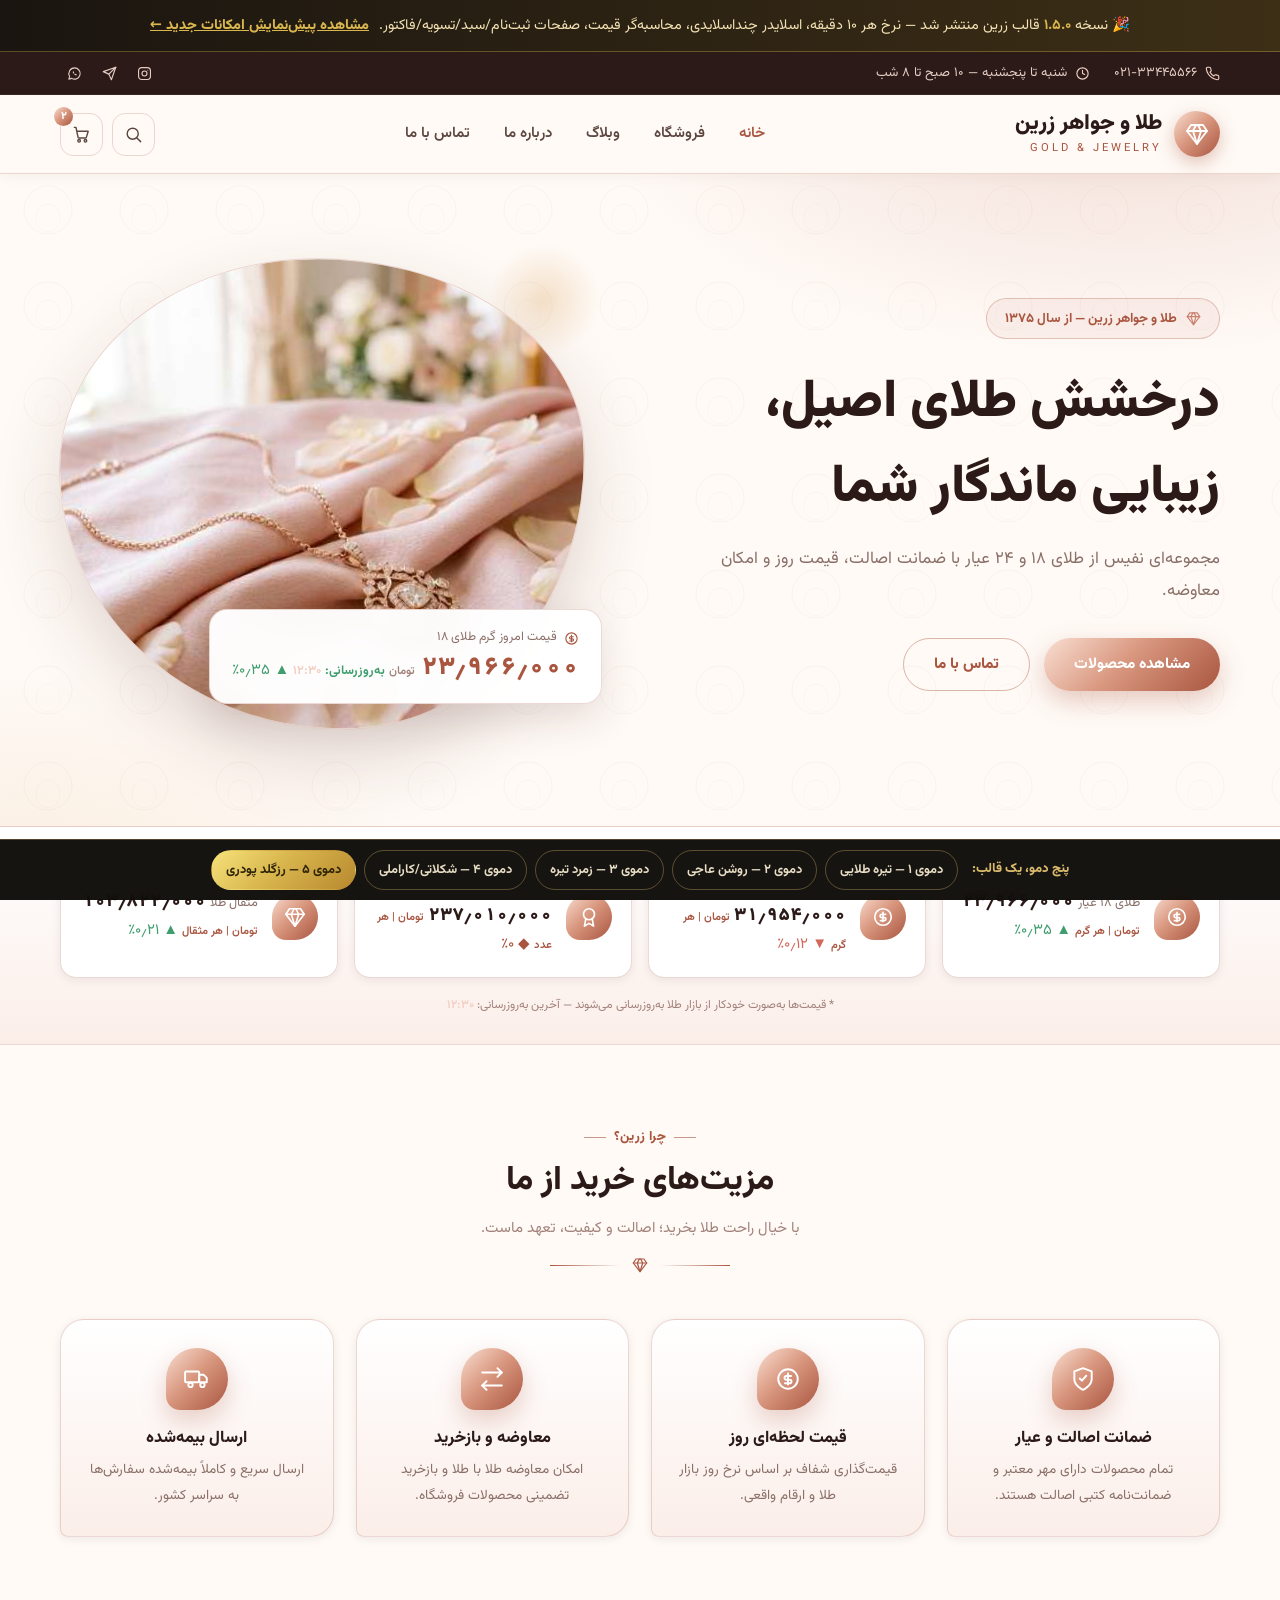
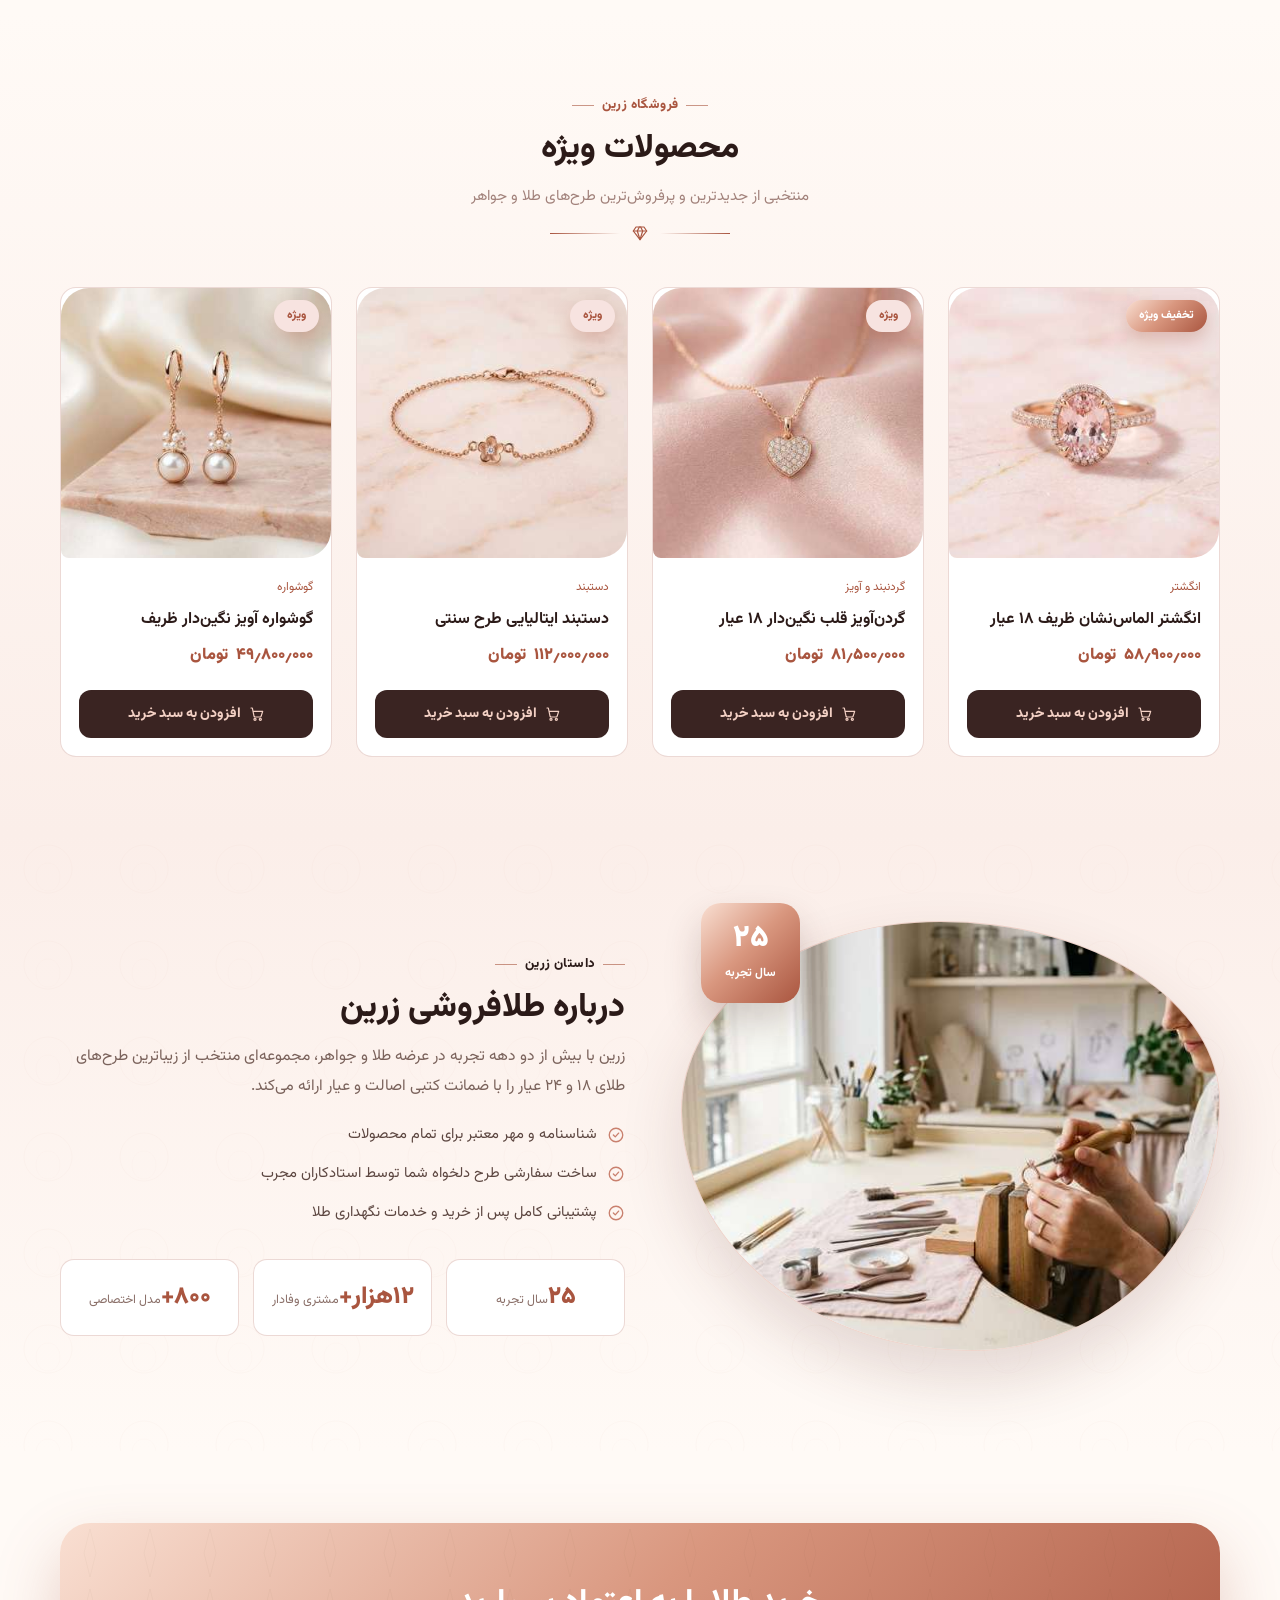
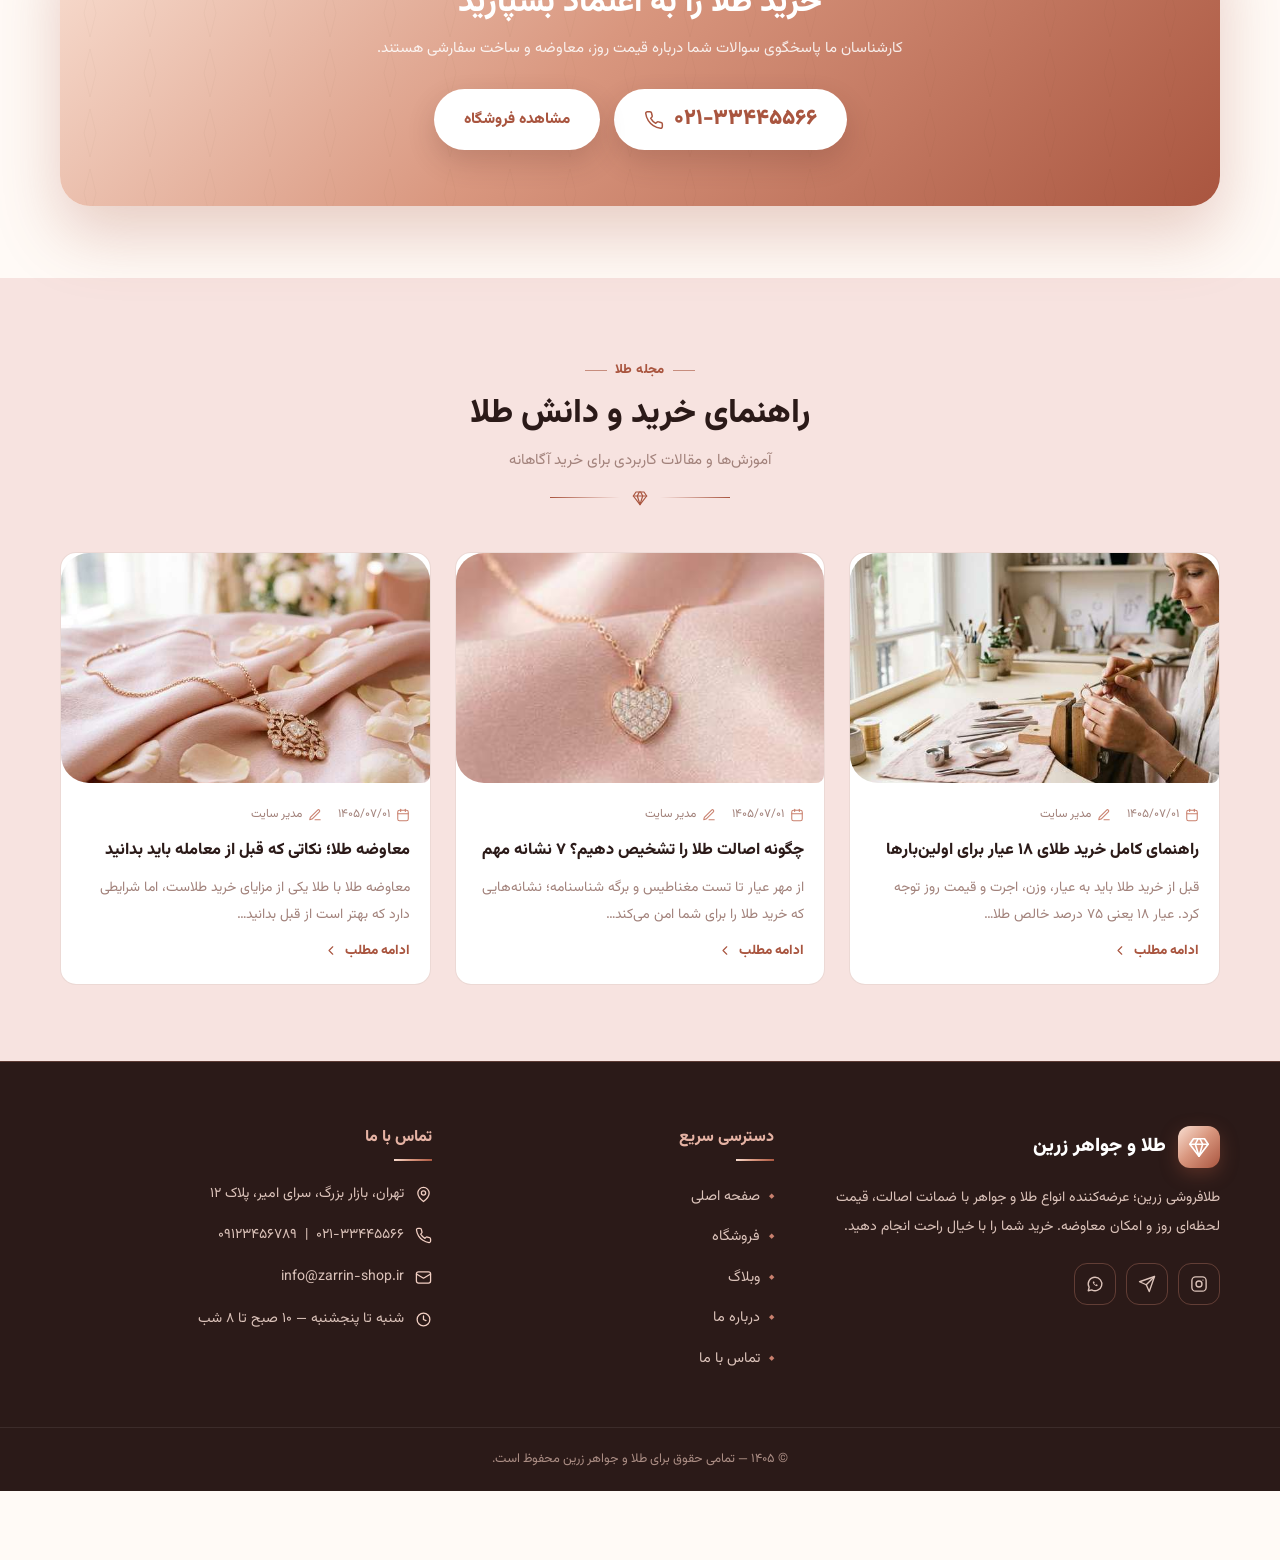
==== commit 8611487b: "افزودن پیش‌نمایش امکانات نسخه ۱.۵.۰ (v15.html) و بنر اطلاع‌رسانی" ====
--- a/index.html
+++ b/index.html
@@ -4181,6 +4181,11 @@
 </style>
 </head>
 <body>
+<div style="background:linear-gradient(90deg,#1a1510,#3d2f16);color:#f4e3b4;padding:12px 18px;text-align:center;font-family:Vazirmatn,system-ui,sans-serif;font-size:.9rem;border-bottom:1px solid rgba(217,182,78,.35)">
+🎉 نسخه <b style="color:#d9b64e">۱.۵.۰</b> قالب زرین منتشر شد — نرخ هر ۱۰ دقیقه، اسلایدر چنداسلایدی، محاسبه‌گر قیمت، صفحات ثبت‌نام/سبد/تسویه/فاکتور.
+<a href="v15.html" style="color:#d9b64e;text-decoration:underline;font-weight:800;margin-inline-start:6px">مشاهده پیش‌نمایش امکانات جدید ←</a>
+</div>
+
 <nav class="sk-bar">
   <span class="sk-title">پنج دمو، یک قالب:</span>
   <button class="sk-btn" data-skin="gold">دموی ۱ — تیره طلایی</button>
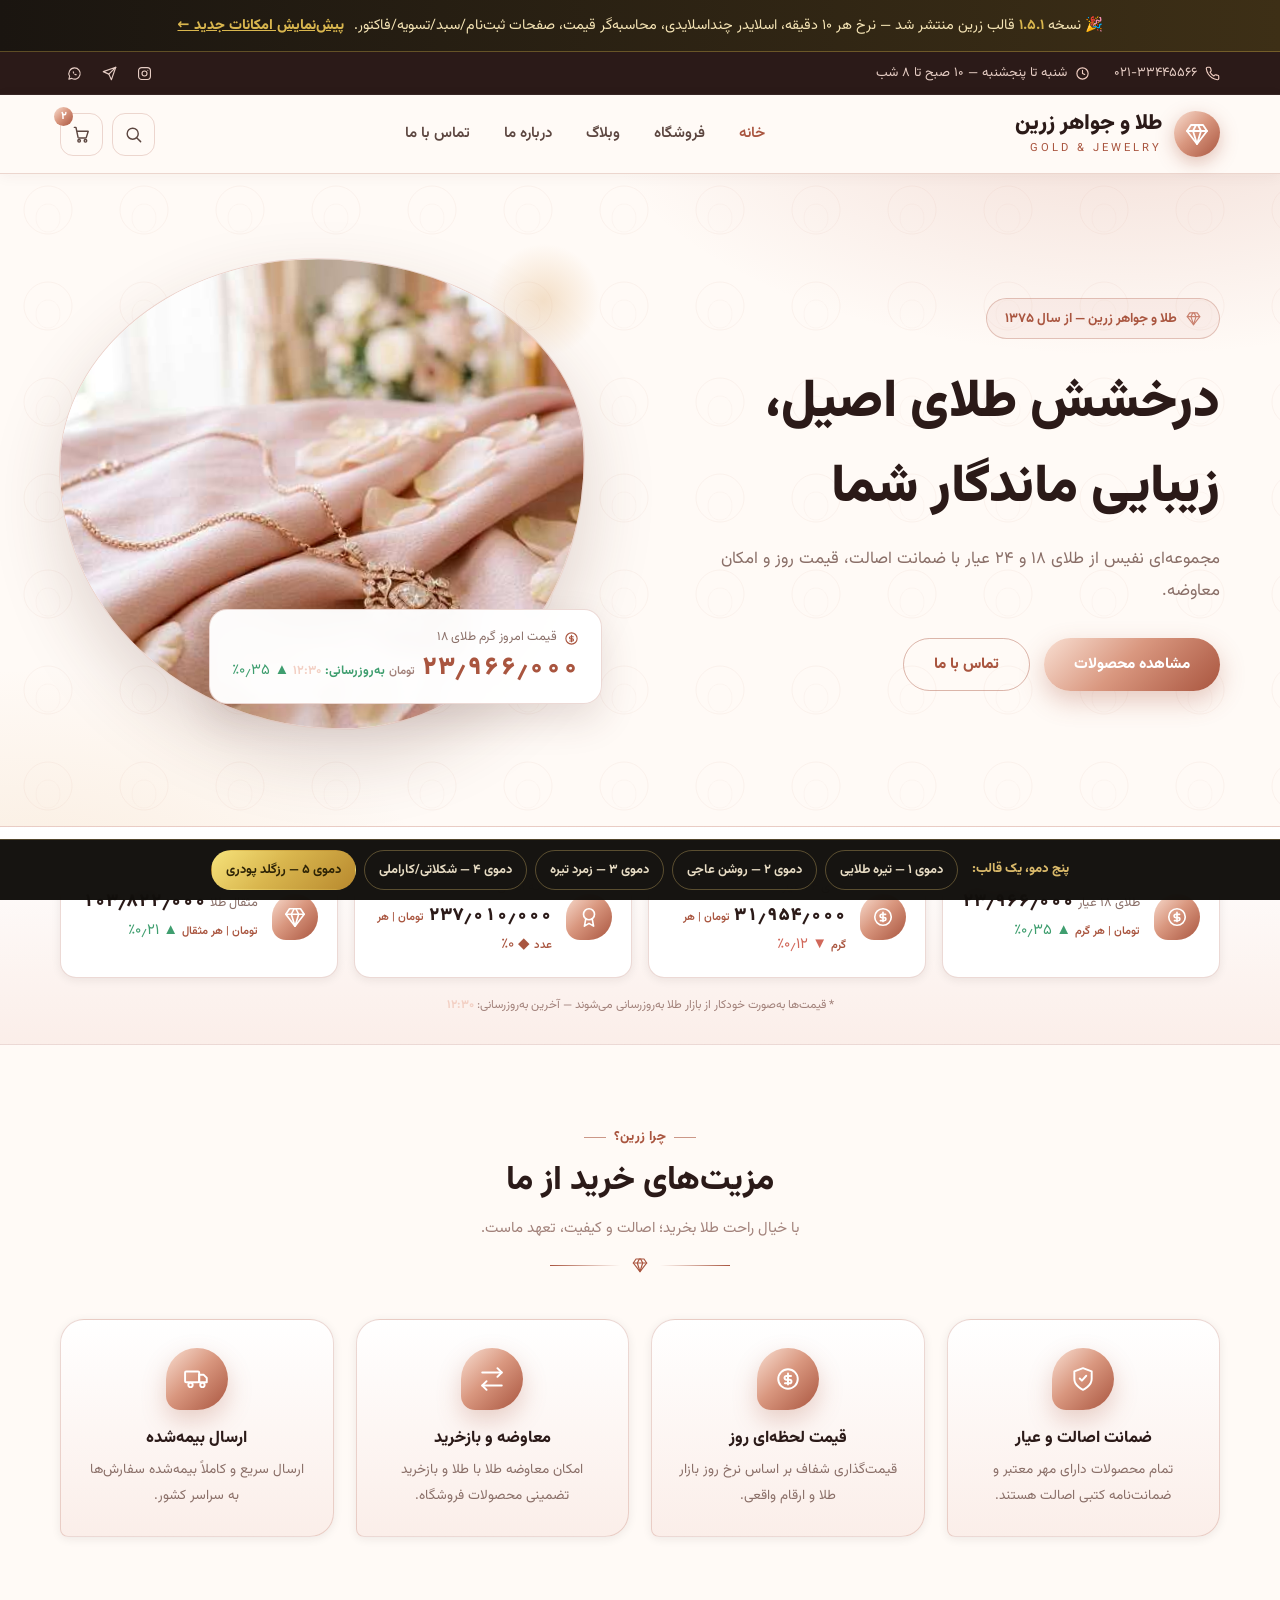
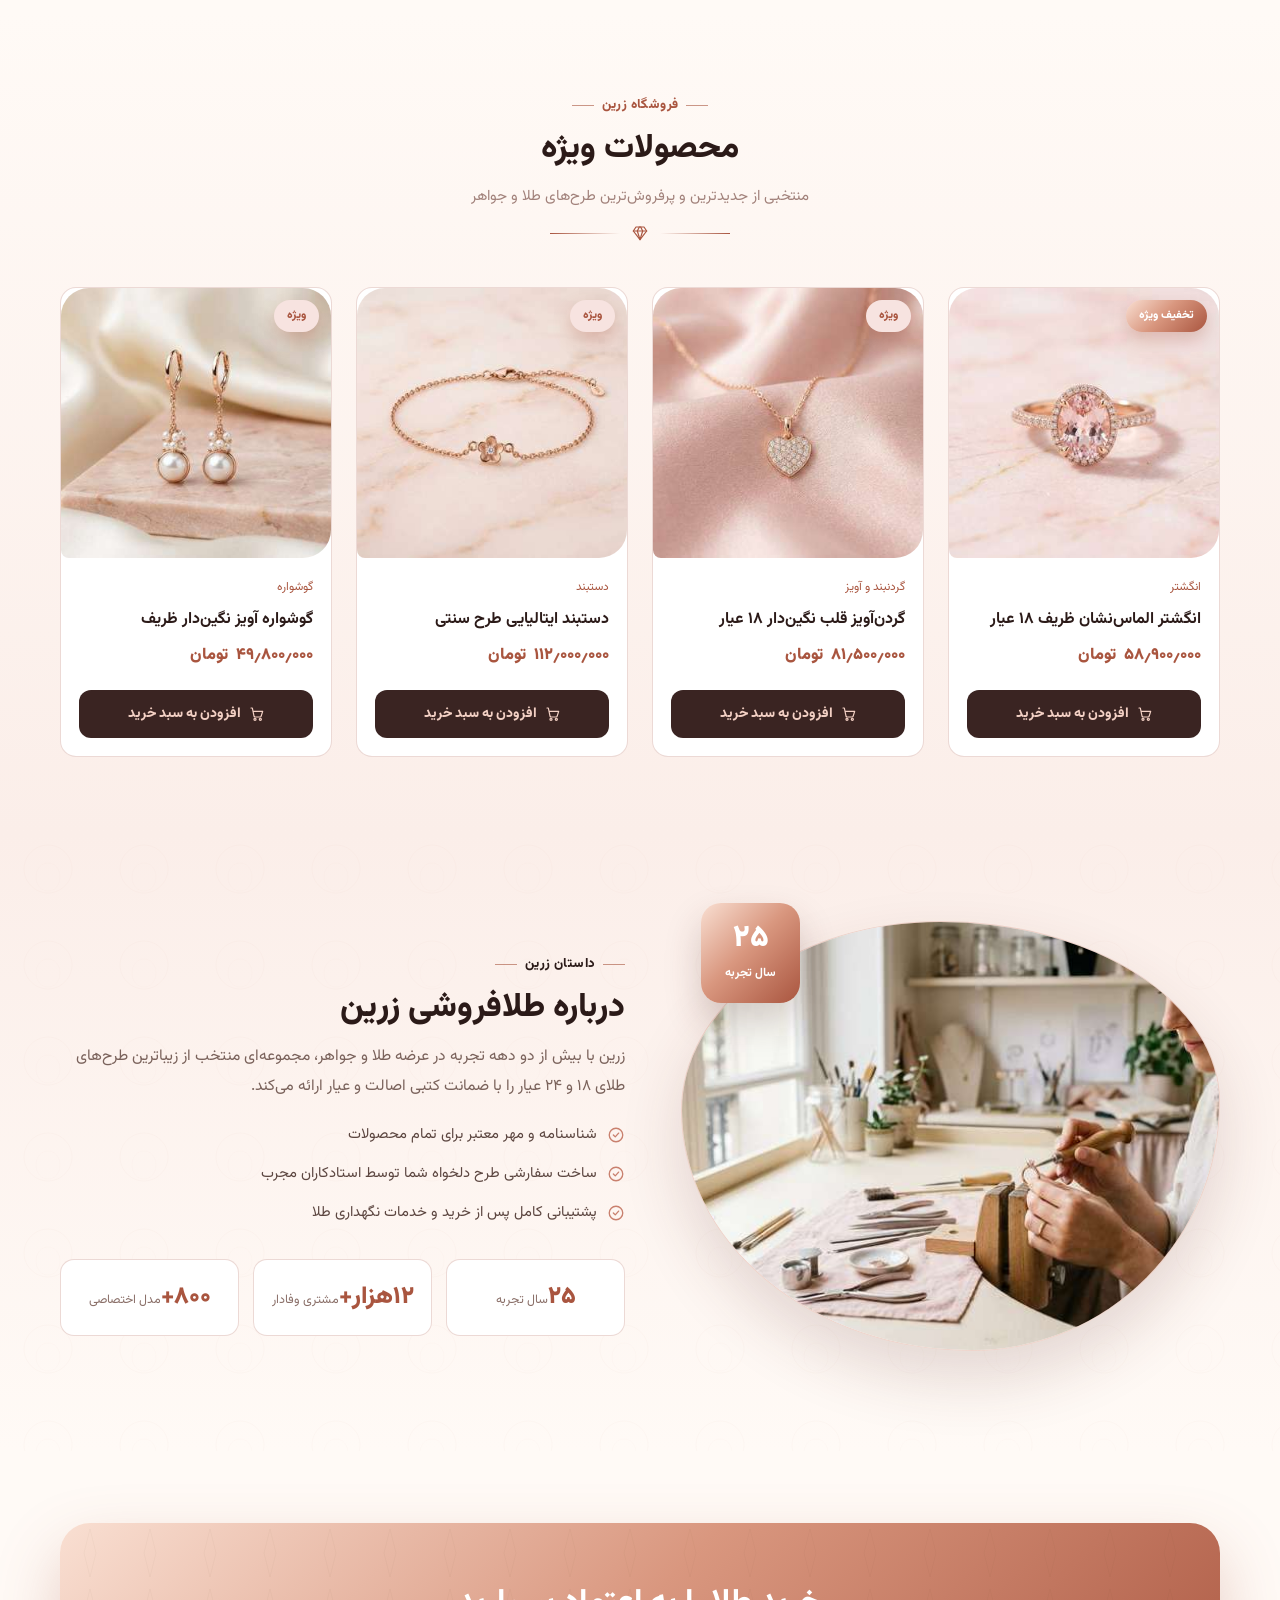
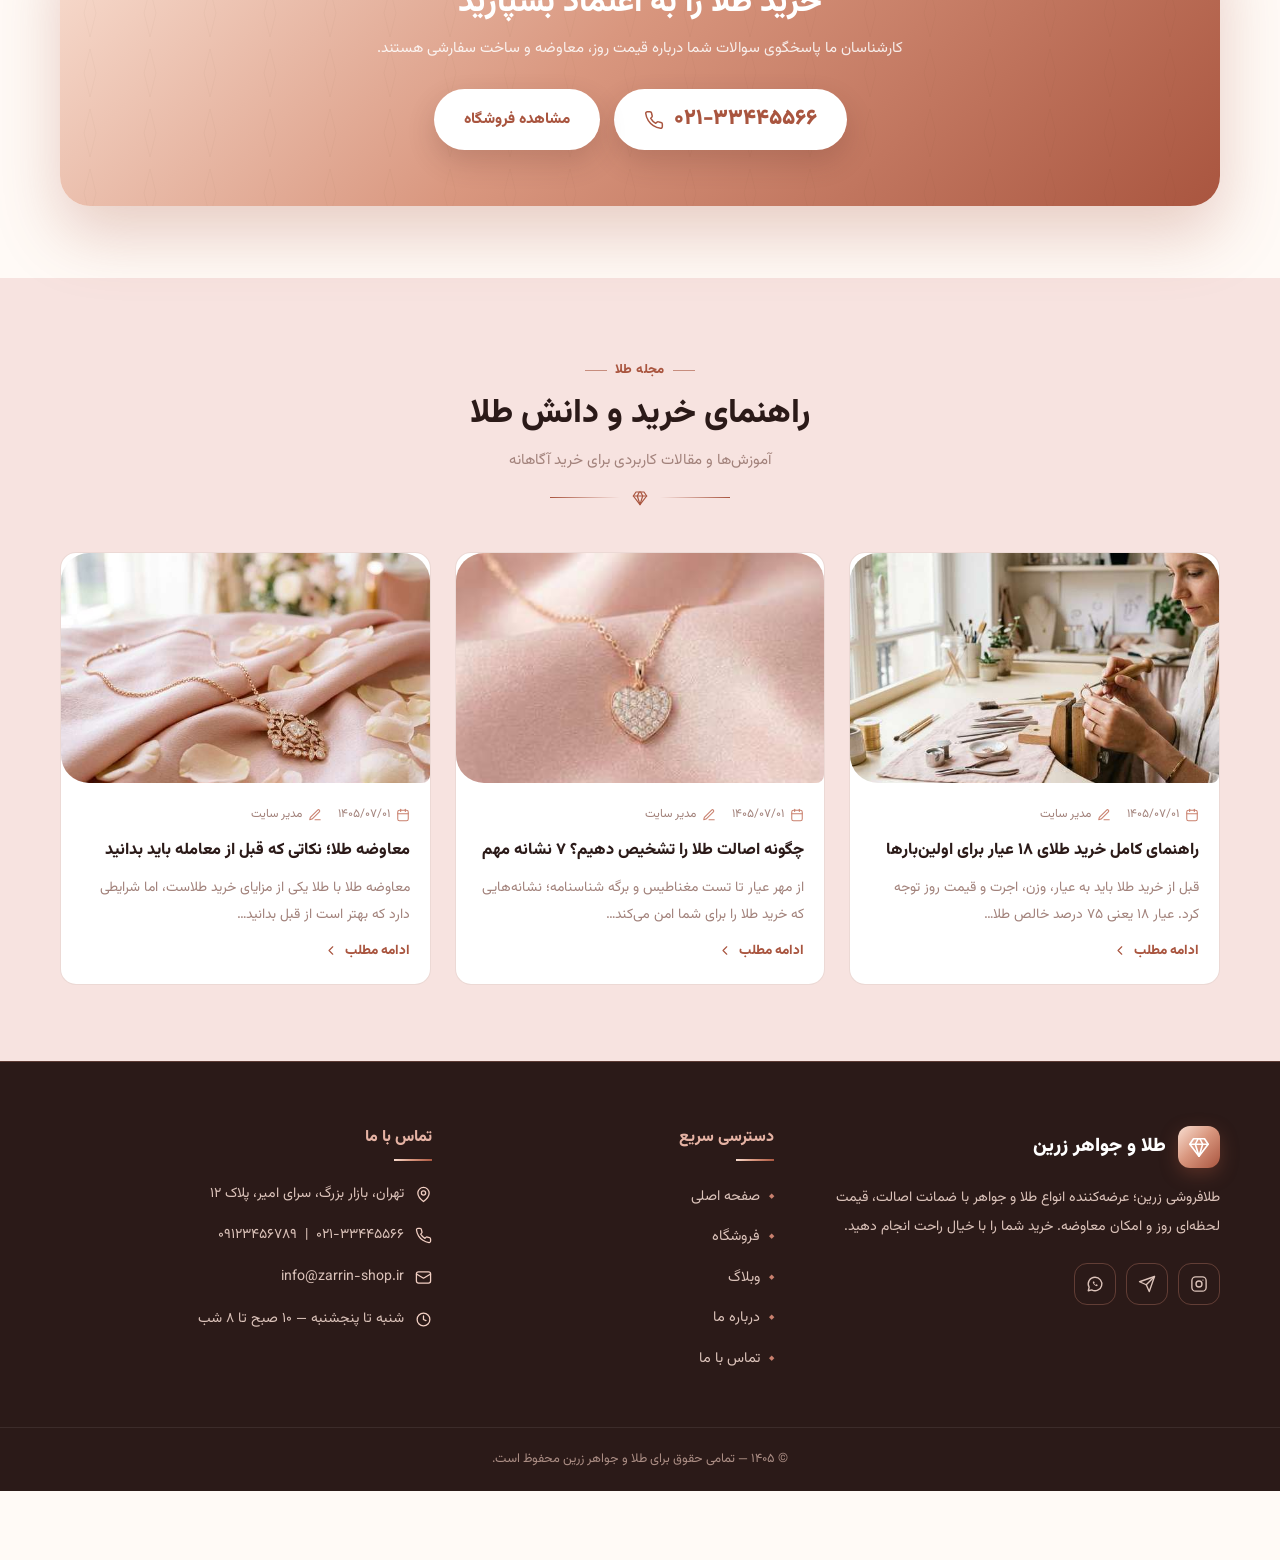
==== commit 51d0fc12: "به‌روزرسانی پیش‌نمایش به نسخه ۱.۵.۱ (نسخه اصلاح‌شده)" ====
--- a/index.html
+++ b/index.html
@@ -4182,9 +4182,11 @@
 </head>
 <body>
 <div style="background:linear-gradient(90deg,#1a1510,#3d2f16);color:#f4e3b4;padding:12px 18px;text-align:center;font-family:Vazirmatn,system-ui,sans-serif;font-size:.9rem;border-bottom:1px solid rgba(217,182,78,.35)">
-🎉 نسخه <b style="color:#d9b64e">۱.۵.۰</b> قالب زرین منتشر شد — نرخ هر ۱۰ دقیقه، اسلایدر چنداسلایدی، محاسبه‌گر قیمت، صفحات ثبت‌نام/سبد/تسویه/فاکتور.
-<a href="v15.html" style="color:#d9b64e;text-decoration:underline;font-weight:800;margin-inline-start:6px">مشاهده پیش‌نمایش امکانات جدید ←</a>
+🎉 نسخه <b style="color:#d9b64e">۱.۵.۱</b> قالب زرین منتشر شد — نرخ هر ۱۰ دقیقه، اسلایدر چنداسلایدی، محاسبه‌گر قیمت، صفحات ثبت‌نام/سبد/تسویه/فاکتور.
+<a href="v15.html" style="color:#d9b64e;text-decoration:underline;font-weight:800;margin-inline-start:6px">پیش‌نمایش امکانات جدید ←</a>
 </div>
+
+
 
 <nav class="sk-bar">
   <span class="sk-title">پنج دمو، یک قالب:</span>
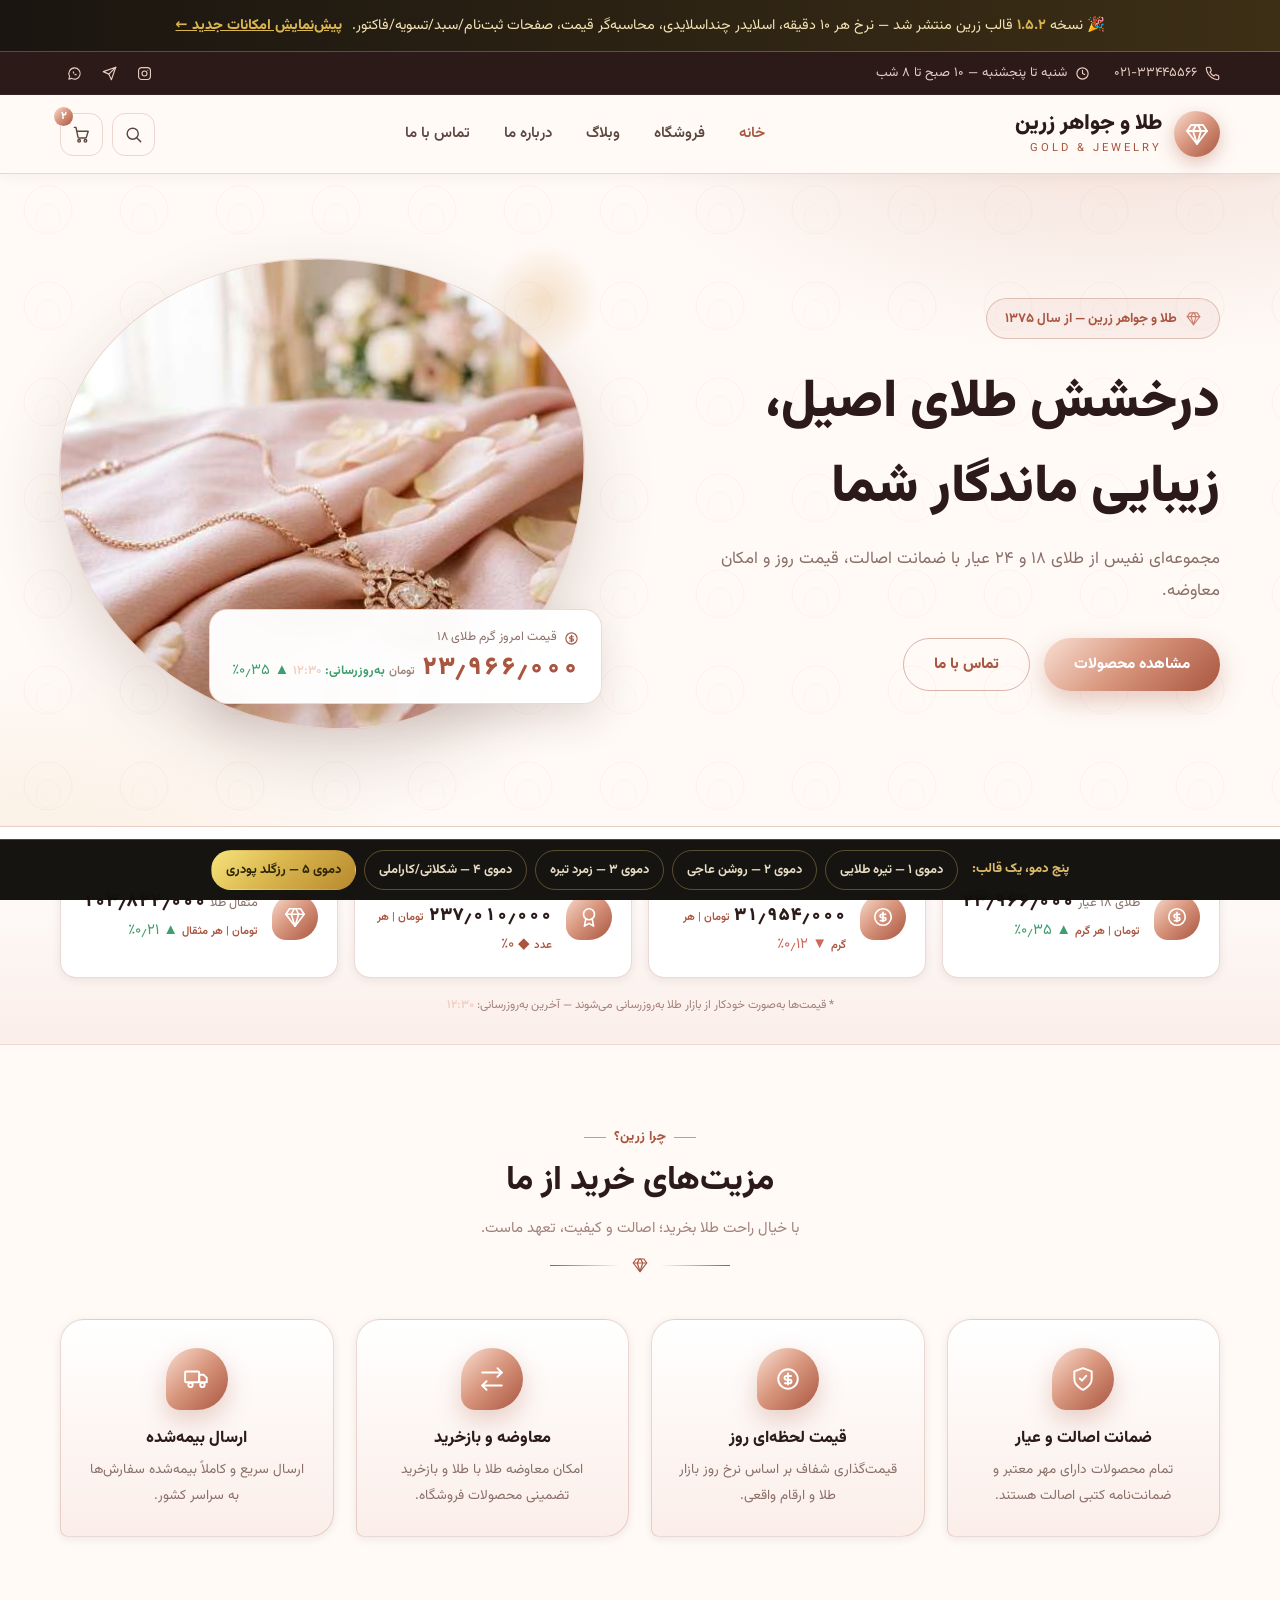
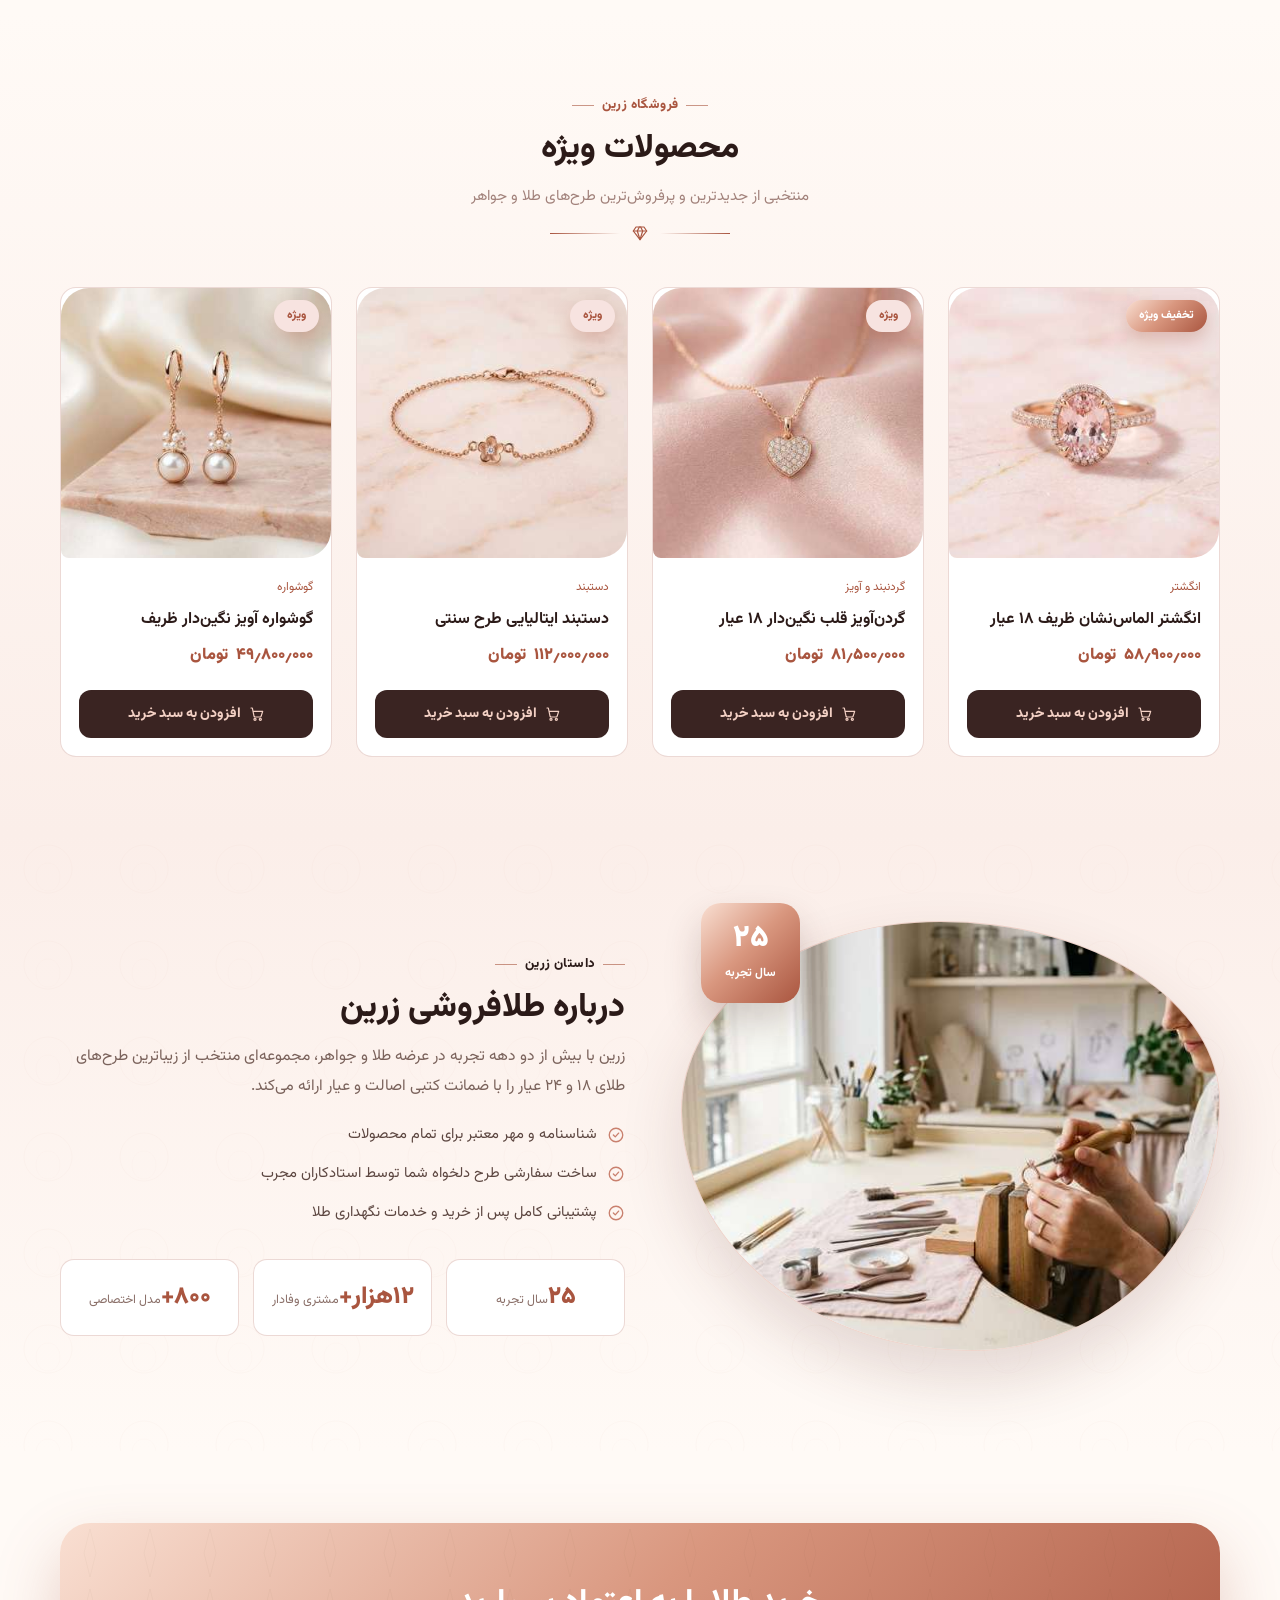
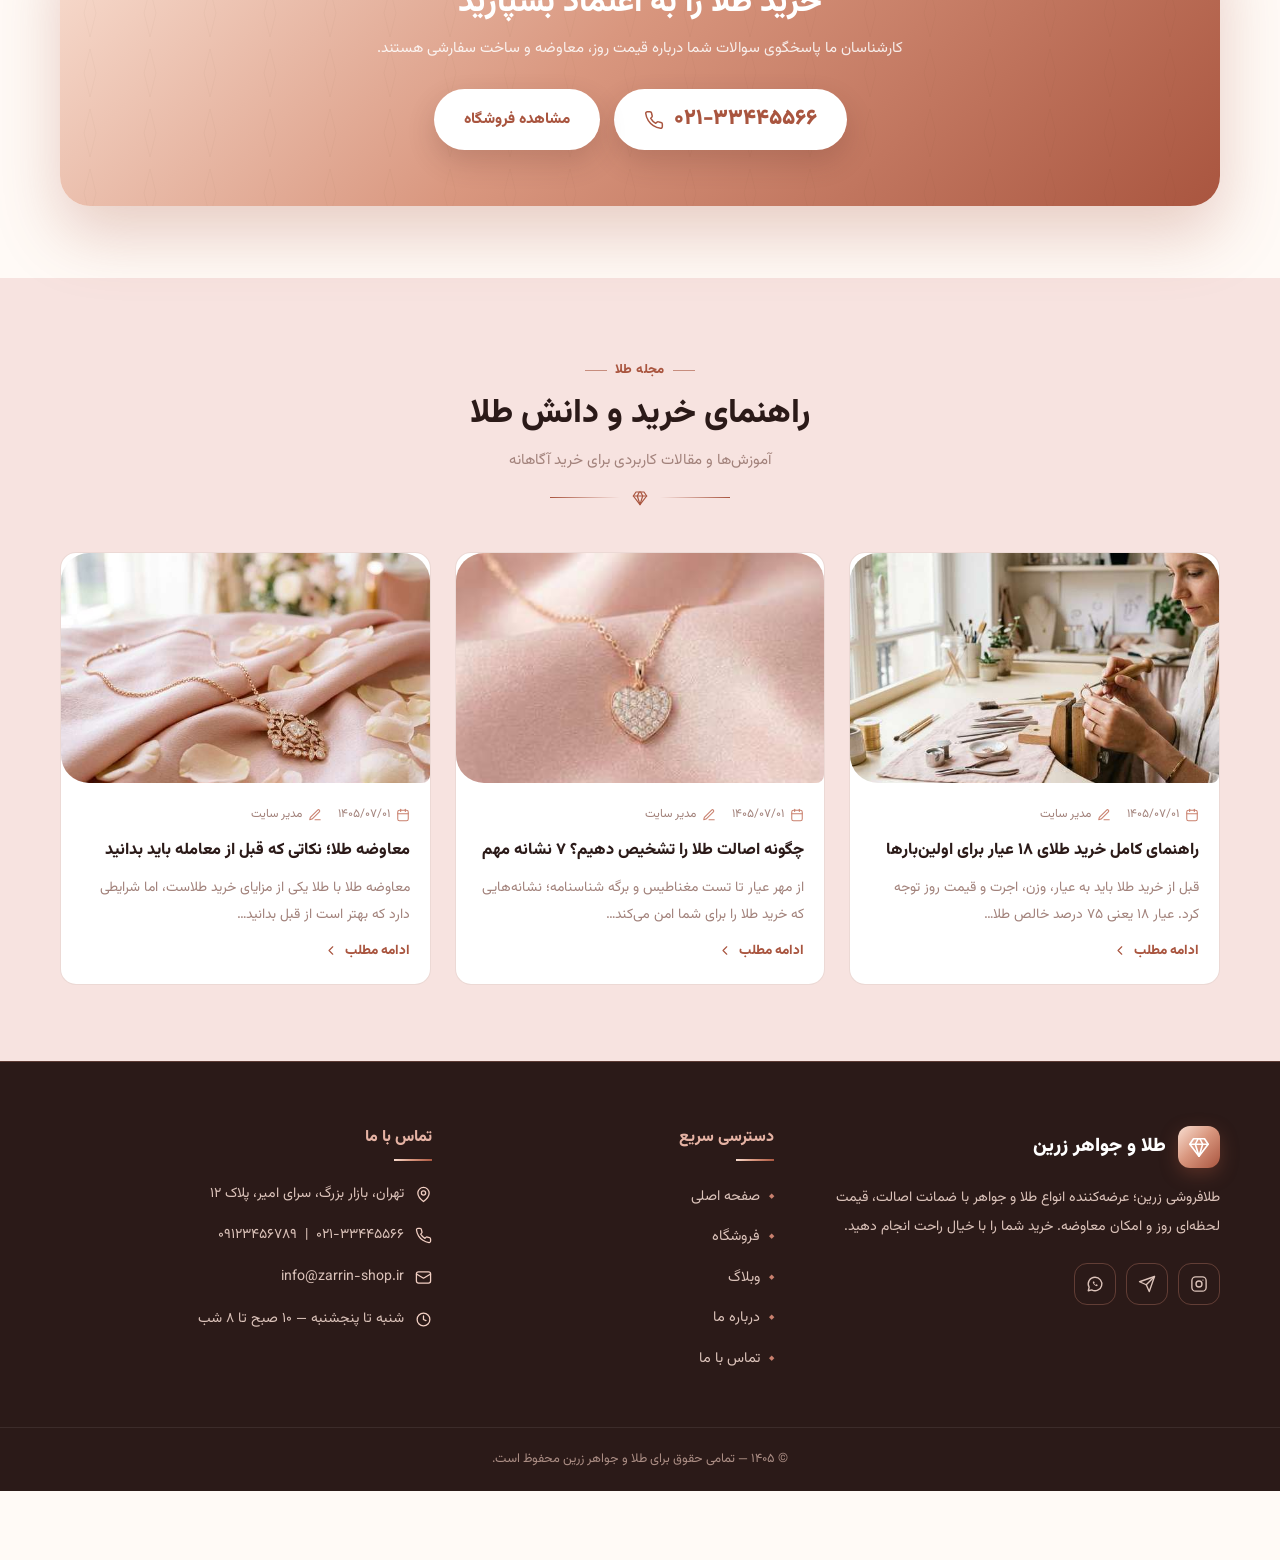
==== commit f9fac141: "دمو: پشتیبانی از لینک مستقیم هر پوسته (?skin=...) + بروزرسانی نسخه به ۱.۵.۲ + حذف لینک شخصی" ====
--- a/index.html
+++ b/index.html
@@ -8,12 +8,12 @@
 <style data-skin="gold" media="not all">
 /*
 Theme Name: زرین | قالب فروشگاه طلا
-Theme URI: https://github.com/ahoseiny270-create/zarrin-gold-theme
-Author: ahoseiny270-create
-Author URI: https://github.com/ahoseiny270-create
+Theme URI: https://rtl-theme.com/
+Author: گروه زرین
+Author URI: https://rtl-theme.com/
 Description: قالب فروشگاهی لوکس مخصوص طلا‌فروشی و جواهرفی — کاملاً راست‌چین و فارسی، سازگار با ووکامرس، دارای تیکر قیمت طلا و سکه، بخش معرفی فروشگاه، خدمات، وبلاگ و تنظیمات اختصاصی در سفارشی‌سازی.
-Version: 1.2.0
-Requires at least: 6.0
+Version: 1.5.2
+Requires at least: 4.5
 Requires PHP: 7.4
 License: GNU General Public License v2 or later
 License URI: http://www.gnu.org/licenses/gpl-2.0.html
@@ -4182,7 +4182,7 @@
 </head>
 <body>
 <div style="background:linear-gradient(90deg,#1a1510,#3d2f16);color:#f4e3b4;padding:12px 18px;text-align:center;font-family:Vazirmatn,system-ui,sans-serif;font-size:.9rem;border-bottom:1px solid rgba(217,182,78,.35)">
-🎉 نسخه <b style="color:#d9b64e">۱.۵.۱</b> قالب زرین منتشر شد — نرخ هر ۱۰ دقیقه، اسلایدر چنداسلایدی، محاسبه‌گر قیمت، صفحات ثبت‌نام/سبد/تسویه/فاکتور.
+🎉 نسخه <b style="color:#d9b64e">۱.۵.۲</b> قالب زرین منتشر شد — نرخ هر ۱۰ دقیقه، اسلایدر چنداسلایدی، محاسبه‌گر قیمت، صفحات ثبت‌نام/سبد/تسویه/فاکتور.
 <a href="v15.html" style="color:#d9b64e;text-decoration:underline;font-weight:800;margin-inline-start:6px">پیش‌نمایش امکانات جدید ←</a>
 </div>
 
@@ -4652,8 +4652,18 @@
     });
   }
   document.querySelectorAll('.sk-btn').forEach(function (b) {
-    b.addEventListener('click', function () { apply(b.getAttribute('data-skin')); });
+    b.addEventListener('click', function () {
+      var sk = b.getAttribute('data-skin');
+      apply(sk);
+      try { history.replaceState(null, '', '?skin=' + sk); } catch (e) {}
+    });
   });
+  /* لینک مستقیم به هر پوسته: ?skin=light یا #light */
+  try {
+    var mm = /[?&]skin=([a-z]+)/.exec(location.search);
+    var want = mm ? mm[1] : (location.hash ? location.hash.replace('#', '') : '');
+    if (want && document.querySelector('.sk-btn[data-skin="' + want + '"]')) { current = want; }
+  } catch (e) {}
   apply(current);
 
   /* تنظیم فاصله پایین صفحه با ارتفاع واقعی نوار */
